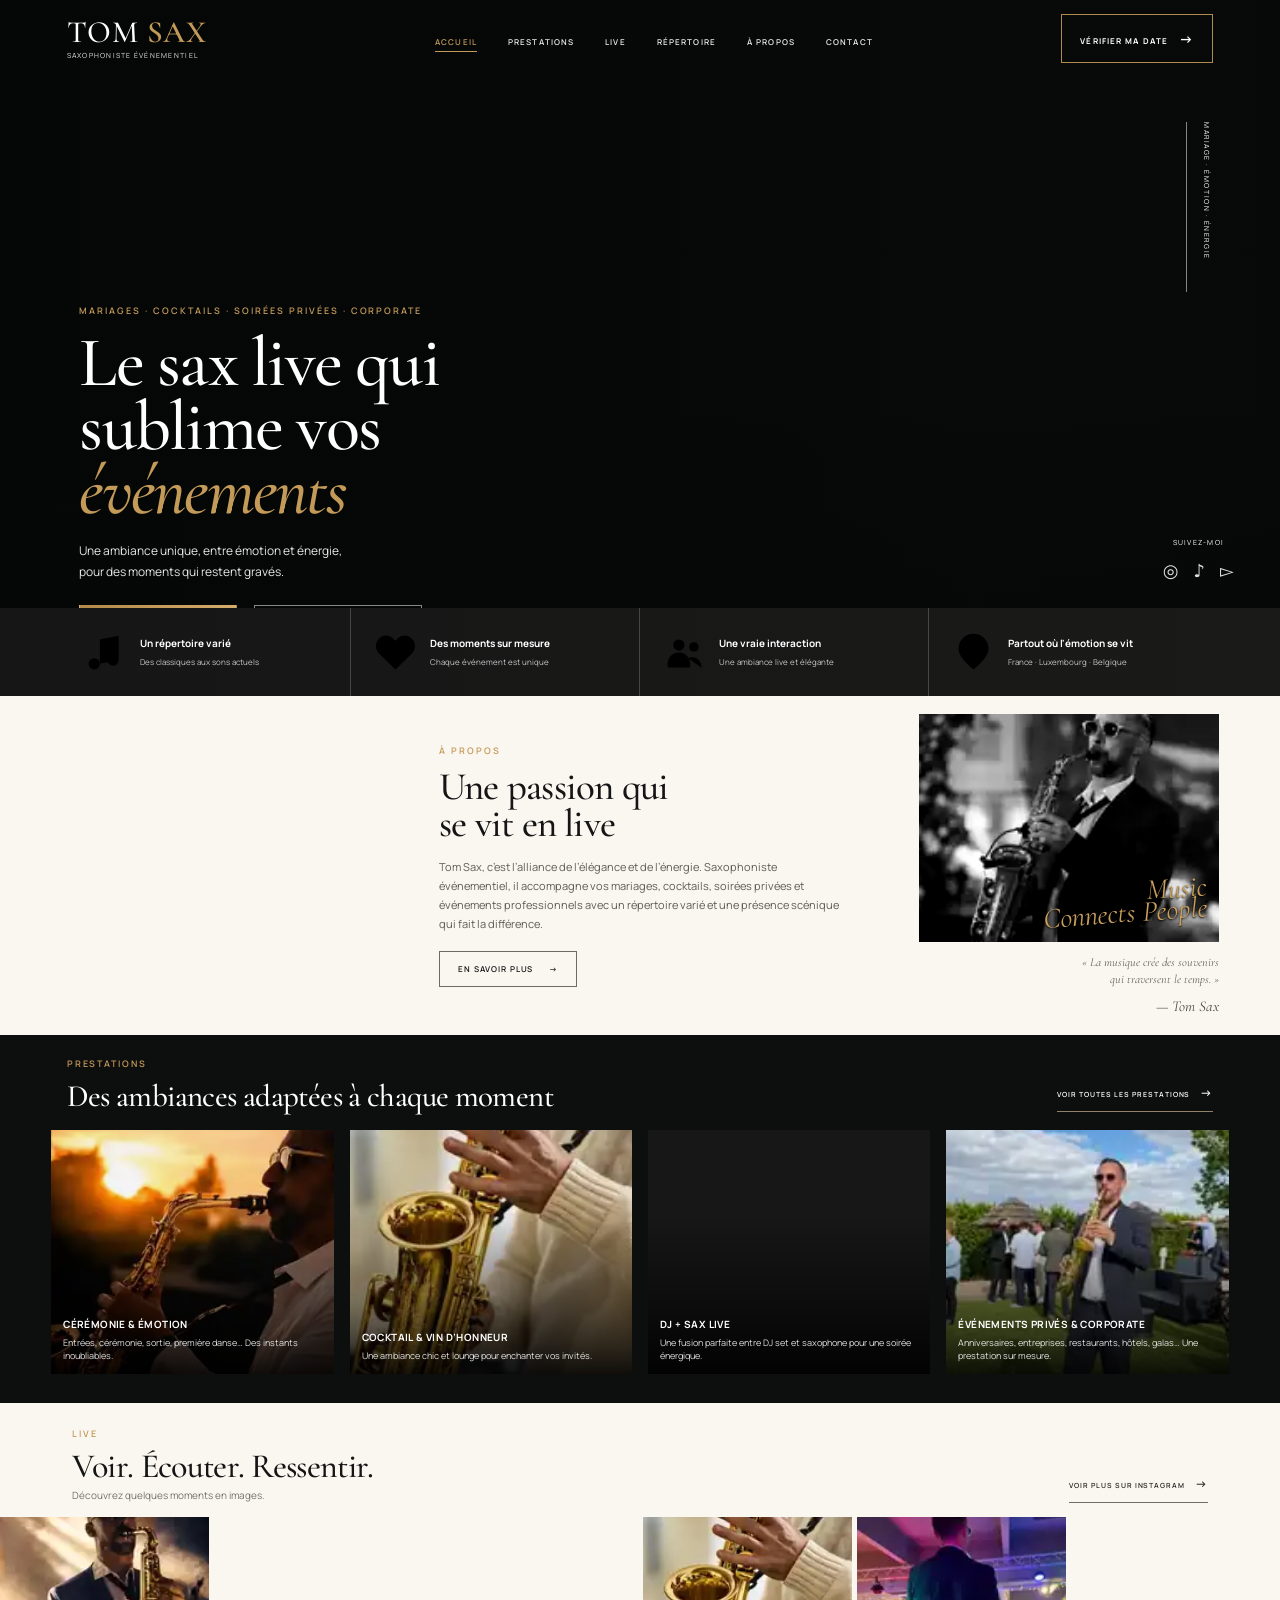
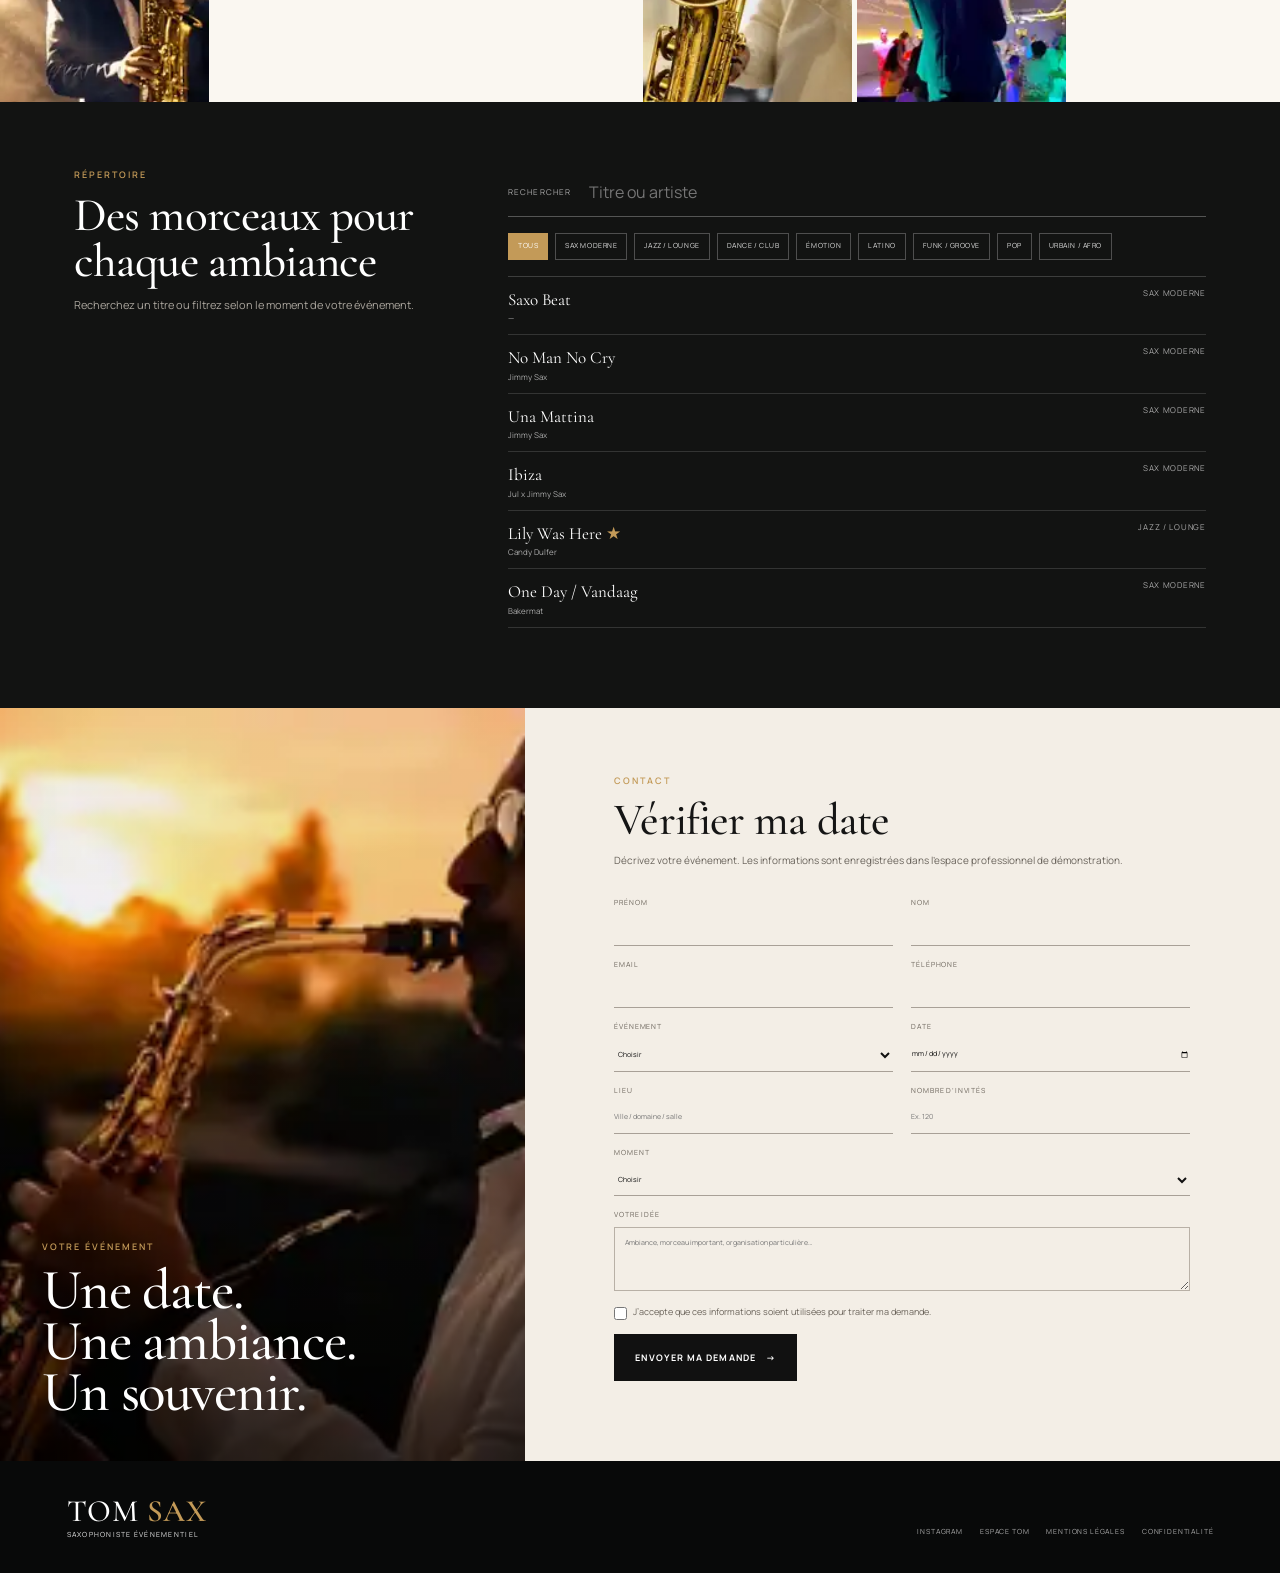
==== index.html @ 5a9dcd18 "Refine mockup iconography" ====
<!doctype html>
<html lang="fr">
<head>
  <meta charset="utf-8">
  <meta name="viewport" content="width=device-width, initial-scale=1">
  <title>Tom Sax — Saxophoniste événementiel</title>
  <meta name="description" content="Saxophoniste pour mariages, cocktails, soirées privées et événements professionnels.">
  <meta name="theme-color" content="#0a0a09">
  <link rel="preconnect" href="https://fonts.googleapis.com">
  <link rel="preconnect" href="https://fonts.gstatic.com" crossorigin>
  <link href="https://fonts.googleapis.com/css2?family=Cormorant+Garamond:wght@500;600&family=Manrope:wght@400;500;600;700&display=swap" rel="stylesheet">
  <link rel="stylesheet" href="css/reset.css">
  <link rel="stylesheet" href="css/variables.css">
  <link rel="stylesheet" href="css/style.css">
  <link rel="stylesheet" href="css/responsive.css">
</head>
<body>
  <header class="site-header" id="top">
    <a class="brand" href="#top" aria-label="Tom Sax">
      <span class="brand-line">TOM <b>SAX</b></span>
      <small>SAXOPHONISTE ÉVÉNEMENTIEL</small>
    </a>

    <nav class="desktop-nav" aria-label="Navigation principale">
      <a class="active" href="#top">Accueil</a>
      <a href="#prestations">Prestations</a>
      <a href="#live">Live</a>
      <a href="#repertoire">Répertoire</a>
      <a href="#apropos">À propos</a>
      <a href="#contact">Contact</a>
    </nav>

    <a class="header-cta" href="#contact">Vérifier ma date <span>→</span></a>

    <button class="menu-btn" type="button" aria-expanded="false" aria-controls="mobile-nav">Menu</button>
    <nav class="mobile-nav" id="mobile-nav" aria-label="Navigation mobile">
      <a href="#top">Accueil</a>
      <a href="#prestations">Prestations</a>
      <a href="#live">Live</a>
      <a href="#repertoire">Répertoire</a>
      <a href="#apropos">À propos</a>
      <a href="#contact">Contact</a>
      <a href="admin/login.html">Espace Tom</a>
    </nav>
  </header>

  <main>
    <section class="hero" aria-labelledby="hero-title">
      <img class="hero-image" src="assets/images/04-gold-smoke-portrait.webp" alt="Tom Sax en performance sous une lumière dorée">
      <div class="hero-overlay"></div>

      <div class="hero-copy reveal">
        <p class="eyebrow">MARIAGES · COCKTAILS · SOIRÉES PRIVÉES · CORPORATE</p>
        <h1 id="hero-title">Le sax live qui<br>sublime vos<br><em>événements</em></h1>
        <p class="hero-lead">Une ambiance unique, entre émotion et énergie,<br>pour des moments qui restent gravés.</p>
        <div class="hero-actions">
          <a class="btn btn-gold" href="#contact">Vérifier ma date <span>→</span></a>
          <a class="btn btn-outline" href="#live"><span class="play">▷</span> Voir Tom en live</a>
        </div>
      </div>

      <aside class="hero-side">
        <div class="vertical-copy">MARIAGE · ÉMOTION · ÉNERGIE</div>
        <div class="follow">
          <span>SUIVEZ-MOI</span>
          <div class="socials">
            <a href="https://www.instagram.com/tomsaxoff/" target="_blank" rel="noreferrer" aria-label="Instagram">◎</a>
            <a href="https://www.tiktok.com/@tomsaxoff" target="_blank" rel="noreferrer" aria-label="TikTok">♪</a>
            <a href="https://www.youtube.com/" target="_blank" rel="noreferrer" aria-label="YouTube">▻</a>
          </div>
        </div>
      </aside>
    </section>

    <section class="benefits" aria-label="Points forts">
      <div class="benefit">
        <div class="benefit-icon"><svg viewBox="0 0 24 24" aria-hidden="true"><path d="M9 18V5l10-2v13"/><circle cx="6" cy="18" r="3"/><circle cx="16" cy="16" r="3"/></svg></div>
        <div><strong>Un répertoire varié</strong><span>Des classiques aux sons actuels</span></div>
      </div>
      <div class="benefit">
        <div class="benefit-icon"><svg viewBox="0 0 24 24" aria-hidden="true"><path d="M20.8 4.6a5.5 5.5 0 0 0-7.8 0L12 5.7l-1.1-1.1a5.5 5.5 0 0 0-7.8 7.8l1.1 1.1L12 21l7.8-7.5 1.1-1.1a5.5 5.5 0 0 0-.1-7.8z"/></svg></div>
        <div><strong>Des moments sur mesure</strong><span>Chaque événement est unique</span></div>
      </div>
      <div class="benefit">
        <div class="benefit-icon"><svg viewBox="0 0 24 24" aria-hidden="true"><circle cx="9" cy="8" r="3"/><circle cx="17" cy="9" r="2.5"/><path d="M3 20v-2a6 6 0 0 1 12 0v2M14 15a5 5 0 0 1 7 4v1"/></svg></div>
        <div><strong>Une vraie interaction</strong><span>Une ambiance live et élégante</span></div>
      </div>
      <div class="benefit">
        <div class="benefit-icon"><svg viewBox="0 0 24 24" aria-hidden="true"><path d="M20 10c0 5-8 11-8 11S4 15 4 10a8 8 0 1 1 16 0z"/><circle cx="12" cy="10" r="2.5"/></svg></div>
        <div><strong>Partout où l'émotion se vit</strong><span>France · Luxembourg · Belgique</span></div>
      </div>
    </section>

    <section class="about" id="apropos">
      <figure class="about-main reveal">
        <img src="assets/images/01-sunset-back.webp" alt="Tom Sax au coucher du soleil">
      </figure>

      <div class="about-copy reveal">
        <p class="section-label">À PROPOS</p>
        <h2>Une passion qui<br>se vit en live</h2>
        <p>Tom Sax, c’est l’alliance de l’élégance et de l’énergie. Saxophoniste événementiel, il accompagne vos mariages, cocktails, soirées privées et événements professionnels avec un répertoire varié et une présence scénique qui fait la différence.</p>
        <a class="simple-btn" href="#contact">En savoir plus <span>→</span></a>
      </div>

      <div class="about-quote reveal">
        <figure>
          <img src="assets/images/08-night-portrait.webp" alt="Tom Sax sur scène">
          <div class="quote-art">Music<br>Connects People</div>
        </figure>
        <blockquote>« La musique crée des souvenirs<br>qui traversent le temps. »</blockquote>
        <cite>— Tom Sax</cite>
      </div>
    </section>

    <section class="services" id="prestations">
      <div class="section-top reveal">
        <div>
          <p class="section-label gold">PRESTATIONS</p>
          <h2>Des ambiances adaptées à chaque moment</h2>
        </div>
        <a class="section-link" href="#contact">Voir toutes les prestations <span>→</span></a>
      </div>

      <div class="service-grid">
        <article class="service-card reveal">
          <img src="assets/images/11-sunset-profile.webp" alt="Tom Sax au coucher du soleil">
          <div class="service-shade"></div>
          <div class="service-copy">
            <h3>Cérémonie & émotion</h3>
            <p>Entrées, cérémonie, sortie, première danse… Des instants inoubliables.</p>
          </div>
        </article>

        <article class="service-card reveal">
          <img src="assets/images/06-sax-detail.webp" alt="Détail d'un saxophone">
          <div class="service-shade"></div>
          <div class="service-copy">
            <h3>Cocktail & vin d’honneur</h3>
            <p>Une ambiance chic et lounge pour enchanter vos invités.</p>
          </div>
        </article>

        <article class="service-card reveal">
          <img src="assets/images/03-green-live.webp" alt="Tom Sax en prestation live">
          <div class="service-shade"></div>
          <div class="service-copy">
            <h3>DJ + Sax live</h3>
            <p>Une fusion parfaite entre DJ set et saxophone pour une soirée énergique.</p>
          </div>
        </article>

        <article class="service-card reveal">
          <img src="assets/images/05-garden-cocktail.webp" alt="Tom Sax lors d'un cocktail en extérieur">
          <div class="service-shade"></div>
          <div class="service-copy">
            <h3>Événements privés & corporate</h3>
            <p>Anniversaires, entreprises, restaurants, hôtels, galas… Une prestation sur mesure.</p>
          </div>
        </article>
      </div>
    </section>

    <section class="live" id="live">
      <div class="section-top live-top reveal">
        <div>
          <p class="section-label">LIVE</p>
          <h2>Voir. Écouter. Ressentir.</h2>
          <p>Découvrez quelques moments en images.</p>
        </div>
        <a class="section-link dark-link" href="https://www.instagram.com/tomsaxoff/" target="_blank" rel="noreferrer">Voir plus sur Instagram <span>→</span></a>
      </div>

      <div class="live-strip">
        <figure class="reveal"><img src="assets/images/10-gold-smoke-portrait-2.webp" alt="Tom Sax en live"></figure>
        <figure class="reveal"><img src="assets/images/02-wedding-groom.webp" alt="Ambiance de mariage"></figure>
        <figure class="reveal"><img src="assets/images/09-wedding-dance.webp" alt="Invitées dansant pendant un mariage"></figure>
        <figure class="reveal"><img src="assets/images/06-sax-detail.webp" alt="Détail saxophone"></figure>
        <figure class="reveal"><img src="assets/images/07-dj-dancefloor.webp" alt="Tom Sax devant un dancefloor"></figure>
        <figure class="reveal"><img src="assets/images/04-gold-smoke-portrait.webp" alt="Tom Sax sous une lumière dorée"></figure>
      </div>
    </section>

    <section class="repertoire" id="repertoire">
      <div class="repertoire-heading reveal">
        <p class="section-label gold">RÉPERTOIRE</p>
        <h2>Des morceaux pour chaque ambiance</h2>
        <p>Recherchez un titre ou filtrez selon le moment de votre événement.</p>
      </div>

      <div class="music-ui reveal">
        <label class="music-search" for="music-search">
          <span>Rechercher</span>
          <input id="music-search" type="search" placeholder="Titre ou artiste">
        </label>
        <div id="music-filters" class="music-filters" role="group" aria-label="Filtrer le répertoire"></div>
        <div id="music-list" class="music-list" aria-live="polite"></div>
      </div>
    </section>

    <section class="contact" id="contact">
      <div class="contact-visual">
        <img src="assets/images/11-sunset-profile.webp" alt="Tom Sax au coucher du soleil">
        <div class="contact-overlay"></div>
        <div class="contact-title reveal">
          <p class="section-label gold">VOTRE ÉVÉNEMENT</p>
          <h2>Une date.<br>Une ambiance.<br>Un souvenir.</h2>
        </div>
      </div>

      <div class="contact-panel">
        <div class="contact-intro reveal">
          <p class="section-label">CONTACT</p>
          <h2>Vérifier ma date</h2>
          <p>Décrivez votre événement. Les informations sont enregistrées dans l’espace professionnel de démonstration.</p>
        </div>

        <form id="event-form" class="booking-form reveal" novalidate>
          <div class="form-row">
            <label>Prénom<input name="firstName" required autocomplete="given-name"></label>
            <label>Nom<input name="lastName" required autocomplete="family-name"></label>
          </div>
          <div class="form-row">
            <label>Email<input name="email" type="email" required autocomplete="email"></label>
            <label>Téléphone<input name="phone" type="tel" autocomplete="tel"></label>
          </div>
          <div class="form-row">
            <label>Événement
              <select name="eventType" required>
                <option value="">Choisir</option>
                <option>Mariage</option>
                <option>Anniversaire</option>
                <option>Corporate</option>
                <option>Restaurant / établissement</option>
                <option>Soirée privée</option>
                <option>Autre</option>
              </select>
            </label>
            <label>Date<input name="eventDate" type="date" required></label>
          </div>
          <div class="form-row">
            <label>Lieu<input name="location" required placeholder="Ville / domaine / salle"></label>
            <label>Nombre d’invités<input name="guestCount" type="number" min="1" placeholder="Ex. 120"></label>
          </div>
          <label>Moment
            <select name="moment" required>
              <option value="">Choisir</option>
              <option>Cérémonie</option>
              <option>Cocktail</option>
              <option>Repas</option>
              <option>Ouverture de bal</option>
              <option>Soirée / DJ + Sax</option>
              <option>Plusieurs moments</option>
            </select>
          </label>
          <label>Votre idée<textarea name="message" rows="4" placeholder="Ambiance, morceau important, organisation particulière…"></textarea></label>
          <label class="consent"><input type="checkbox" name="consent" required><span>J’accepte que ces informations soient utilisées pour traiter ma demande.</span></label>
          <button class="btn btn-dark" type="submit">Envoyer ma demande <span>→</span></button>
          <p id="form-status" class="form-status" role="status" aria-live="polite"></p>
        </form>
      </div>
    </section>
  </main>

  <footer class="footer">
    <a class="brand footer-brand" href="#top">
      <span class="brand-line">TOM <b>SAX</b></span>
      <small>SAXOPHONISTE ÉVÉNEMENTIEL</small>
    </a>
    <div class="footer-links">
      <a href="https://www.instagram.com/tomsaxoff/" target="_blank" rel="noreferrer">Instagram</a>
      <a href="admin/login.html">Espace Tom</a>
      <a href="legal/mentions-legales.html">Mentions légales</a>
      <a href="legal/confidentialite.html">Confidentialité</a>
    </div>
  </footer>

  <script src="js/data.js"></script>
  <script src="js/animations.js"></script>
  <script src="js/music.js"></script>
  <script src="js/form.js"></script>
  <script src="js/app.js"></script>
</body>
</html>
---- css/variables.css ----
:root {
  --ink:#0a0a0a; --ink-2:#111316; --paper:#f3efe7; --paper-2:#e7e0d4; --white:#fff;
  --gold:#c3a36a; --gold-2:#9d7d49; --muted:#9a9a9a; --line:rgba(255,255,255,.13); --line-dark:rgba(10,10,10,.16);
  --success:#2f8f6b; --warning:#c48a28; --danger:#ad4f4f;
  --serif:'Cormorant Garamond', Georgia, serif; --sans:'Manrope', system-ui, sans-serif;
  --container:1200px; --pad:clamp(1.1rem,4vw,3rem);
}
@media (prefers-reduced-motion: reduce){*,*::before,*::after{animation-duration:.01ms!important;animation-iteration-count:1!important;transition-duration:.01ms!important;scroll-behavior:auto!important}}
---- css/style.css ----
html{scroll-behavior:smooth}
body{font-family:'Manrope',system-ui,-apple-system,BlinkMacSystemFont,'Segoe UI',sans-serif;background:#f3eee6;color:#151515;overflow-x:hidden}
:root{
  --black:#0a0b0b;
  --black-2:#111211;
  --cream:#f3eee6;
  --cream-2:#faf7f1;
  --gold:#c39a58;
  --gold-deep:#a77b3d;
  --line-light:rgba(255,255,255,.18);
  --line-dark:rgba(15,15,15,.17);
  --muted:#68645e;
  --serif:'Cormorant Garamond',Georgia,serif;
}
img{display:block;width:100%;height:100%;object-fit:cover}
a{color:inherit}
button,input,select,textarea{font:inherit}
.site-header{
  position:absolute;z-index:50;top:0;left:0;right:0;
  height:76px;padding:0 5.2vw;
  display:grid;grid-template-columns:180px 1fr auto;align-items:center;gap:24px;
  color:#fff
}
.brand{display:inline-flex;flex-direction:column;width:max-content;line-height:1}
.brand-line{font-family:var(--serif);font-size:31px;font-weight:500;letter-spacing:.025em}
.brand-line b{color:var(--gold);font-weight:600}
.brand small{font-size:7px;letter-spacing:.18em;margin-top:4px;color:rgba(255,255,255,.9)}
.desktop-nav{display:flex;align-items:center;justify-content:center;gap:31px;height:100%}
.desktop-nav a{
  position:relative;font-size:8px;font-weight:600;letter-spacing:.14em;text-transform:uppercase;
  color:rgba(255,255,255,.92);padding:31px 0 23px
}
.desktop-nav a.active{color:var(--gold)}
.desktop-nav a.active::after{content:"";position:absolute;left:0;right:0;bottom:19px;height:1px;background:var(--gold)}
.header-cta{
  border:1px solid rgba(195,154,88,.9);padding:13px 18px;
  font-size:8px;font-weight:700;letter-spacing:.14em;text-transform:uppercase;white-space:nowrap
}
.header-cta span{font-size:14px;margin-left:8px}
.menu-btn,.mobile-nav{display:none}

.hero{
  position:relative;height:clamp(500px,47.5vw,720px);min-height:500px;
  background:#080909;color:#fff;overflow:hidden
}
.hero-image{position:absolute;inset:0;object-position:70% 34%}
.hero-overlay{
  position:absolute;inset:0;
  background:
    linear-gradient(90deg,rgba(5,7,7,.96) 0%,rgba(5,7,7,.87) 26%,rgba(5,7,7,.54) 47%,rgba(5,7,7,.08) 76%,rgba(5,7,7,.2) 100%),
    linear-gradient(0deg,rgba(2,3,3,.22),transparent 42%)
}
.hero-copy{
  position:absolute;z-index:2;left:6.2vw;top:50%;transform:translateY(-39%);
  width:min(47vw,620px)
}
.eyebrow,.section-label{
  font-size:9px;font-weight:600;letter-spacing:.22em;text-transform:uppercase
}
.eyebrow{color:var(--gold);margin-bottom:13px}
.hero h1{
  font-family:var(--serif);font-weight:500;line-height:.91;letter-spacing:-.025em;
  font-size:clamp(50px,5.5vw,84px)
}
.hero h1 em{font-weight:500;color:var(--gold)}
.hero-lead{font-size:12px;line-height:1.75;color:rgba(255,255,255,.9);margin-top:17px}
.hero-actions{display:flex;gap:17px;margin-top:23px}
.btn{
  min-height:47px;display:inline-flex;align-items:center;justify-content:center;gap:10px;
  padding:0 20px;border:1px solid transparent;
  font-size:9px;font-weight:700;letter-spacing:.12em;text-transform:uppercase
}
.btn-gold{background:linear-gradient(90deg,#b48949,#d3ad6d);color:#fff}
.btn-outline{border-color:rgba(255,255,255,.52);color:#fff;background:rgba(0,0,0,.08)}
.play{
  width:21px;height:21px;border:1px solid rgba(255,255,255,.65);border-radius:50%;
  display:inline-flex;align-items:center;justify-content:center;font-size:10px;padding-left:2px
}
.hero-side{
  position:absolute;z-index:2;right:3.6vw;top:122px;bottom:24px;
  display:flex;flex-direction:column;justify-content:space-between;align-items:center;color:#fff
}
.vertical-copy{
  writing-mode:vertical-rl;font-size:7px;letter-spacing:.22em;text-transform:uppercase;
  border-left:1px solid rgba(255,255,255,.5);padding-left:14px;min-height:170px
}
.follow{display:grid;gap:9px;text-align:center}
.follow>span{font-size:7px;letter-spacing:.18em;text-transform:uppercase}
.socials{display:flex;gap:15px;font-size:18px}
.socials a{opacity:.88}

.benefits{
  min-height:88px;background:linear-gradient(90deg,#151615,#1a1a19);color:#fff;
  display:grid;grid-template-columns:repeat(4,1fr);padding:0 4.8vw
}
.benefit{
  display:grid;grid-template-columns:45px 1fr;align-items:center;gap:12px;
  padding:0 22px;border-right:1px solid rgba(255,255,255,.2)
}
.benefit:last-child{border-right:0}
.benefit-icon{
  color:#e7c690;font-family:var(--serif);font-size:37px;line-height:1;text-align:center
}
.benefit strong{display:block;font-size:10px;margin-bottom:5px}
.benefit span{display:block;font-size:8px;color:rgba(255,255,255,.75);line-height:1.45}

.about{
  background:var(--cream-2);padding:18px 4.8vw;
  display:grid;grid-template-columns:29% 43% 28%;gap:0;align-items:center;
  min-height:334px
}
.about-main{height:296px;overflow:hidden}
.about-main img{object-position:68% center}
.about-copy{padding:0 44px 0 42px}
.section-label{color:var(--gold);margin-bottom:10px}
.about-copy h2,.section-top h2,.repertoire-heading h2,.contact-title h2,.contact-intro h2{
  font-family:var(--serif);font-weight:500;letter-spacing:-.02em
}
.about-copy h2{font-size:39px;line-height:.96;margin-bottom:16px}
.about-copy p:not(.section-label){font-size:11px;line-height:1.7;color:#5e5a54;max-width:440px}
.simple-btn{
  display:inline-flex;align-items:center;gap:16px;border:1px solid #6f6a63;
  margin-top:18px;padding:11px 18px;font-size:8px;font-weight:600;letter-spacing:.12em;text-transform:uppercase
}
.about-quote{padding-left:24px;text-align:right}
.about-quote figure{height:228px;position:relative;overflow:hidden}
.about-quote figure img{filter:grayscale(1) contrast(1.08);object-position:center 23%}
.quote-art{
  position:absolute;right:12px;bottom:18px;color:#c99e5c;text-align:right;
  font-family:var(--serif);font-style:italic;font-size:29px;line-height:.74;
  transform:rotate(-4deg);text-shadow:0 1px 2px #000
}
.about-quote blockquote{font-family:var(--serif);font-style:italic;color:#66605a;font-size:12px;line-height:1.45;margin-top:12px}
.about-quote cite{display:block;font-family:var(--serif);font-style:italic;font-size:15px;margin-top:6px;color:#4f4942}

.services{background:#0d0e0e;color:#fff;padding:22px 4vw 29px}
.section-top{display:flex;align-items:flex-end;justify-content:space-between;gap:24px;margin:0 1.2vw 18px}
.section-label.gold{color:var(--gold)}
.section-top h2{font-size:31px;line-height:1;margin-top:4px}
.section-link{
  border-bottom:1px solid #918169;padding-bottom:9px;
  font-size:7px;font-weight:600;letter-spacing:.14em;text-transform:uppercase;white-space:nowrap
}
.section-link span{font-size:12px;margin-left:8px}
.service-grid{display:grid;grid-template-columns:repeat(4,1fr);gap:16px}
.service-card{height:244px;position:relative;overflow:hidden;background:#181818}
.service-card img{object-position:center 35%;transition:transform .55s ease}
.service-card:hover img{transform:scale(1.025)}
.service-shade{position:absolute;inset:0;background:linear-gradient(0deg,rgba(0,0,0,.9) 0%,rgba(0,0,0,.48) 30%,rgba(0,0,0,.03) 67%)}
.service-copy{position:absolute;z-index:2;left:12px;right:12px;bottom:12px}
.service-copy h3{
  font-size:10px;line-height:1.2;font-weight:700;letter-spacing:.04em;text-transform:uppercase;margin-bottom:6px
}
.service-copy p{font-size:9px;line-height:1.45;color:rgba(255,255,255,.87)}

.live{background:var(--cream-2);padding:24px 0 0}
.live-top{margin:0 5.6vw 14px}
.live-top h2{font-size:34px;margin-bottom:4px}
.live-top p:not(.section-label){font-size:10px;color:#77716a}
.dark-link{color:#292724;border-color:#746e67}
.live-strip{
  display:grid;grid-template-columns:repeat(6,1fr);gap:5px;height:185px;overflow:hidden
}
.live-strip figure{height:185px;overflow:hidden}
.live-strip img{object-position:center 35%;transition:transform .45s ease}
.live-strip figure:hover img{transform:scale(1.03)}

.repertoire{
  background:#121312;color:#fff;padding:66px 5.8vw 72px;
  display:grid;grid-template-columns:.7fr 1.3fr;gap:58px
}
.repertoire-heading h2{font-size:47px;line-height:.98;margin:5px 0 12px}
.repertoire-heading>p:not(.section-label){font-size:11px;color:#aaa59d;line-height:1.7;max-width:360px}
.music-ui{align-self:start}
.music-search{display:grid;grid-template-columns:auto 1fr;align-items:center;gap:18px;border-bottom:1px solid rgba(255,255,255,.28)}
.music-search span{font-size:8px;letter-spacing:.14em;text-transform:uppercase;color:#aaa}
.music-search input{border:0;outline:0;background:transparent;color:#fff;padding:12px 0}
.music-filters{display:flex;gap:7px;flex-wrap:wrap;padding:16px 0}
.filter-btn{
  border:1px solid rgba(255,255,255,.25);color:#ddd;background:transparent;
  padding:7px 9px;font-size:7px;text-transform:uppercase;letter-spacing:.08em
}
.filter-btn.active{background:var(--gold);border-color:var(--gold);color:#fff}
.music-list{max-height:360px;overflow:auto;border-top:1px solid rgba(255,255,255,.18)}
.music-row{display:grid;grid-template-columns:1fr auto;gap:16px;padding:10px 0;border-bottom:1px solid rgba(255,255,255,.14)}
.music-title{font-family:var(--serif);font-size:17px}
.music-title span{color:var(--gold)}
.music-artist,.music-category{font-size:8px;color:#aaa}
.music-category{text-transform:uppercase;letter-spacing:.09em;text-align:right}

.contact{display:grid;grid-template-columns:.82fr 1.18fr;background:#f3eee6;min-height:650px}
.contact-visual{position:relative;min-height:650px;overflow:hidden;background:#111}
.contact-visual img{object-position:center}
.contact-overlay{position:absolute;inset:0;background:linear-gradient(0deg,rgba(0,0,0,.7),rgba(0,0,0,.05) 60%)}
.contact-title{position:absolute;left:42px;right:30px;bottom:43px;color:#fff}
.contact-title h2{font-size:57px;line-height:.9}
.contact-panel{padding:66px 7vw}
.contact-intro h2{font-size:45px;line-height:1;margin-bottom:10px}
.contact-intro>p:not(.section-label){font-size:10px;line-height:1.65;color:#69635b;max-width:520px}
.booking-form{display:grid;gap:14px;margin-top:29px}
.form-row{display:grid;grid-template-columns:1fr 1fr;gap:18px}
.booking-form label{display:grid;gap:6px;font-size:7px;letter-spacing:.12em;text-transform:uppercase;color:#6b645b}
.booking-form input,.booking-form select,.booking-form textarea{
  width:100%;background:transparent;border:0;border-bottom:1px solid #a8a097;outline:none;
  padding:10px 0;color:#111;text-transform:none;letter-spacing:0
}
.booking-form textarea{border:1px solid #b8b0a6;padding:10px;resize:vertical}
.consent{grid-template-columns:auto 1fr!important;text-transform:none!important;letter-spacing:0!important;font-size:9px!important}
.consent input{width:auto;margin-top:2px}
.btn-dark{background:#111;color:#fff;width:max-content}
.form-status{font-size:9px;color:#7b5d35}

.footer{
  background:#080909;color:#fff;padding:35px 5.2vw;
  display:flex;justify-content:space-between;align-items:flex-end;gap:24px
}
.footer-links{display:flex;gap:17px;flex-wrap:wrap;font-size:7px;letter-spacing:.12em;text-transform:uppercase;color:#aaa}
.reveal{opacity:0;transform:translateY(14px);transition:opacity .6s ease,transform .6s ease}
.reveal.visible{opacity:1;transform:none}
@media(prefers-reduced-motion:reduce){.reveal{opacity:1;transform:none}}
---- css/responsive.css ----
@media(max-width:1180px){
  .site-header{grid-template-columns:165px 1fr auto;padding:0 4.5vw}
  .desktop-nav{gap:22px}
  .desktop-nav a{font-size:7px}
  .hero-copy{left:6vw;width:48vw}
  .benefit{padding:0 16px}
  .about-copy{padding:0 32px}
  .about-quote{padding-left:18px}
  .service-grid{gap:12px}
  .service-card{height:235px}
}
@media(max-width:940px){
  .desktop-nav{gap:15px}
  .desktop-nav a{font-size:6.5px}
  .header-cta{padding:12px 13px}
  .benefits{grid-template-columns:repeat(2,1fr)}
  .benefit{min-height:80px;border-bottom:1px solid rgba(255,255,255,.14)}
  .benefit:nth-child(2){border-right:0}
  .about{grid-template-columns:32% 43% 25%}
  .about-copy{padding:0 24px}
  .about-quote figure{height:210px}
  .service-copy p{font-size:8px}
}
@media(max-width:820px){
  .site-header{
    position:absolute;height:70px;padding:0 18px;grid-template-columns:1fr auto
  }
  .desktop-nav,.header-cta{display:none}
  .menu-btn{
    display:block;color:#fff;border:1px solid rgba(255,255,255,.45);padding:9px 12px;
    font-size:7px;letter-spacing:.13em;text-transform:uppercase
  }
  .mobile-nav{
    position:fixed;display:flex;flex-direction:column;z-index:90;
    top:70px;left:0;right:0;bottom:0;padding:22px 18px 35px;
    background:#0b0c0c;color:#fff;transform:translateX(100%);transition:transform .28s ease
  }
  .mobile-nav.open{transform:none}
  .mobile-nav a{
    font-family:var(--serif);font-size:31px;line-height:1;padding:14px 0;border-bottom:1px solid rgba(255,255,255,.12)
  }
  .hero{height:660px;min-height:660px}
  .hero-image{object-position:68% center}
  .hero-overlay{
    background:linear-gradient(0deg,rgba(5,6,6,.92) 0%,rgba(5,6,6,.64) 40%,rgba(5,6,6,.08) 78%),
    linear-gradient(90deg,rgba(5,6,6,.5),rgba(5,6,6,.05))
  }
  .hero-copy{left:22px;right:22px;top:auto;bottom:46px;transform:none;width:auto}
  .hero h1{font-size:58px}
  .hero-side{display:none}
  .benefits{grid-template-columns:1fr 1fr;padding:0 12px}
  .about{
    grid-template-columns:1fr 1fr;padding:28px 22px;gap:22px
  }
  .about-main{height:420px}
  .about-copy{padding:0}
  .about-quote{grid-column:2;padding-left:0}
  .about-quote figure{height:260px}
  .services{padding:34px 22px}
  .section-top{margin:0 0 18px}
  .service-grid{grid-template-columns:1fr 1fr}
  .service-card{height:360px}
  .live{padding-top:30px}
  .live-top{margin:0 22px 18px}
  .live-strip{grid-template-columns:repeat(3,1fr);height:auto;gap:6px}
  .live-strip figure{height:260px}
  .repertoire{grid-template-columns:1fr;padding:58px 22px;gap:34px}
  .contact{grid-template-columns:1fr}
  .contact-visual{min-height:520px}
  .contact-panel{padding:52px 22px}
}
@media(max-width:560px){
  .brand-line{font-size:25px}
  .brand small{font-size:6px}
  .hero{height:690px;min-height:690px}
  .hero h1{font-size:50px}
  .hero-lead{font-size:11px}
  .hero-actions{display:grid;grid-template-columns:1fr 1fr;gap:9px}
  .btn{padding:0 11px;font-size:7.5px}
  .benefits{grid-template-columns:1fr;padding:0}
  .benefit{border-right:0;min-height:72px;padding:0 20px}
  .benefit:nth-child(2){border-right:0}
  .about{grid-template-columns:1fr;padding:18px 16px 34px}
  .about-main{height:410px}
  .about-copy{padding:8px 0}
  .about-copy h2{font-size:38px}
  .about-quote{grid-column:1;padding:0}
  .about-quote figure{height:320px}
  .services{padding:30px 16px}
  .section-top{align-items:flex-start;flex-direction:column}
  .section-top h2{font-size:29px}
  .service-grid{grid-template-columns:1fr}
  .service-card{height:430px}
  .service-copy h3{font-size:11px}
  .service-copy p{font-size:9px}
  .live-top{margin:0 16px 18px}
  .live-top h2{font-size:32px}
  .live-strip{grid-template-columns:1fr 1fr}
  .live-strip figure{height:250px}
  .repertoire-heading h2{font-size:42px}
  .music-filters{flex-wrap:nowrap;overflow-x:auto;padding-bottom:13px}
  .filter-btn{white-space:nowrap}
  .music-row{grid-template-columns:1fr}
  .music-category{text-align:left}
  .contact-visual{min-height:470px}
  .contact-title{left:20px;bottom:25px}
  .contact-title h2{font-size:48px}
  .contact-intro h2{font-size:39px}
  .form-row{grid-template-columns:1fr}
  .btn-dark{width:100%}
  .footer{flex-direction:column;align-items:flex-start}
  .footer-links{flex-direction:column}
}
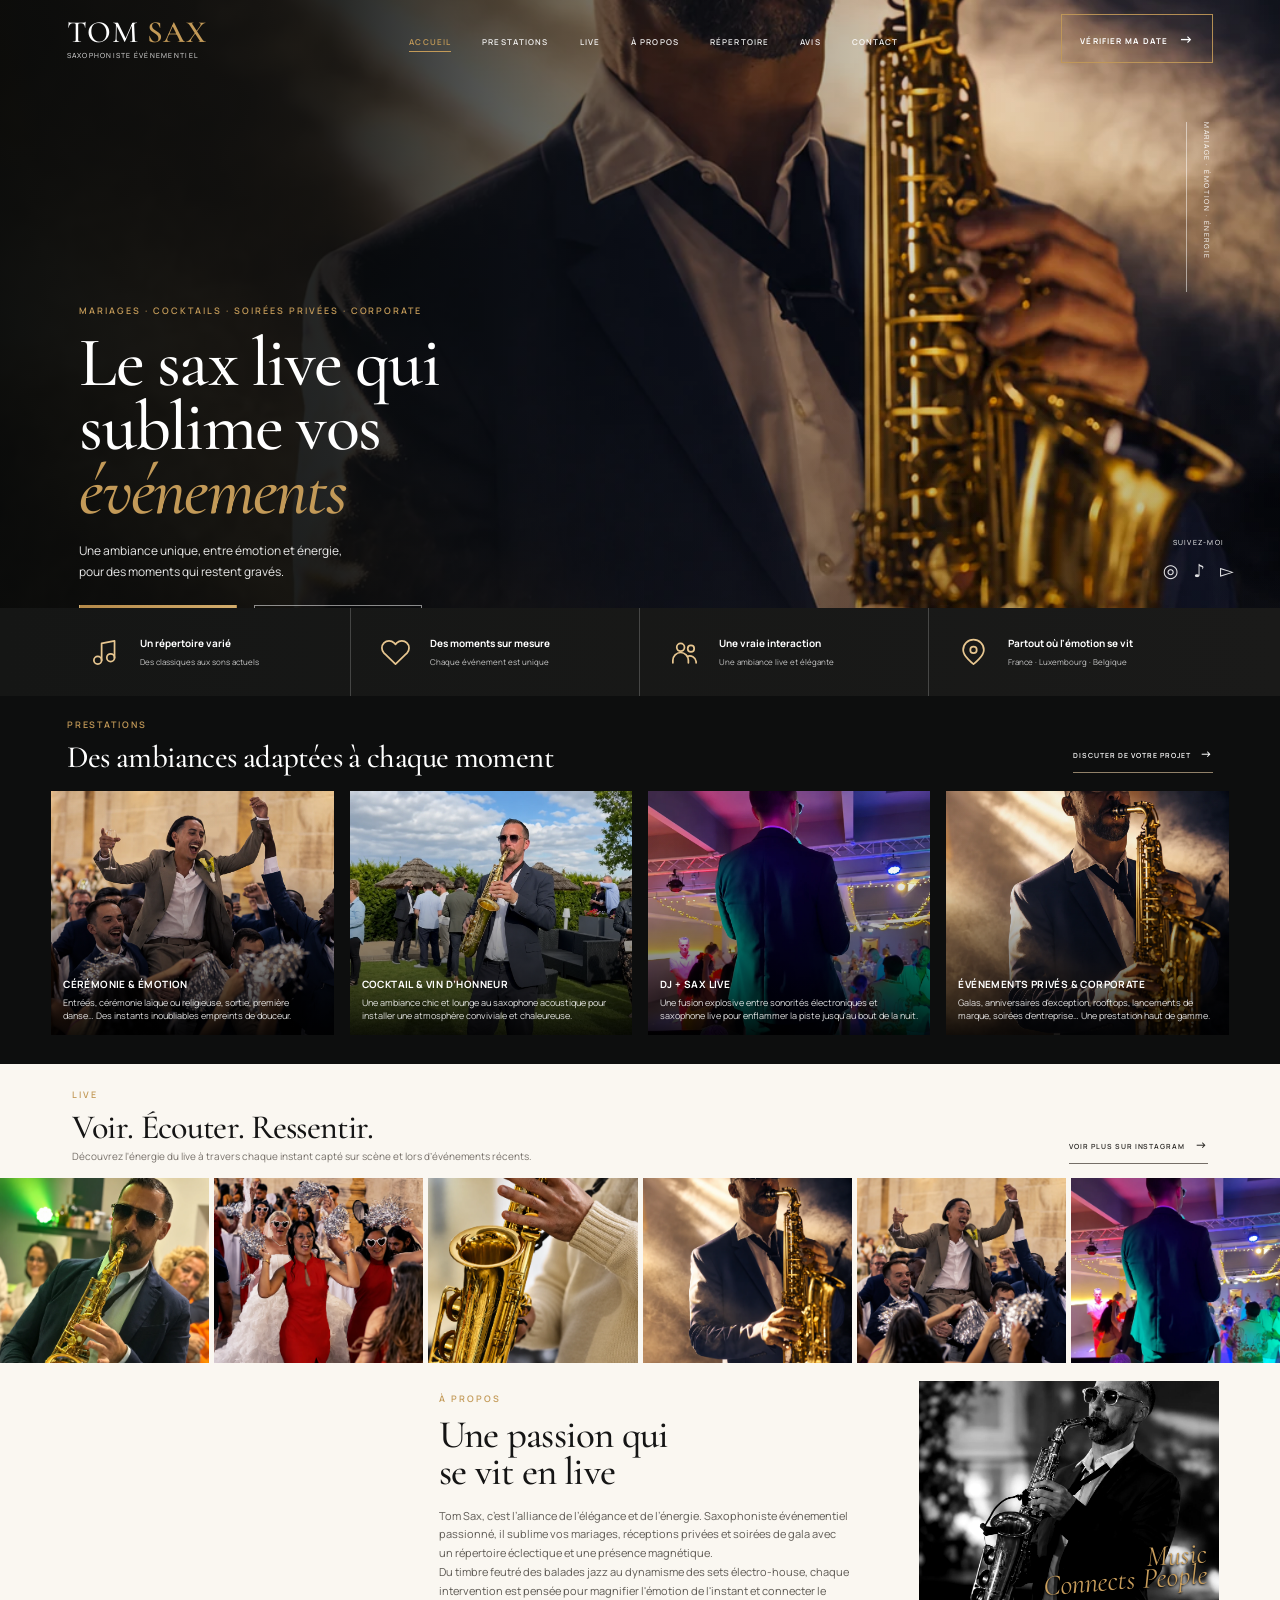
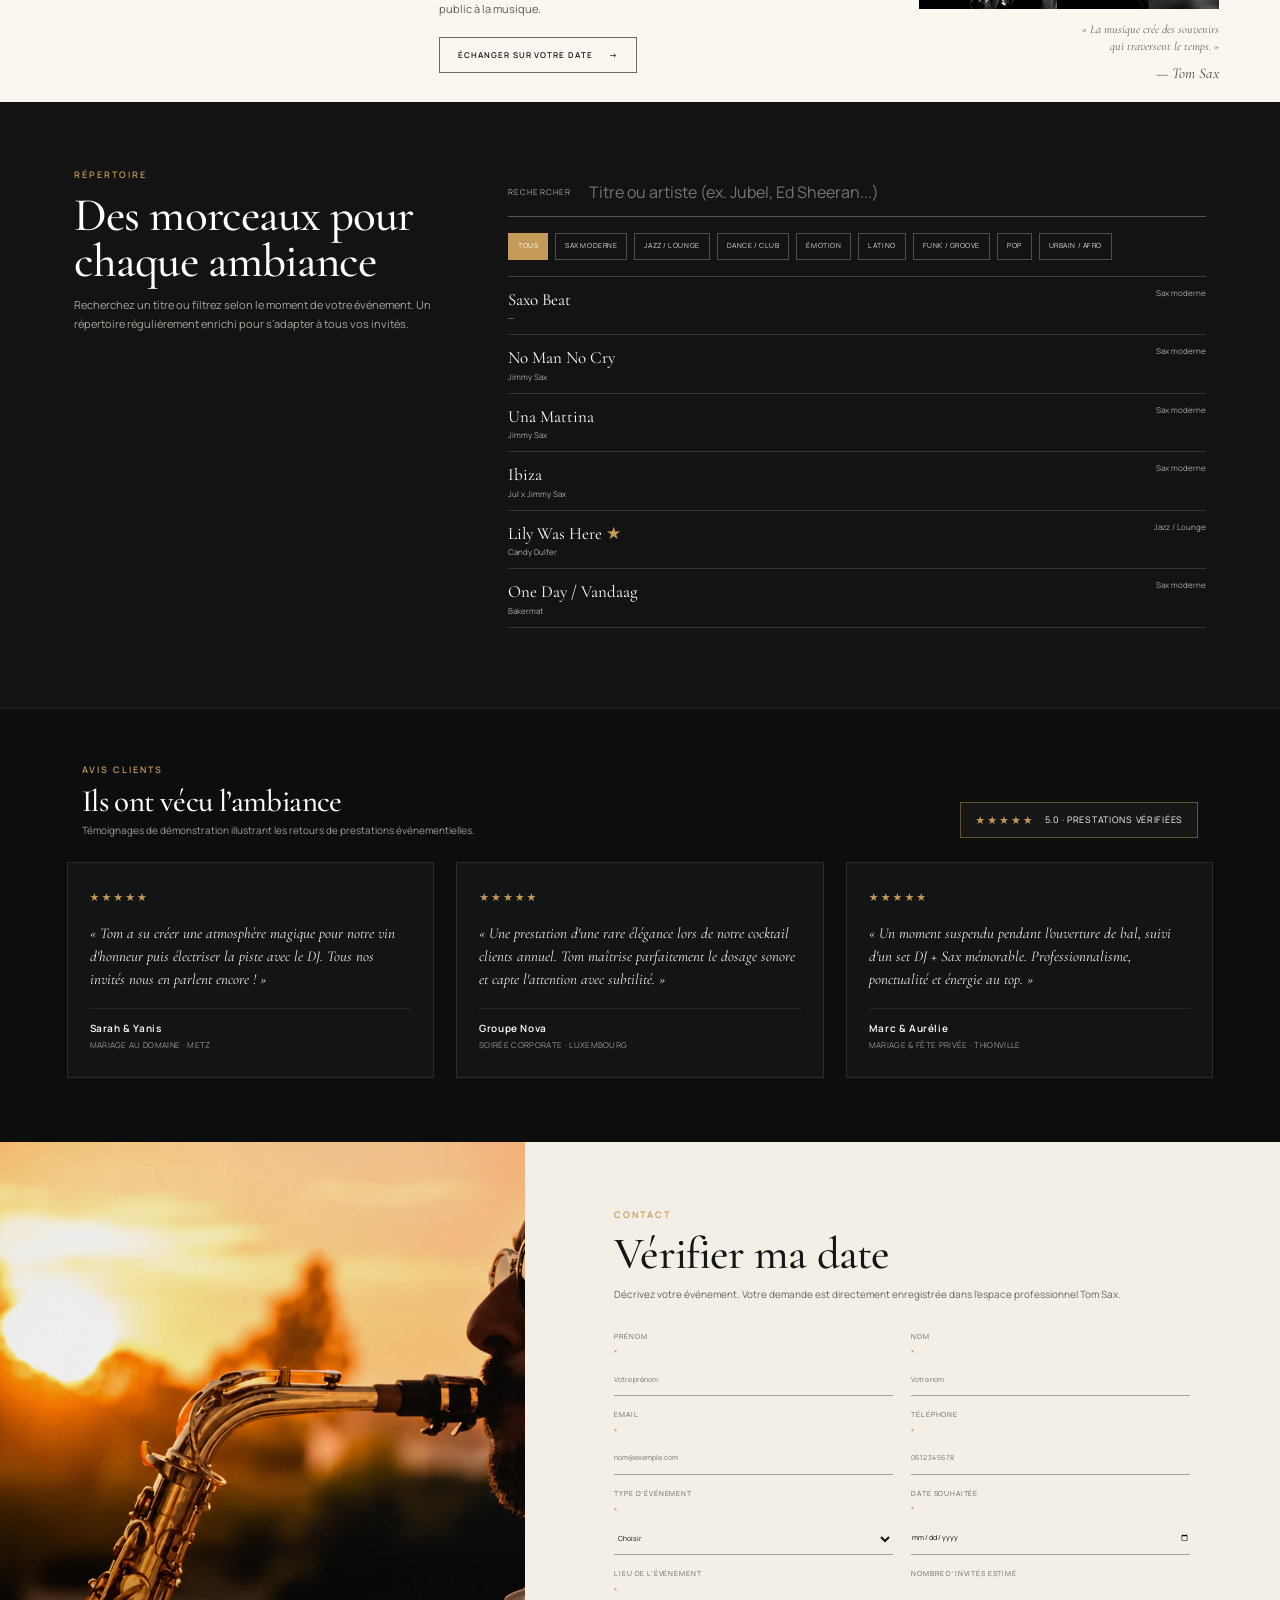
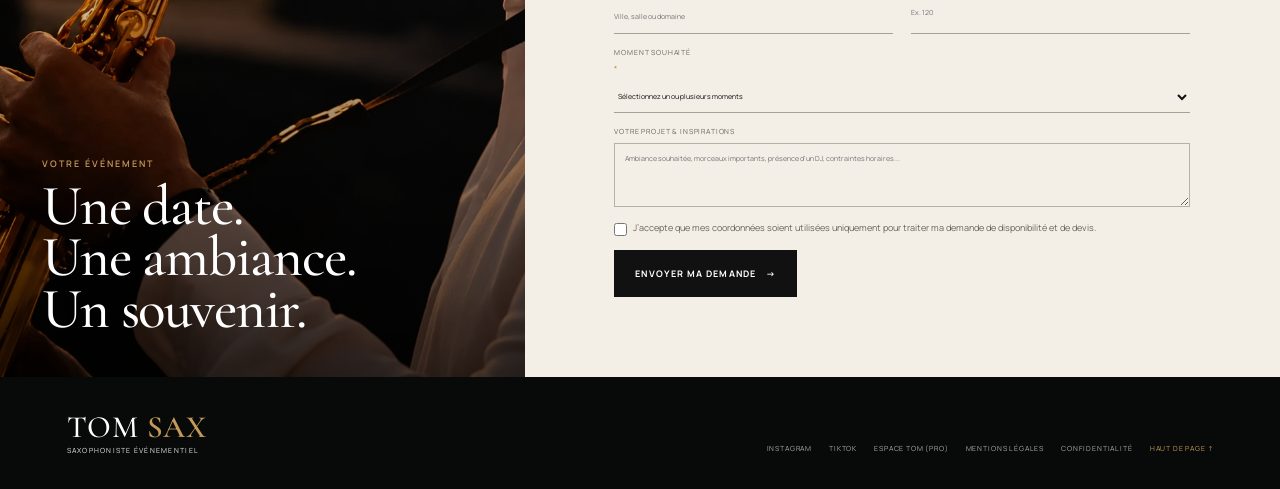
==== commit 511e5c8c: "feat: integration des 11 visuels WebP optimises et reconstruction du MVP Tom Sax" ====
--- a/index.html
+++ b/index.html
@@ -3,20 +3,39 @@
 <head>
   <meta charset="utf-8">
   <meta name="viewport" content="width=device-width, initial-scale=1">
-  <title>Tom Sax — Saxophoniste événementiel</title>
-  <meta name="description" content="Saxophoniste pour mariages, cocktails, soirées privées et événements professionnels.">
+  <title>Tom Sax — Saxophoniste Événementiel | Mariages, Cocktails & Soirées Privées</title>
+  <meta name="description" content="Saxophoniste live d’exception pour vos mariages, cocktails, soirées privées et événements corporate. Prestations sur mesure en France, au Luxembourg et en Belgique.">
   <meta name="theme-color" content="#0a0a09">
+  <meta property="og:title" content="Tom Sax — Saxophoniste Événementiel">
+  <meta property="og:description" content="Le sax live qui sublime vos événements : émotion, présence scénique et énergie festive.">
+  <meta property="og:image" content="assets/images/webp/04-gold-smoke-portrait.webp">
+  <meta property="og:type" content="website">
+
   <link rel="preconnect" href="https://fonts.googleapis.com">
   <link rel="preconnect" href="https://fonts.gstatic.com" crossorigin>
-  <link href="https://fonts.googleapis.com/css2?family=Cormorant+Garamond:wght@500;600&family=Manrope:wght@400;500;600;700&display=swap" rel="stylesheet">
+  <link href="https://fonts.googleapis.com/css2?family=Cormorant+Garamond:ital,wght@0,500;0,600;1,400;1,600&family=Manrope:wght@400;500;600;700&display=swap" rel="stylesheet">
   <link rel="stylesheet" href="css/reset.css">
   <link rel="stylesheet" href="css/variables.css">
   <link rel="stylesheet" href="css/style.css">
   <link rel="stylesheet" href="css/responsive.css">
+
+  <script type="application/ld+json">
+  {
+    "@context": "https://schema.org",
+    "@type": "MusicGroup",
+    "name": "Tom Sax",
+    "genre": ["Deep House", "Electro Sax", "Pop", "Jazz Lounge", "Variété"],
+    "description": "Saxophoniste événementiel pour mariages, cocktails et soirées d'entreprise en France, Luxembourg et Belgique.",
+    "sameAs": [
+      "https://www.instagram.com/tomsaxoff/",
+      "https://www.tiktok.com/@tomsaxoff"
+    ]
+  }
+  </script>
 </head>
 <body>
   <header class="site-header" id="top">
-    <a class="brand" href="#top" aria-label="Tom Sax">
+    <a class="brand" href="#top" aria-label="Tom Sax - Accueil">
       <span class="brand-line">TOM <b>SAX</b></span>
       <small>SAXOPHONISTE ÉVÉNEMENTIEL</small>
     </a>
@@ -25,8 +44,9 @@
       <a class="active" href="#top">Accueil</a>
       <a href="#prestations">Prestations</a>
       <a href="#live">Live</a>
+      <a href="#apropos">À propos</a>
       <a href="#repertoire">Répertoire</a>
-      <a href="#apropos">À propos</a>
+      <a href="#avis">Avis</a>
       <a href="#contact">Contact</a>
     </nav>
 
@@ -37,8 +57,9 @@
       <a href="#top">Accueil</a>
       <a href="#prestations">Prestations</a>
       <a href="#live">Live</a>
+      <a href="#apropos">À propos</a>
       <a href="#repertoire">Répertoire</a>
-      <a href="#apropos">À propos</a>
+      <a href="#avis">Avis</a>
       <a href="#contact">Contact</a>
       <a href="admin/login.html">Espace Tom</a>
     </nav>
@@ -46,7 +67,7 @@
 
   <main>
     <section class="hero" aria-labelledby="hero-title">
-      <img class="hero-image" src="assets/images/04-gold-smoke-portrait.webp" alt="Tom Sax en performance sous une lumière dorée">
+      <img class="hero-image" src="assets/images/webp/04-gold-smoke-portrait.webp" alt="Tom Sax au saxophone sous une lumière dorée scénique" width="1600" height="1066" fetchpriority="high">
       <div class="hero-overlay"></div>
 
       <div class="hero-copy reveal">
@@ -64,9 +85,9 @@
         <div class="follow">
           <span>SUIVEZ-MOI</span>
           <div class="socials">
-            <a href="https://www.instagram.com/tomsaxoff/" target="_blank" rel="noreferrer" aria-label="Instagram">◎</a>
-            <a href="https://www.tiktok.com/@tomsaxoff" target="_blank" rel="noreferrer" aria-label="TikTok">♪</a>
-            <a href="https://www.youtube.com/" target="_blank" rel="noreferrer" aria-label="YouTube">▻</a>
+            <a href="https://www.instagram.com/tomsaxoff/" target="_blank" rel="noreferrer" aria-label="Instagram de Tom Sax">◎</a>
+            <a href="https://www.tiktok.com/@tomsaxoff" target="_blank" rel="noreferrer" aria-label="TikTok de Tom Sax">♪</a>
+            <a href="https://www.youtube.com/" target="_blank" rel="noreferrer" aria-label="YouTube de Tom Sax">▻</a>
           </div>
         </div>
       </aside>
@@ -91,21 +112,90 @@
       </div>
     </section>
 
-    <section class="about" id="apropos">
+    <section class="services" id="prestations" aria-labelledby="prestations-title">
+      <div class="section-top reveal">
+        <div>
+          <p class="section-label gold">PRESTATIONS</p>
+          <h2 id="prestations-title">Des ambiances adaptées à chaque moment</h2>
+        </div>
+        <a class="section-link" href="#contact">Discuter de votre projet <span>→</span></a>
+      </div>
+
+      <div class="service-grid">
+        <article class="service-card reveal">
+          <img src="assets/images/webp/02-wedding-groom.webp" alt="Ambiance raffinée de mariage avec marié et invités" loading="lazy" decoding="async">
+          <div class="service-shade"></div>
+          <div class="service-copy">
+            <h3>Cérémonie & émotion</h3>
+            <p>Entrées, cérémonie laïque ou religieuse, sortie, première danse… Des instants inoubliables empreints de douceur.</p>
+          </div>
+        </article>
+
+        <article class="service-card reveal">
+          <img src="assets/images/webp/05-garden-cocktail.webp" alt="Tom Sax en prestation au cocktail dans un jardin ensoleillé" loading="lazy" decoding="async">
+          <div class="service-shade"></div>
+          <div class="service-copy">
+            <h3>Cocktail & vin d’honneur</h3>
+            <p>Une ambiance chic et lounge au saxophone acoustique pour installer une atmosphère conviviale et chaleureuse.</p>
+          </div>
+        </article>
+
+        <article class="service-card reveal">
+          <img src="assets/images/webp/07-dj-dancefloor.webp" alt="Tom Sax sur scène aux côtés du DJ face à la foule" loading="lazy" decoding="async">
+          <div class="service-shade"></div>
+          <div class="service-copy">
+            <h3>DJ + Sax live</h3>
+            <p>Une fusion explosive entre sonorités électroniques et saxophone live pour enflammer la piste jusqu'au bout de la nuit.</p>
+          </div>
+        </article>
+
+        <article class="service-card reveal">
+          <img src="assets/images/webp/10-gold-smoke-portrait-2.webp" alt="Tom Sax en performance live sous les lumières scéniques" loading="lazy" decoding="async">
+          <div class="service-shade"></div>
+          <div class="service-copy">
+            <h3>Événements privés & corporate</h3>
+            <p>Galas, anniversaires d'exception, rooftops, lancements de marque, soirées d'entreprise… Une prestation haut de gamme.</p>
+          </div>
+        </article>
+      </div>
+    </section>
+
+    <section class="live" id="live" aria-labelledby="live-title">
+      <div class="section-top live-top reveal">
+        <div>
+          <p class="section-label">LIVE</p>
+          <h2 id="live-title">Voir. Écouter. Ressentir.</h2>
+          <p>Découvrez l'énergie du live à travers chaque instant capté sur scène et lors d’événements récents.</p>
+        </div>
+        <a class="section-link dark-link" href="https://www.instagram.com/tomsaxoff/" target="_blank" rel="noreferrer">Voir plus sur Instagram <span>→</span></a>
+      </div>
+
+      <div class="live-strip">
+        <figure class="reveal"><img src="assets/images/webp/03-green-live.webp" alt="Tom Sax en performance live lumière émeraude" loading="lazy" decoding="async"></figure>
+        <figure class="reveal"><img src="assets/images/webp/09-wedding-dance.webp" alt="Danse et ambiance festive lors d'une soirée avec Tom Sax" loading="lazy" decoding="async"></figure>
+        <figure class="reveal"><img src="assets/images/webp/06-sax-detail.webp" alt="Détail et orfèvrerie des clés du saxophone" loading="lazy" decoding="async"></figure>
+        <figure class="reveal"><img src="assets/images/webp/10-gold-smoke-portrait-2.webp" alt="Performance scénique et volutes dorées" loading="lazy" decoding="async"></figure>
+        <figure class="reveal"><img src="assets/images/webp/02-wedding-groom.webp" alt="Célébration et élégance lors d'un mariage" loading="lazy" decoding="async"></figure>
+        <figure class="reveal"><img src="assets/images/webp/07-dj-dancefloor.webp" alt="Tom Sax sur le dancefloor en fusion avec le DJ" loading="lazy" decoding="async"></figure>
+      </div>
+    </section>
+
+    <section class="about" id="apropos" aria-labelledby="about-title">
       <figure class="about-main reveal">
-        <img src="assets/images/01-sunset-back.webp" alt="Tom Sax au coucher du soleil">
+        <img src="assets/images/webp/01-sunset-back.webp" alt="Tom Sax contemplant le coucher de soleil avec son saxophone" loading="lazy" decoding="async">
       </figure>
 
       <div class="about-copy reveal">
         <p class="section-label">À PROPOS</p>
-        <h2>Une passion qui<br>se vit en live</h2>
-        <p>Tom Sax, c’est l’alliance de l’élégance et de l’énergie. Saxophoniste événementiel, il accompagne vos mariages, cocktails, soirées privées et événements professionnels avec un répertoire varié et une présence scénique qui fait la différence.</p>
-        <a class="simple-btn" href="#contact">En savoir plus <span>→</span></a>
+        <h2 id="about-title">Une passion qui<br>se vit en live</h2>
+        <p>Tom Sax, c’est l’alliance de l’élégance et de l’énergie. Saxophoniste événementiel passionné, il sublime vos mariages, réceptions privées et soirées de gala avec un répertoire éclectique et une présence magnétique.</p>
+        <p>Du timbre feutré des balades jazz au dynamisme des sets électro-house, chaque intervention est pensée pour magnifier l'émotion de l'instant et connecter le public à la musique.</p>
+        <a class="simple-btn" href="#contact">Échanger sur votre date <span>→</span></a>
       </div>
 
       <div class="about-quote reveal">
         <figure>
-          <img src="assets/images/08-night-portrait.webp" alt="Tom Sax sur scène">
+          <img src="assets/images/webp/08-night-portrait.webp" alt="Tom Sax en portrait nocturne intense sur scène" loading="lazy" decoding="async">
           <div class="quote-art">Music<br>Connects People</div>
         </figure>
         <blockquote>« La musique crée des souvenirs<br>qui traversent le temps. »</blockquote>
@@ -113,94 +203,69 @@
       </div>
     </section>
 
-    <section class="services" id="prestations">
-      <div class="section-top reveal">
-        <div>
-          <p class="section-label gold">PRESTATIONS</p>
-          <h2>Des ambiances adaptées à chaque moment</h2>
-        </div>
-        <a class="section-link" href="#contact">Voir toutes les prestations <span>→</span></a>
-      </div>
-
-      <div class="service-grid">
-        <article class="service-card reveal">
-          <img src="assets/images/11-sunset-profile.webp" alt="Tom Sax au coucher du soleil">
-          <div class="service-shade"></div>
-          <div class="service-copy">
-            <h3>Cérémonie & émotion</h3>
-            <p>Entrées, cérémonie, sortie, première danse… Des instants inoubliables.</p>
-          </div>
-        </article>
-
-        <article class="service-card reveal">
-          <img src="assets/images/06-sax-detail.webp" alt="Détail d'un saxophone">
-          <div class="service-shade"></div>
-          <div class="service-copy">
-            <h3>Cocktail & vin d’honneur</h3>
-            <p>Une ambiance chic et lounge pour enchanter vos invités.</p>
-          </div>
-        </article>
-
-        <article class="service-card reveal">
-          <img src="assets/images/03-green-live.webp" alt="Tom Sax en prestation live">
-          <div class="service-shade"></div>
-          <div class="service-copy">
-            <h3>DJ + Sax live</h3>
-            <p>Une fusion parfaite entre DJ set et saxophone pour une soirée énergique.</p>
-          </div>
-        </article>
-
-        <article class="service-card reveal">
-          <img src="assets/images/05-garden-cocktail.webp" alt="Tom Sax lors d'un cocktail en extérieur">
-          <div class="service-shade"></div>
-          <div class="service-copy">
-            <h3>Événements privés & corporate</h3>
-            <p>Anniversaires, entreprises, restaurants, hôtels, galas… Une prestation sur mesure.</p>
-          </div>
-        </article>
-      </div>
-    </section>
-
-    <section class="live" id="live">
-      <div class="section-top live-top reveal">
-        <div>
-          <p class="section-label">LIVE</p>
-          <h2>Voir. Écouter. Ressentir.</h2>
-          <p>Découvrez quelques moments en images.</p>
-        </div>
-        <a class="section-link dark-link" href="https://www.instagram.com/tomsaxoff/" target="_blank" rel="noreferrer">Voir plus sur Instagram <span>→</span></a>
-      </div>
-
-      <div class="live-strip">
-        <figure class="reveal"><img src="assets/images/10-gold-smoke-portrait-2.webp" alt="Tom Sax en live"></figure>
-        <figure class="reveal"><img src="assets/images/02-wedding-groom.webp" alt="Ambiance de mariage"></figure>
-        <figure class="reveal"><img src="assets/images/09-wedding-dance.webp" alt="Invitées dansant pendant un mariage"></figure>
-        <figure class="reveal"><img src="assets/images/06-sax-detail.webp" alt="Détail saxophone"></figure>
-        <figure class="reveal"><img src="assets/images/07-dj-dancefloor.webp" alt="Tom Sax devant un dancefloor"></figure>
-        <figure class="reveal"><img src="assets/images/04-gold-smoke-portrait.webp" alt="Tom Sax sous une lumière dorée"></figure>
-      </div>
-    </section>
-
-    <section class="repertoire" id="repertoire">
+    <section class="repertoire" id="repertoire" aria-labelledby="repertoire-title">
       <div class="repertoire-heading reveal">
         <p class="section-label gold">RÉPERTOIRE</p>
-        <h2>Des morceaux pour chaque ambiance</h2>
-        <p>Recherchez un titre ou filtrez selon le moment de votre événement.</p>
+        <h2 id="repertoire-title">Des morceaux pour chaque ambiance</h2>
+        <p>Recherchez un titre ou filtrez selon le moment de votre événement. Un répertoire régulièrement enrichi pour s’adapter à tous vos invités.</p>
       </div>
 
       <div class="music-ui reveal">
         <label class="music-search" for="music-search">
           <span>Rechercher</span>
-          <input id="music-search" type="search" placeholder="Titre ou artiste">
+          <input id="music-search" type="search" placeholder="Titre ou artiste (ex. Jubel, Ed Sheeran...)">
         </label>
-        <div id="music-filters" class="music-filters" role="group" aria-label="Filtrer le répertoire"></div>
+        <div id="music-filters" class="music-filters" role="group" aria-label="Filtrer le répertoire par style"></div>
         <div id="music-list" class="music-list" aria-live="polite"></div>
       </div>
     </section>
 
-    <section class="contact" id="contact">
+    <section class="testimonials" id="avis" aria-labelledby="avis-title">
+      <div class="section-top reveal">
+        <div>
+          <p class="section-label gold">AVIS CLIENTS</p>
+          <h2 id="avis-title">Ils ont vécu l’ambiance</h2>
+          <p class="demo-notice">Témoignages de démonstration illustrant les retours de prestations événementielles.</p>
+        </div>
+        <div class="rating-badge" aria-label="Note moyenne 5 sur 5">
+          <span class="stars-gold">★★★★★</span>
+          <span class="rating-text">5.0 · Prestations vérifiées</span>
+        </div>
+      </div>
+
+      <div class="testimonials-grid">
+        <article class="testimonial-card reveal">
+          <div class="stars-gold" aria-hidden="true">★★★★★</div>
+          <blockquote>« Tom a su créer une atmosphère magique pour notre vin d'honneur puis électriser la piste avec le DJ. Tous nos invités nous en parlent encore ! »</blockquote>
+          <footer class="testimonial-author">
+            <strong>Sarah &amp; Yanis</strong>
+            <span>Mariage au domaine · Metz</span>
+          </footer>
+        </article>
+
+        <article class="testimonial-card reveal">
+          <div class="stars-gold" aria-hidden="true">★★★★★</div>
+          <blockquote>« Une prestation d'une rare élégance lors de notre cocktail clients annuel. Tom maîtrise parfaitement le dosage sonore et capte l'attention avec subtilité. »</blockquote>
+          <footer class="testimonial-author">
+            <strong>Groupe Nova</strong>
+            <span>Soirée corporate · Luxembourg</span>
+          </footer>
+        </article>
+
+        <article class="testimonial-card reveal">
+          <div class="stars-gold" aria-hidden="true">★★★★★</div>
+          <blockquote>« Un moment suspendu pendant l'ouverture de bal, suivi d'un set DJ + Sax mémorable. Professionnalisme, ponctualité et énergie au top. »</blockquote>
+          <footer class="testimonial-author">
+            <strong>Marc &amp; Aurélie</strong>
+            <span>Mariage &amp; fête privée · Thionville</span>
+          </footer>
+        </article>
+      </div>
+    </section>
+
+    <section class="contact" id="contact" aria-labelledby="contact-title">
       <div class="contact-visual">
-        <img src="assets/images/11-sunset-profile.webp" alt="Tom Sax au coucher du soleil">
+        <img src="assets/images/webp/11-sunset-profile.webp" alt="Tom Sax silhouette profil au saxophone face au soleil couchant" loading="lazy" decoding="async">
         <div class="contact-overlay"></div>
         <div class="contact-title reveal">
           <p class="section-label gold">VOTRE ÉVÉNEMENT</p>
@@ -211,50 +276,55 @@
       <div class="contact-panel">
         <div class="contact-intro reveal">
           <p class="section-label">CONTACT</p>
-          <h2>Vérifier ma date</h2>
-          <p>Décrivez votre événement. Les informations sont enregistrées dans l’espace professionnel de démonstration.</p>
+          <h2 id="contact-title">Vérifier ma date</h2>
+          <p>Décrivez votre événement. Votre demande est directement enregistrée dans l’espace professionnel Tom Sax.</p>
         </div>
 
         <form id="event-form" class="booking-form reveal" novalidate>
           <div class="form-row">
-            <label>Prénom<input name="firstName" required autocomplete="given-name"></label>
-            <label>Nom<input name="lastName" required autocomplete="family-name"></label>
+            <label>Prénom <span class="req">*</span><input name="firstName" required autocomplete="given-name" placeholder="Votre prénom"></label>
+            <label>Nom <span class="req">*</span><input name="lastName" required autocomplete="family-name" placeholder="Votre nom"></label>
           </div>
           <div class="form-row">
-            <label>Email<input name="email" type="email" required autocomplete="email"></label>
-            <label>Téléphone<input name="phone" type="tel" autocomplete="tel"></label>
+            <label>Email <span class="req">*</span><input name="email" type="email" required autocomplete="email" placeholder="nom@exemple.com"></label>
+            <label>Téléphone <span class="req">*</span><input name="phone" type="tel" required autocomplete="tel" placeholder="06 12 34 56 78"></label>
           </div>
           <div class="form-row">
-            <label>Événement
+            <label>Type d’événement <span class="req">*</span>
               <select name="eventType" required>
                 <option value="">Choisir</option>
-                <option>Mariage</option>
-                <option>Anniversaire</option>
-                <option>Corporate</option>
-                <option>Restaurant / établissement</option>
-                <option>Soirée privée</option>
-                <option>Autre</option>
+                <option value="Mariage">Mariage</option>
+                <option value="Cocktail / Vin d'honneur">Cocktail / Vin d'honneur</option>
+                <option value="Soirée privée">Soirée privée</option>
+                <option value="Corporate / Entreprise">Corporate / Entreprise</option>
+                <option value="Anniversaire">Anniversaire</option>
+                <option value="Établissement / Rooftop">Établissement / Rooftop</option>
+                <option value="Autre">Autre</option>
               </select>
             </label>
-            <label>Date<input name="eventDate" type="date" required></label>
+            <label>Date souhaitée <span class="req">*</span><input name="eventDate" type="date" required></label>
           </div>
           <div class="form-row">
-            <label>Lieu<input name="location" required placeholder="Ville / domaine / salle"></label>
-            <label>Nombre d’invités<input name="guestCount" type="number" min="1" placeholder="Ex. 120"></label>
-          </div>
-          <label>Moment
+            <label>Lieu de l’événement <span class="req">*</span><input name="location" required placeholder="Ville, salle ou domaine"></label>
+            <label>Nombre d’invités estimé<input name="guestCount" type="number" min="1" placeholder="Ex. 120"></label>
+          </div>
+          <label>Moment souhaité <span class="req">*</span>
             <select name="moment" required>
-              <option value="">Choisir</option>
-              <option>Cérémonie</option>
-              <option>Cocktail</option>
-              <option>Repas</option>
-              <option>Ouverture de bal</option>
-              <option>Soirée / DJ + Sax</option>
-              <option>Plusieurs moments</option>
+              <option value="">Sélectionnez un ou plusieurs moments</option>
+              <option value="Cérémonie uniquement">Cérémonie uniquement</option>
+              <option value="Cocktail & Vin d'honneur">Cocktail & Vin d'honneur</option>
+              <option value="Cocktail + Soirée dansante">Cocktail + Soirée dansante</option>
+              <option value="Soirée dansante / DJ + Sax live">Soirée dansante / DJ + Sax live</option>
+              <option value="Journée complète / Sur-mesure">Journée complète / Sur-mesure</option>
             </select>
           </label>
-          <label>Votre idée<textarea name="message" rows="4" placeholder="Ambiance, morceau important, organisation particulière…"></textarea></label>
-          <label class="consent"><input type="checkbox" name="consent" required><span>J’accepte que ces informations soient utilisées pour traiter ma demande.</span></label>
+          <label>Votre projet & inspirations
+            <textarea name="message" rows="4" placeholder="Ambiance souhaitée, morceaux importants, présence d'un DJ, contraintes horaires..."></textarea>
+          </label>
+          <label class="consent">
+            <input type="checkbox" name="consent" required>
+            <span>J’accepte que mes coordonnées soient utilisées uniquement pour traiter ma demande de disponibilité et de devis.</span>
+          </label>
           <button class="btn btn-dark" type="submit">Envoyer ma demande <span>→</span></button>
           <p id="form-status" class="form-status" role="status" aria-live="polite"></p>
         </form>
@@ -263,15 +333,17 @@
   </main>
 
   <footer class="footer">
-    <a class="brand footer-brand" href="#top">
+    <a class="brand footer-brand" href="#top" aria-label="Tom Sax">
       <span class="brand-line">TOM <b>SAX</b></span>
       <small>SAXOPHONISTE ÉVÉNEMENTIEL</small>
     </a>
     <div class="footer-links">
       <a href="https://www.instagram.com/tomsaxoff/" target="_blank" rel="noreferrer">Instagram</a>
-      <a href="admin/login.html">Espace Tom</a>
+      <a href="https://www.tiktok.com/@tomsaxoff" target="_blank" rel="noreferrer">TikTok</a>
+      <a href="admin/login.html">Espace Tom (Pro)</a>
       <a href="legal/mentions-legales.html">Mentions légales</a>
       <a href="legal/confidentialite.html">Confidentialité</a>
+      <a href="#top" class="back-to-top">Haut de page ↑</a>
     </div>
   </footer>
 
--- a/css/style.css
+++ b/css/style.css
@@ -98,9 +98,8 @@
   padding:0 22px;border-right:1px solid rgba(255,255,255,.2)
 }
 .benefit:last-child{border-right:0}
-.benefit-icon{
-  color:#e7c690;font-family:var(--serif);font-size:37px;line-height:1;text-align:center
-}
+.benefit-icon{color:#e7c690;text-align:center;display:grid;place-items:center}
+.benefit-icon svg{width:31px;height:31px;fill:none;stroke:currentColor;stroke-width:1.35;stroke-linecap:round;stroke-linejoin:round}
 .benefit strong{display:block;font-size:10px;margin-bottom:5px}
 .benefit span{display:block;font-size:8px;color:rgba(255,255,255,.75);line-height:1.45}
 
@@ -186,7 +185,90 @@
 .music-title{font-family:var(--serif);font-size:17px}
 .music-title span{color:var(--gold)}
 .music-artist,.music-category{font-size:8px;color:#aaa}
-.music-category{text-transform:uppercase;letter-spacing:.09em;text-align:right}
+.testimonials{
+  background:#0c0d0d;
+  color:#fff;
+  padding:54px 5.2vw 64px;
+  border-top:1px solid rgba(255,255,255,.08);
+}
+.demo-notice{
+  font-size:10px;
+  color:rgba(255,255,255,.6);
+  margin-top:6px;
+}
+.rating-badge{
+  display:inline-flex;
+  align-items:center;
+  gap:10px;
+  padding:9px 14px;
+  background:rgba(255,255,255,.04);
+  border:1px solid rgba(195,154,88,.45);
+  font-size:9px;
+  letter-spacing:.08em;
+  text-transform:uppercase;
+  color:#fff;
+  white-space:nowrap;
+}
+.stars-gold{
+  color:var(--gold);
+  letter-spacing:2px;
+  font-size:11px;
+}
+.testimonials-grid{
+  display:grid;
+  grid-template-columns:repeat(3,1fr);
+  gap:22px;
+  margin-top:24px;
+}
+.testimonial-card{
+  background:#131414;
+  border:1px solid rgba(255,255,255,.1);
+  padding:26px 22px;
+  display:flex;
+  flex-direction:column;
+  justify-content:space-between;
+  gap:16px;
+  transition:border-color .3s ease, transform .3s ease;
+}
+.testimonial-card:hover{
+  border-color:rgba(195,154,88,.55);
+  transform:translateY(-2px);
+}
+.testimonial-card blockquote{
+  font-family:var(--serif);
+  font-size:15px;
+  line-height:1.55;
+  color:rgba(255,255,255,.92);
+  font-style:italic;
+  margin:0;
+}
+.testimonial-author{
+  display:flex;
+  flex-direction:column;
+  gap:3px;
+  border-top:1px solid rgba(255,255,255,.08);
+  padding-top:12px;
+}
+.testimonial-author strong{
+  font-size:10px;
+  font-weight:600;
+  letter-spacing:.06em;
+  color:#fff;
+}
+.testimonial-author span{
+  font-size:8px;
+  color:rgba(255,255,255,.55);
+  letter-spacing:.04em;
+  text-transform:uppercase;
+}
+.req{
+  color:var(--gold);
+  font-weight:bold;
+}
+.back-to-top{
+  color:var(--gold);
+  text-decoration:none;
+}
 
 .contact{display:grid;grid-template-columns:.82fr 1.18fr;background:#f3eee6;min-height:650px}
 .contact-visual{position:relative;min-height:650px;overflow:hidden;background:#111}
--- a/css/responsive.css
+++ b/css/responsive.css
@@ -18,8 +18,8 @@
   .benefit:nth-child(2){border-right:0}
   .about{grid-template-columns:32% 43% 25%}
   .about-copy{padding:0 24px}
-  .about-quote figure{height:210px}
   .service-copy p{font-size:8px}
+  .testimonials-grid{grid-template-columns:1fr;gap:18px}
 }
 @media(max-width:820px){
   .site-header{
@@ -65,6 +65,7 @@
   .live-strip{grid-template-columns:repeat(3,1fr);height:auto;gap:6px}
   .live-strip figure{height:260px}
   .repertoire{grid-template-columns:1fr;padding:58px 22px;gap:34px}
+  .testimonials{padding:48px 22px 56px}
   .contact{grid-template-columns:1fr}
   .contact-visual{min-height:520px}
   .contact-panel{padding:52px 22px}
@@ -102,6 +103,9 @@
   .filter-btn{white-space:nowrap}
   .music-row{grid-template-columns:1fr}
   .music-category{text-align:left}
+  .testimonials{padding:40px 16px 48px}
+  .testimonial-card{padding:22px 18px}
+  .testimonial-card blockquote{font-size:14px}
   .contact-visual{min-height:470px}
   .contact-title{left:20px;bottom:25px}
   .contact-title h2{font-size:48px}
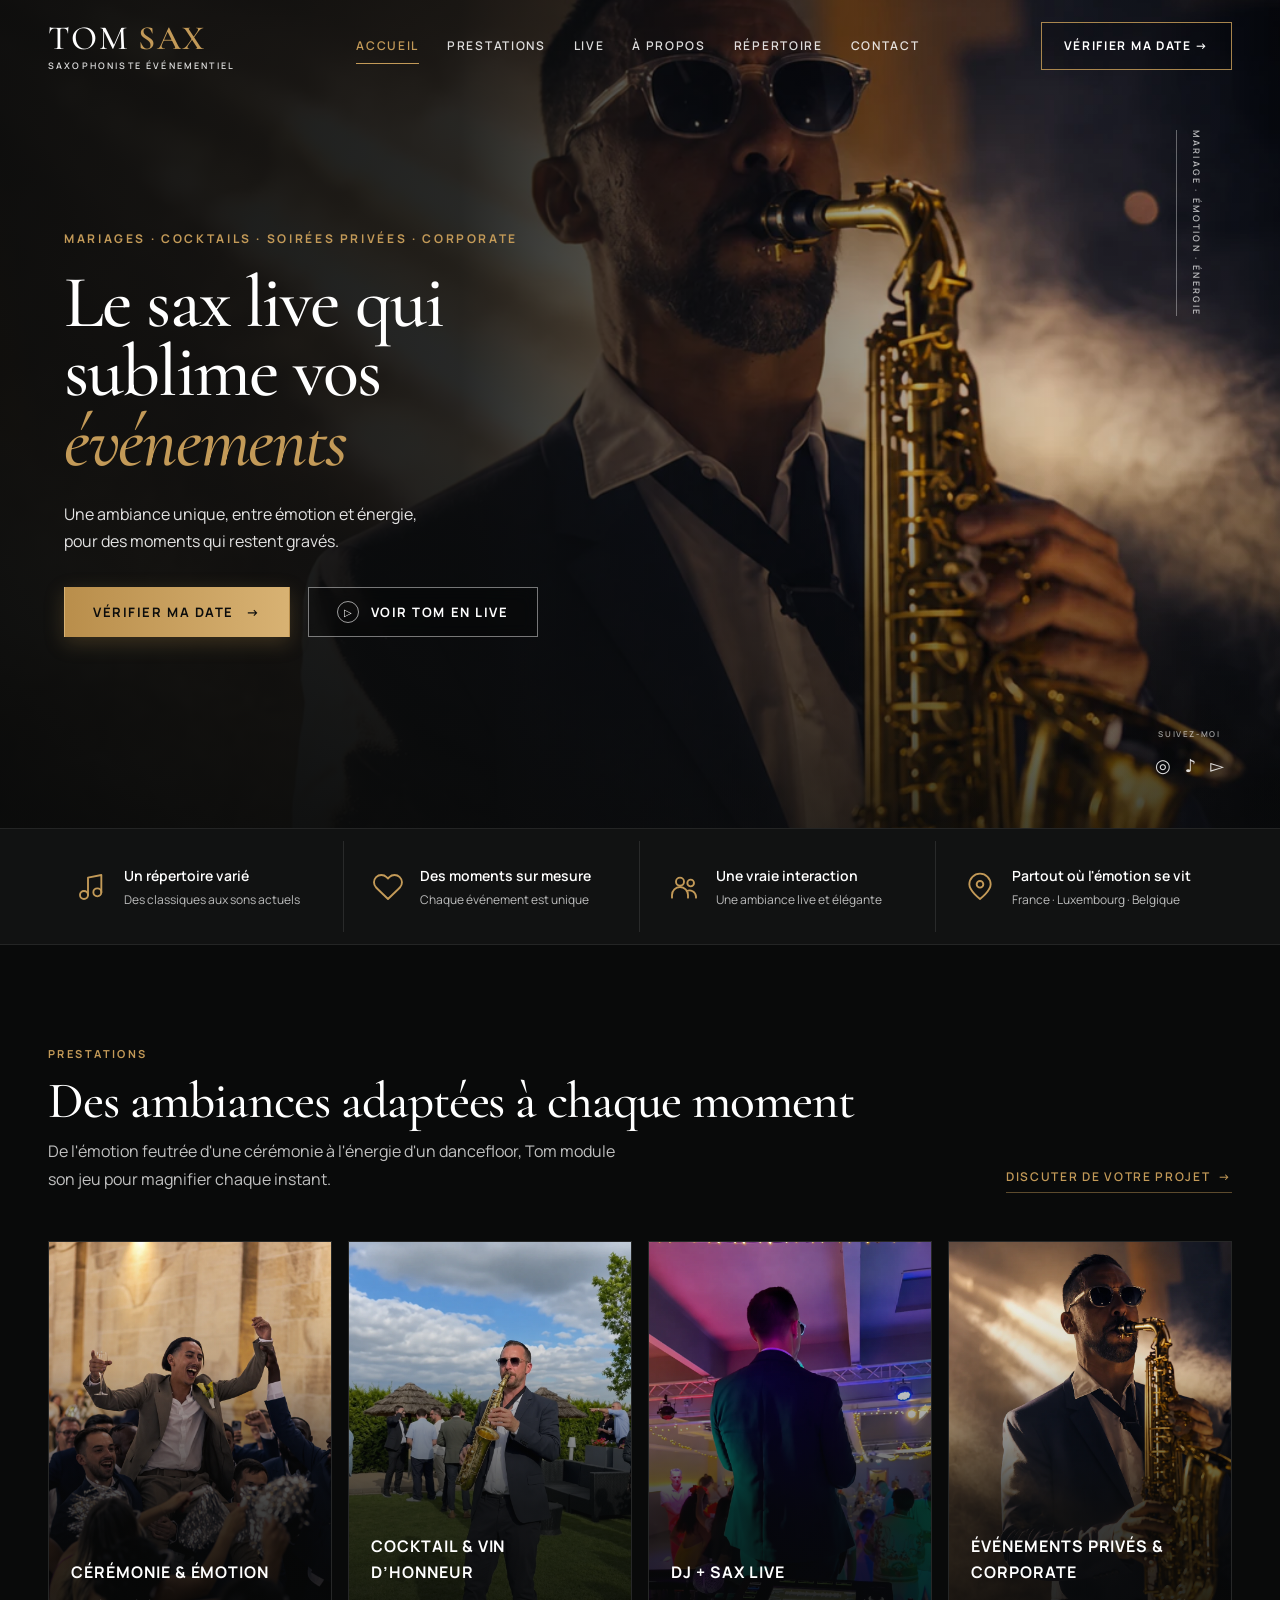
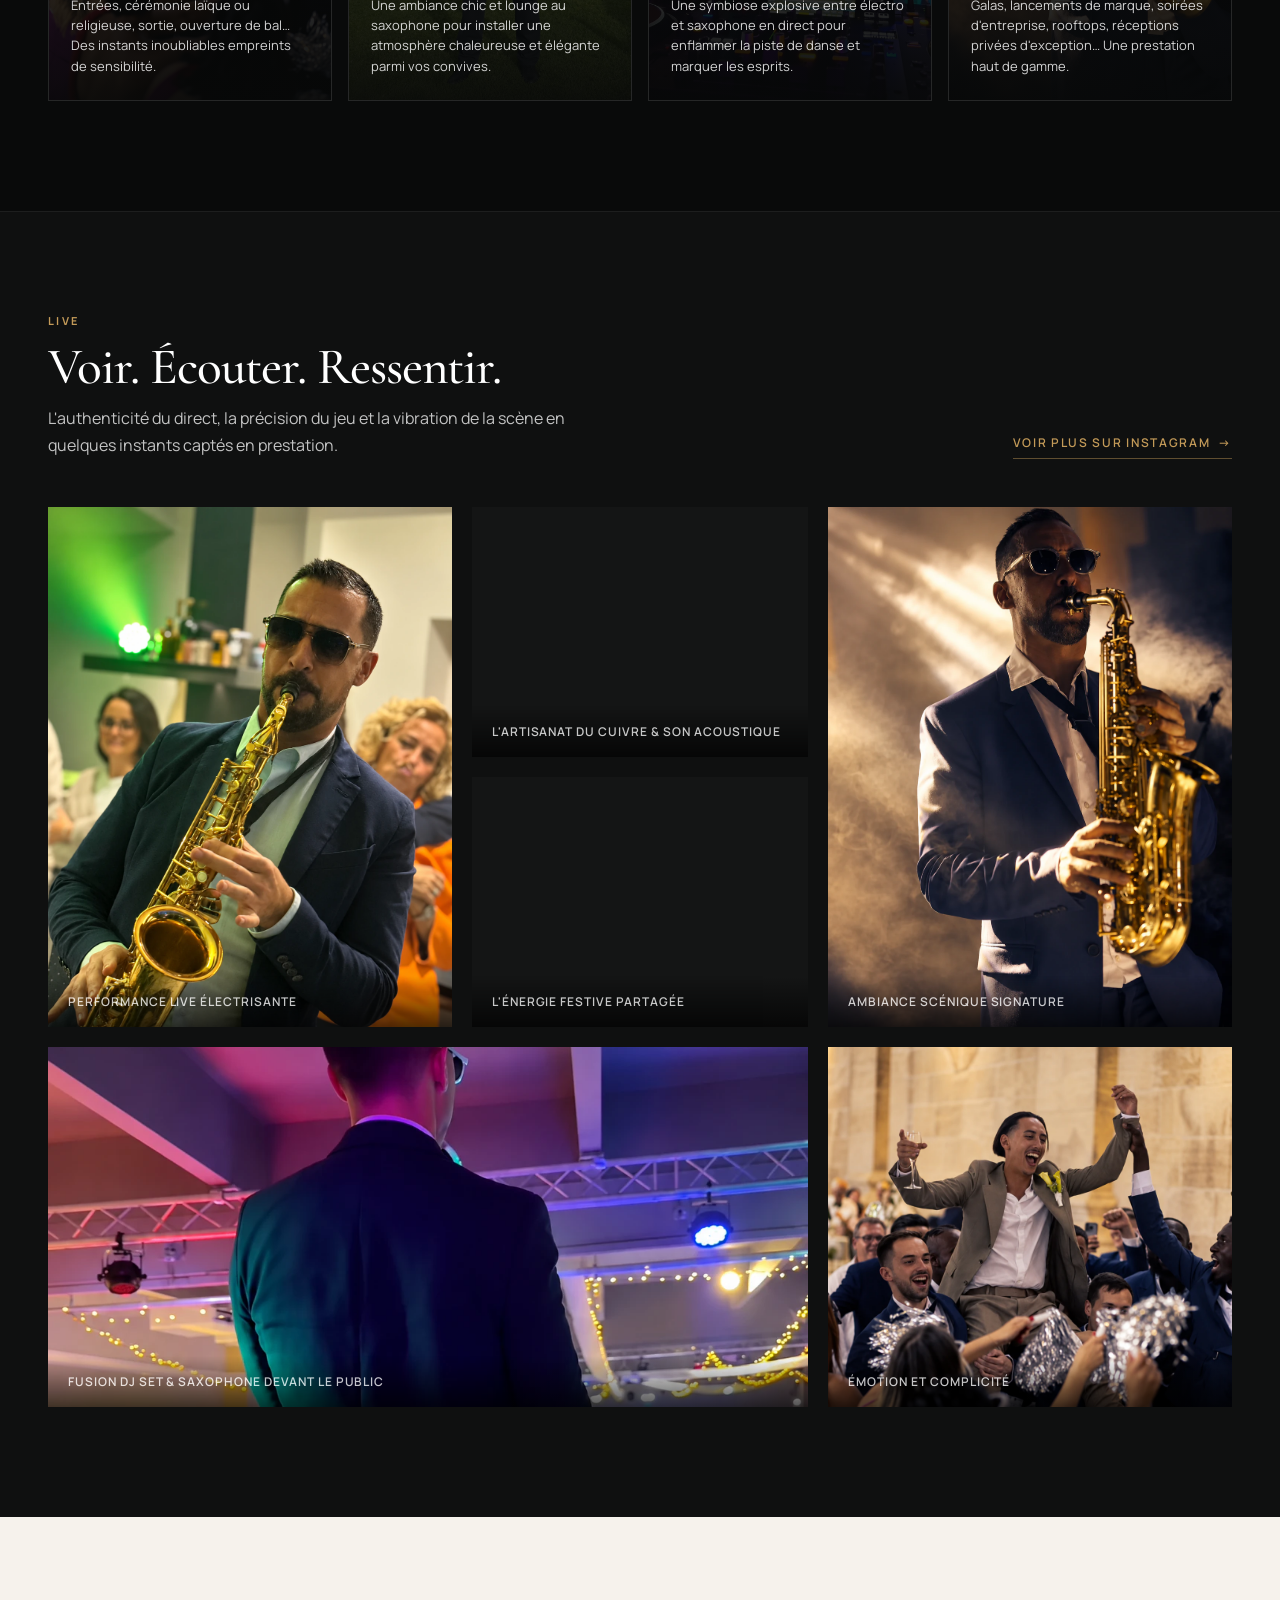
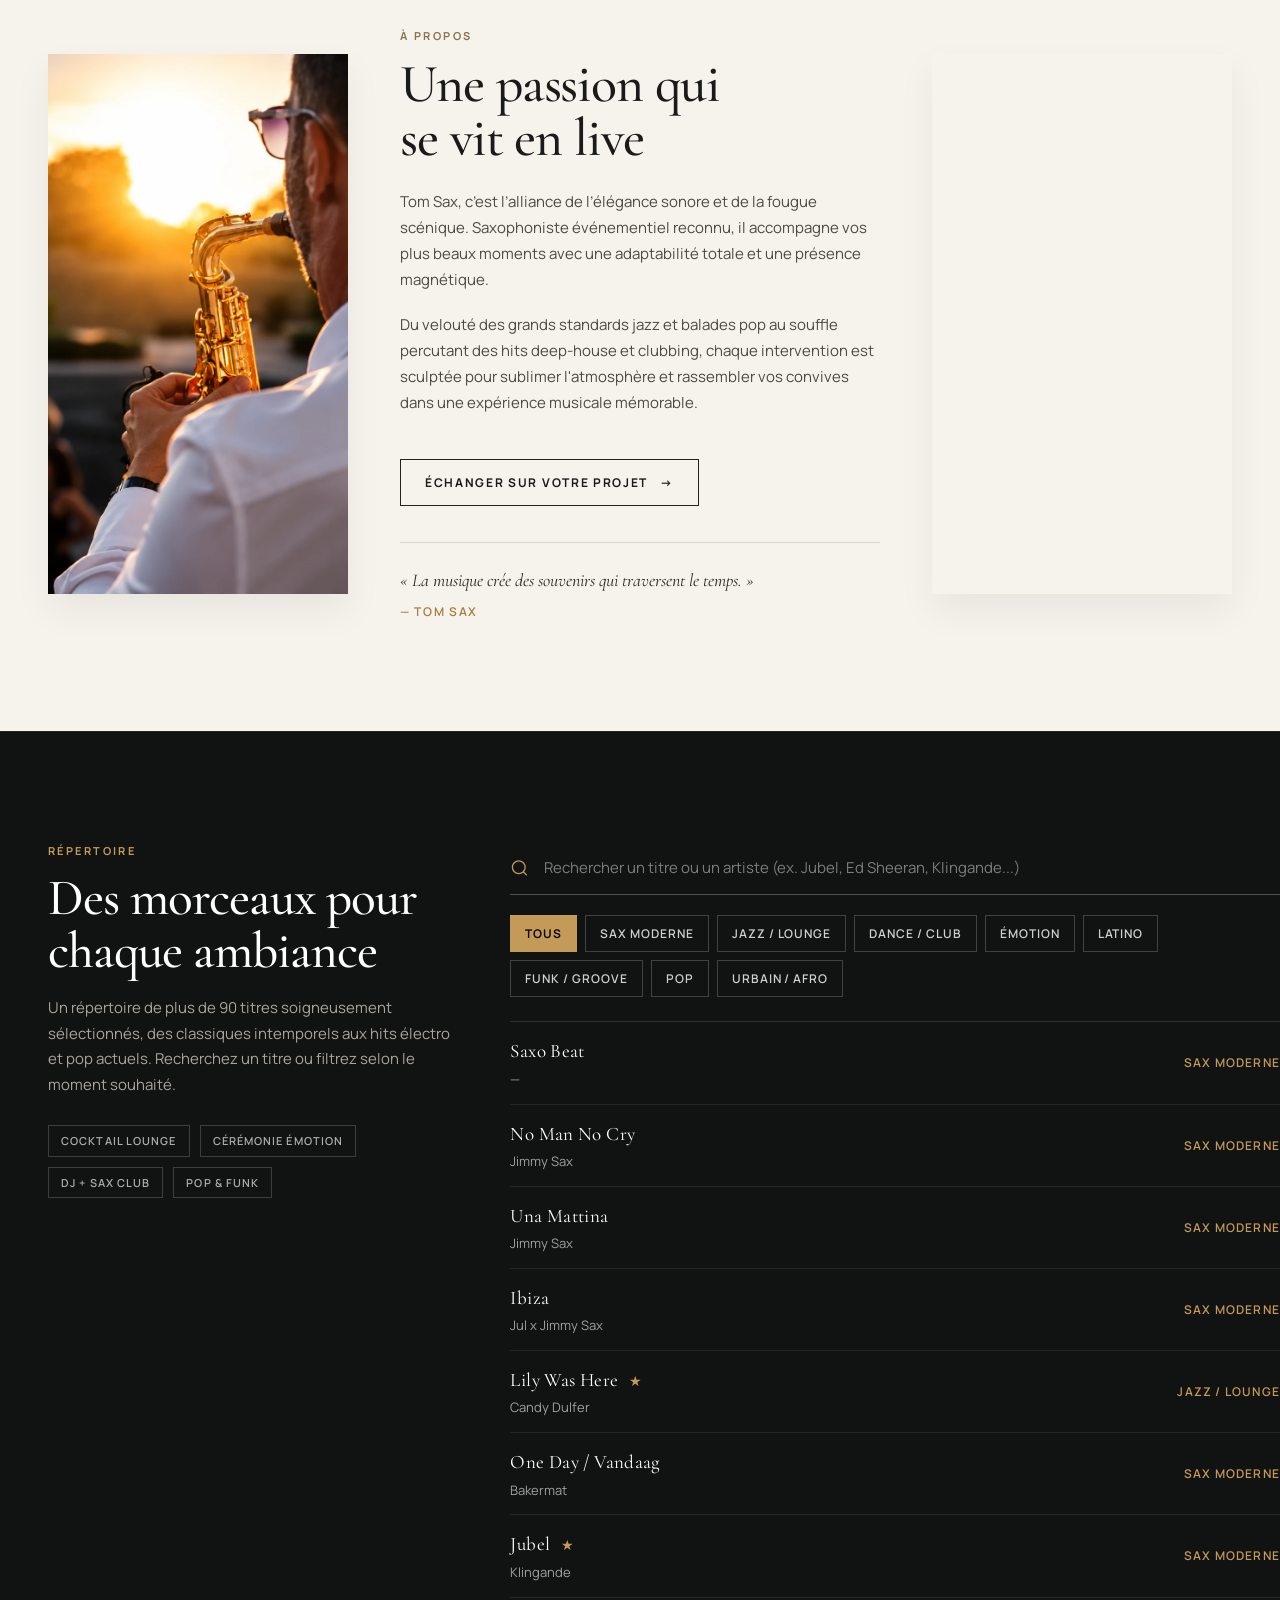
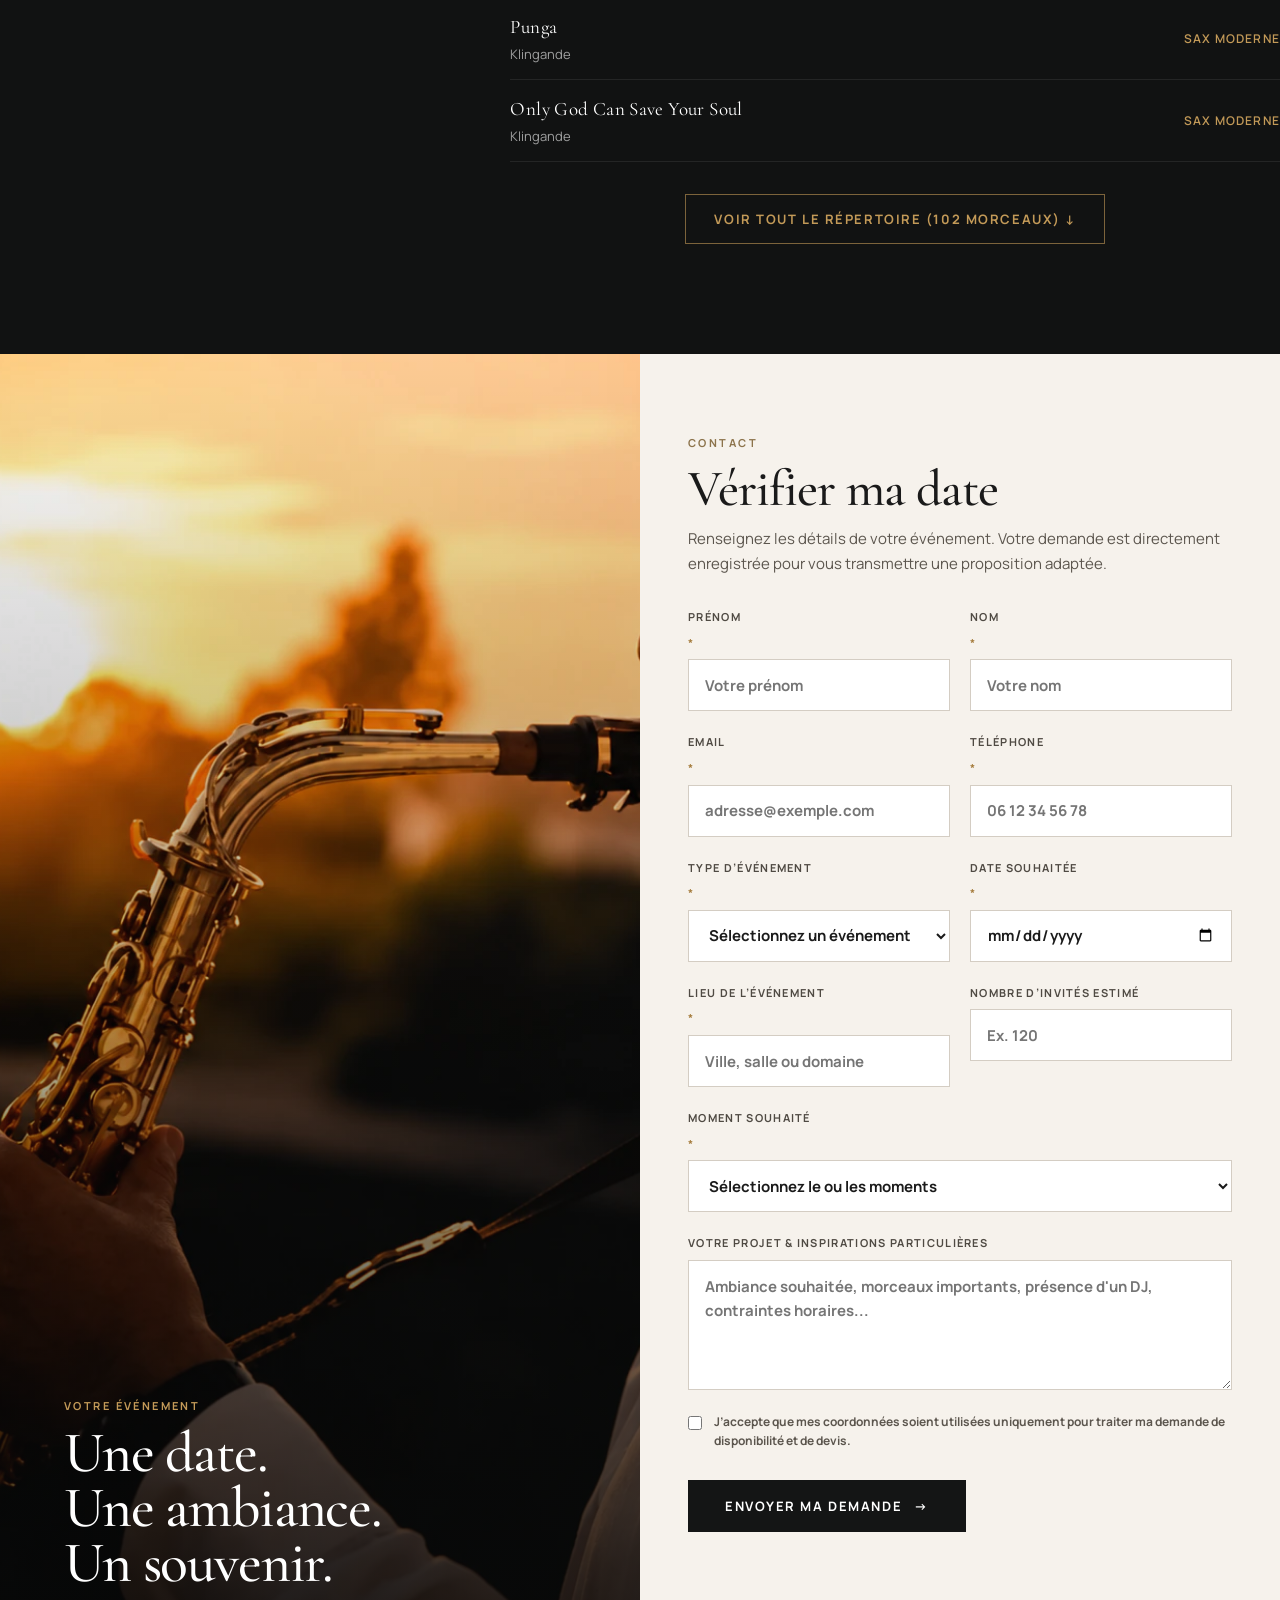
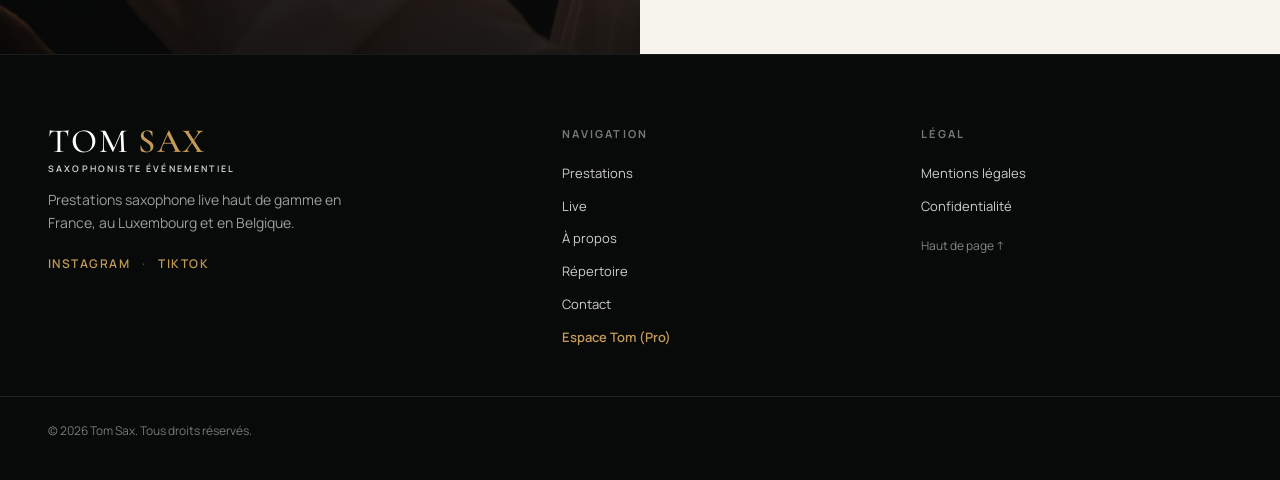
==== commit f481ebbb: "Refonte éditoriale et visuelle de prestige Tom Sax - Hero plein écran (88-94vh, min 720px) avec cadr" ====
--- a/index.html
+++ b/index.html
@@ -5,7 +5,7 @@
   <meta name="viewport" content="width=device-width, initial-scale=1">
   <title>Tom Sax — Saxophoniste Événementiel | Mariages, Cocktails & Soirées Privées</title>
   <meta name="description" content="Saxophoniste live d’exception pour vos mariages, cocktails, soirées privées et événements corporate. Prestations sur mesure en France, au Luxembourg et en Belgique.">
-  <meta name="theme-color" content="#0a0a09">
+  <meta name="theme-color" content="#090a0a">
   <meta property="og:title" content="Tom Sax — Saxophoniste Événementiel">
   <meta property="og:description" content="Le sax live qui sublime vos événements : émotion, présence scénique et énergie festive.">
   <meta property="og:image" content="assets/images/webp/04-gold-smoke-portrait.webp">
@@ -34,316 +34,384 @@
   </script>
 </head>
 <body>
+  <!-- 1. Header -->
   <header class="site-header" id="top">
-    <a class="brand" href="#top" aria-label="Tom Sax - Accueil">
-      <span class="brand-line">TOM <b>SAX</b></span>
-      <small>SAXOPHONISTE ÉVÉNEMENTIEL</small>
-    </a>
-
-    <nav class="desktop-nav" aria-label="Navigation principale">
-      <a class="active" href="#top">Accueil</a>
-      <a href="#prestations">Prestations</a>
-      <a href="#live">Live</a>
-      <a href="#apropos">À propos</a>
-      <a href="#repertoire">Répertoire</a>
-      <a href="#avis">Avis</a>
-      <a href="#contact">Contact</a>
-    </nav>
-
-    <a class="header-cta" href="#contact">Vérifier ma date <span>→</span></a>
-
-    <button class="menu-btn" type="button" aria-expanded="false" aria-controls="mobile-nav">Menu</button>
+    <div class="header-container">
+      <a class="brand" href="#top" aria-label="Tom Sax - Accueil">
+        <span class="brand-line">TOM <b>SAX</b></span>
+        <small>SAXOPHONISTE ÉVÉNEMENTIEL</small>
+      </a>
+
+      <nav class="desktop-nav" aria-label="Navigation principale">
+        <a class="active" href="#top">Accueil</a>
+        <a href="#prestations">Prestations</a>
+        <a href="#live">Live</a>
+        <a href="#apropos">À propos</a>
+        <a href="#repertoire">Répertoire</a>
+        <a href="#contact">Contact</a>
+      </nav>
+
+      <a class="header-cta" href="#contact">Vérifier ma date <span>→</span></a>
+
+      <button class="menu-btn" type="button" aria-expanded="false" aria-controls="mobile-nav">Menu</button>
+    </div>
+
     <nav class="mobile-nav" id="mobile-nav" aria-label="Navigation mobile">
       <a href="#top">Accueil</a>
       <a href="#prestations">Prestations</a>
       <a href="#live">Live</a>
       <a href="#apropos">À propos</a>
       <a href="#repertoire">Répertoire</a>
-      <a href="#avis">Avis</a>
       <a href="#contact">Contact</a>
       <a href="admin/login.html">Espace Tom</a>
     </nav>
   </header>
 
   <main>
+    <!-- 2. Hero -->
     <section class="hero" aria-labelledby="hero-title">
       <img class="hero-image" src="assets/images/webp/04-gold-smoke-portrait.webp" alt="Tom Sax au saxophone sous une lumière dorée scénique" width="1600" height="1066" fetchpriority="high">
       <div class="hero-overlay"></div>
 
-      <div class="hero-copy reveal">
-        <p class="eyebrow">MARIAGES · COCKTAILS · SOIRÉES PRIVÉES · CORPORATE</p>
-        <h1 id="hero-title">Le sax live qui<br>sublime vos<br><em>événements</em></h1>
-        <p class="hero-lead">Une ambiance unique, entre émotion et énergie,<br>pour des moments qui restent gravés.</p>
-        <div class="hero-actions">
-          <a class="btn btn-gold" href="#contact">Vérifier ma date <span>→</span></a>
-          <a class="btn btn-outline" href="#live"><span class="play">▷</span> Voir Tom en live</a>
-        </div>
-      </div>
-
-      <aside class="hero-side">
-        <div class="vertical-copy">MARIAGE · ÉMOTION · ÉNERGIE</div>
-        <div class="follow">
-          <span>SUIVEZ-MOI</span>
-          <div class="socials">
-            <a href="https://www.instagram.com/tomsaxoff/" target="_blank" rel="noreferrer" aria-label="Instagram de Tom Sax">◎</a>
-            <a href="https://www.tiktok.com/@tomsaxoff" target="_blank" rel="noreferrer" aria-label="TikTok de Tom Sax">♪</a>
-            <a href="https://www.youtube.com/" target="_blank" rel="noreferrer" aria-label="YouTube de Tom Sax">▻</a>
-          </div>
-        </div>
-      </aside>
-    </section>
-
-    <section class="benefits" aria-label="Points forts">
-      <div class="benefit">
-        <div class="benefit-icon"><svg viewBox="0 0 24 24" aria-hidden="true"><path d="M9 18V5l10-2v13"/><circle cx="6" cy="18" r="3"/><circle cx="16" cy="16" r="3"/></svg></div>
-        <div><strong>Un répertoire varié</strong><span>Des classiques aux sons actuels</span></div>
-      </div>
-      <div class="benefit">
-        <div class="benefit-icon"><svg viewBox="0 0 24 24" aria-hidden="true"><path d="M20.8 4.6a5.5 5.5 0 0 0-7.8 0L12 5.7l-1.1-1.1a5.5 5.5 0 0 0-7.8 7.8l1.1 1.1L12 21l7.8-7.5 1.1-1.1a5.5 5.5 0 0 0-.1-7.8z"/></svg></div>
-        <div><strong>Des moments sur mesure</strong><span>Chaque événement est unique</span></div>
-      </div>
-      <div class="benefit">
-        <div class="benefit-icon"><svg viewBox="0 0 24 24" aria-hidden="true"><circle cx="9" cy="8" r="3"/><circle cx="17" cy="9" r="2.5"/><path d="M3 20v-2a6 6 0 0 1 12 0v2M14 15a5 5 0 0 1 7 4v1"/></svg></div>
-        <div><strong>Une vraie interaction</strong><span>Une ambiance live et élégante</span></div>
-      </div>
-      <div class="benefit">
-        <div class="benefit-icon"><svg viewBox="0 0 24 24" aria-hidden="true"><path d="M20 10c0 5-8 11-8 11S4 15 4 10a8 8 0 1 1 16 0z"/><circle cx="12" cy="10" r="2.5"/></svg></div>
-        <div><strong>Partout où l'émotion se vit</strong><span>France · Luxembourg · Belgique</span></div>
-      </div>
-    </section>
-
+      <div class="hero-inner">
+        <div class="hero-copy reveal">
+          <p class="eyebrow">MARIAGES · COCKTAILS · SOIRÉES PRIVÉES · CORPORATE</p>
+          <h1 id="hero-title">Le sax live qui<br>sublime vos<br><em>événements</em></h1>
+          <p class="hero-lead">Une ambiance unique, entre émotion et énergie,<br>pour des moments qui restent gravés.</p>
+          <div class="hero-actions">
+            <a class="btn btn-gold" href="#contact">Vérifier ma date <span>→</span></a>
+            <a class="btn btn-outline" href="#live"><span class="play">▷</span> Voir Tom en live</a>
+          </div>
+        </div>
+
+        <aside class="hero-side">
+          <div class="vertical-copy">MARIAGE · ÉMOTION · ÉNERGIE</div>
+          <div class="follow">
+            <span>SUIVEZ-MOI</span>
+            <div class="socials">
+              <a href="https://www.instagram.com/tomsaxoff/" target="_blank" rel="noreferrer" aria-label="Instagram de Tom Sax">◎</a>
+              <a href="https://www.tiktok.com/@tomsaxoff" target="_blank" rel="noreferrer" aria-label="TikTok de Tom Sax">♪</a>
+              <a href="https://www.youtube.com/" target="_blank" rel="noreferrer" aria-label="YouTube de Tom Sax">▻</a>
+            </div>
+          </div>
+        </aside>
+      </div>
+    </section>
+
+    <!-- 3. Bandeau Avantages -->
+    <section class="benefits-wrap" aria-label="Points forts">
+      <div class="benefits container">
+        <div class="benefit">
+          <div class="benefit-icon"><svg viewBox="0 0 24 24" aria-hidden="true"><path d="M9 18V5l10-2v13"/><circle cx="6" cy="18" r="3"/><circle cx="16" cy="16" r="3"/></svg></div>
+          <div class="benefit-text"><strong>Un répertoire varié</strong><span>Des classiques aux sons actuels</span></div>
+        </div>
+        <div class="benefit">
+          <div class="benefit-icon"><svg viewBox="0 0 24 24" aria-hidden="true"><path d="M20.8 4.6a5.5 5.5 0 0 0-7.8 0L12 5.7l-1.1-1.1a5.5 5.5 0 0 0-7.8 7.8l1.1 1.1L12 21l7.8-7.5 1.1-1.1a5.5 5.5 0 0 0-.1-7.8z"/></svg></div>
+          <div class="benefit-text"><strong>Des moments sur mesure</strong><span>Chaque événement est unique</span></div>
+        </div>
+        <div class="benefit">
+          <div class="benefit-icon"><svg viewBox="0 0 24 24" aria-hidden="true"><circle cx="9" cy="8" r="3"/><circle cx="17" cy="9" r="2.5"/><path d="M3 20v-2a6 6 0 0 1 12 0v2M14 15a5 5 0 0 1 7 4v1"/></svg></div>
+          <div class="benefit-text"><strong>Une vraie interaction</strong><span>Une ambiance live et élégante</span></div>
+        </div>
+        <div class="benefit">
+          <div class="benefit-icon"><svg viewBox="0 0 24 24" aria-hidden="true"><path d="M20 10c0 5-8 11-8 11S4 15 4 10a8 8 0 1 1 16 0z"/><circle cx="12" cy="10" r="2.5"/></svg></div>
+          <div class="benefit-text"><strong>Partout où l'émotion se vit</strong><span>France · Luxembourg · Belgique</span></div>
+        </div>
+      </div>
+    </section>
+
+    <!-- 4. Prestations -->
     <section class="services" id="prestations" aria-labelledby="prestations-title">
-      <div class="section-top reveal">
-        <div>
-          <p class="section-label gold">PRESTATIONS</p>
-          <h2 id="prestations-title">Des ambiances adaptées à chaque moment</h2>
-        </div>
-        <a class="section-link" href="#contact">Discuter de votre projet <span>→</span></a>
-      </div>
-
-      <div class="service-grid">
-        <article class="service-card reveal">
-          <img src="assets/images/webp/02-wedding-groom.webp" alt="Ambiance raffinée de mariage avec marié et invités" loading="lazy" decoding="async">
-          <div class="service-shade"></div>
-          <div class="service-copy">
-            <h3>Cérémonie & émotion</h3>
-            <p>Entrées, cérémonie laïque ou religieuse, sortie, première danse… Des instants inoubliables empreints de douceur.</p>
-          </div>
-        </article>
-
-        <article class="service-card reveal">
-          <img src="assets/images/webp/05-garden-cocktail.webp" alt="Tom Sax en prestation au cocktail dans un jardin ensoleillé" loading="lazy" decoding="async">
-          <div class="service-shade"></div>
-          <div class="service-copy">
-            <h3>Cocktail & vin d’honneur</h3>
-            <p>Une ambiance chic et lounge au saxophone acoustique pour installer une atmosphère conviviale et chaleureuse.</p>
-          </div>
-        </article>
-
-        <article class="service-card reveal">
-          <img src="assets/images/webp/07-dj-dancefloor.webp" alt="Tom Sax sur scène aux côtés du DJ face à la foule" loading="lazy" decoding="async">
-          <div class="service-shade"></div>
-          <div class="service-copy">
-            <h3>DJ + Sax live</h3>
-            <p>Une fusion explosive entre sonorités électroniques et saxophone live pour enflammer la piste jusqu'au bout de la nuit.</p>
-          </div>
-        </article>
-
-        <article class="service-card reveal">
-          <img src="assets/images/webp/10-gold-smoke-portrait-2.webp" alt="Tom Sax en performance live sous les lumières scéniques" loading="lazy" decoding="async">
-          <div class="service-shade"></div>
-          <div class="service-copy">
-            <h3>Événements privés & corporate</h3>
-            <p>Galas, anniversaires d'exception, rooftops, lancements de marque, soirées d'entreprise… Une prestation haut de gamme.</p>
-          </div>
-        </article>
-      </div>
-    </section>
-
+      <div class="container">
+        <div class="section-top reveal">
+          <div>
+            <p class="section-label gold">PRESTATIONS</p>
+            <h2 id="prestations-title">Des ambiances adaptées à chaque moment</h2>
+            <p class="section-desc">De l'émotion feutrée d'une cérémonie à l'énergie d'un dancefloor, Tom module son jeu pour magnifier chaque instant.</p>
+          </div>
+          <a class="section-link" href="#contact">Discuter de votre projet <span>→</span></a>
+        </div>
+
+        <div class="service-grid">
+          <article class="service-card reveal">
+            <img src="assets/images/webp/02-wedding-groom.webp" alt="Ambiance raffinée de mariage avec marié et invités" decoding="async">
+            <div class="service-shade"></div>
+            <div class="service-copy">
+              <h3>Cérémonie & émotion</h3>
+              <p>Entrées, cérémonie laïque ou religieuse, sortie, ouverture de bal… Des instants inoubliables empreints de sensibilité.</p>
+            </div>
+          </article>
+
+          <article class="service-card reveal">
+            <img src="assets/images/webp/05-garden-cocktail.webp" alt="Tom Sax en prestation au cocktail dans un jardin ensoleillé" decoding="async">
+            <div class="service-shade"></div>
+            <div class="service-copy">
+              <h3>Cocktail & vin d’honneur</h3>
+              <p>Une ambiance chic et lounge au saxophone pour installer une atmosphère chaleureuse et élégante parmi vos convives.</p>
+            </div>
+          </article>
+
+          <article class="service-card reveal">
+            <img src="assets/images/webp/07-dj-dancefloor.webp" alt="Tom Sax sur scène aux côtés du DJ face à la foule" decoding="async">
+            <div class="service-shade"></div>
+            <div class="service-copy">
+              <h3>DJ + Sax live</h3>
+              <p>Une symbiose explosive entre électro et saxophone en direct pour enflammer la piste de danse et marquer les esprits.</p>
+            </div>
+          </article>
+
+          <article class="service-card reveal">
+            <img src="assets/images/webp/10-gold-smoke-portrait-2.webp" alt="Tom Sax en performance live sous les lumières scéniques" decoding="async">
+            <div class="service-shade"></div>
+            <div class="service-copy">
+              <h3>Événements privés & corporate</h3>
+              <p>Galas, lancements de marque, soirées d'entreprise, rooftops, réceptions privées d'exception… Une prestation haut de gamme.</p>
+            </div>
+          </article>
+        </div>
+      </div>
+    </section>
+
+    <!-- 5. Live / Galerie -->
     <section class="live" id="live" aria-labelledby="live-title">
-      <div class="section-top live-top reveal">
-        <div>
-          <p class="section-label">LIVE</p>
-          <h2 id="live-title">Voir. Écouter. Ressentir.</h2>
-          <p>Découvrez l'énergie du live à travers chaque instant capté sur scène et lors d’événements récents.</p>
-        </div>
-        <a class="section-link dark-link" href="https://www.instagram.com/tomsaxoff/" target="_blank" rel="noreferrer">Voir plus sur Instagram <span>→</span></a>
-      </div>
-
-      <div class="live-strip">
-        <figure class="reveal"><img src="assets/images/webp/03-green-live.webp" alt="Tom Sax en performance live lumière émeraude" loading="lazy" decoding="async"></figure>
-        <figure class="reveal"><img src="assets/images/webp/09-wedding-dance.webp" alt="Danse et ambiance festive lors d'une soirée avec Tom Sax" loading="lazy" decoding="async"></figure>
-        <figure class="reveal"><img src="assets/images/webp/06-sax-detail.webp" alt="Détail et orfèvrerie des clés du saxophone" loading="lazy" decoding="async"></figure>
-        <figure class="reveal"><img src="assets/images/webp/10-gold-smoke-portrait-2.webp" alt="Performance scénique et volutes dorées" loading="lazy" decoding="async"></figure>
-        <figure class="reveal"><img src="assets/images/webp/02-wedding-groom.webp" alt="Célébration et élégance lors d'un mariage" loading="lazy" decoding="async"></figure>
-        <figure class="reveal"><img src="assets/images/webp/07-dj-dancefloor.webp" alt="Tom Sax sur le dancefloor en fusion avec le DJ" loading="lazy" decoding="async"></figure>
-      </div>
-    </section>
-
+      <div class="container">
+        <div class="section-top reveal">
+          <div>
+            <p class="section-label gold">LIVE</p>
+            <h2 id="live-title">Voir. Écouter. Ressentir.</h2>
+            <p class="section-desc">L'authenticité du direct, la précision du jeu et la vibration de la scène en quelques instants captés en prestation.</p>
+          </div>
+          <a class="section-link" href="https://www.instagram.com/tomsaxoff/" target="_blank" rel="noreferrer">Voir plus sur Instagram <span>→</span></a>
+        </div>
+
+        <div class="live-gallery">
+          <!-- Col 1: tall card -->
+          <figure class="gallery-item gallery-tall reveal">
+            <img src="assets/images/webp/03-green-live.webp" alt="Tom Sax en performance live sous éclairage scénique émeraude" decoding="async">
+            <div class="gallery-caption">Performance live électrisante</div>
+          </figure>
+
+          <!-- Col 2: two stacked cards -->
+          <div class="gallery-stack">
+            <figure class="gallery-item gallery-medium reveal">
+              <img src="assets/images/webp/06-sax-detail.webp" alt="Détail et orfèvrerie des clés du saxophone" decoding="async">
+              <div class="gallery-caption">L'artisanat du cuivre & son acoustique</div>
+            </figure>
+            <figure class="gallery-item gallery-medium reveal">
+              <img src="assets/images/webp/09-wedding-dance.webp" alt="Danse et ambiance festive lors d'une soirée événementielle" decoding="async">
+              <div class="gallery-caption">L'énergie festive partagée</div>
+            </figure>
+          </div>
+
+          <!-- Col 3: tall card -->
+          <figure class="gallery-item gallery-tall reveal">
+            <img src="assets/images/webp/10-gold-smoke-portrait-2.webp" alt="Tom Sax sur scène au milieu des volutes dorées" decoding="async">
+            <div class="gallery-caption">Ambiance scénique signature</div>
+          </figure>
+
+          <!-- Row 2: wide card + standard card -->
+          <figure class="gallery-item gallery-wide reveal">
+            <img src="assets/images/webp/07-dj-dancefloor.webp" alt="Tom Sax sur le dancefloor aux côtés de la régie DJ" decoding="async">
+            <div class="gallery-caption">Fusion DJ set & saxophone devant le public</div>
+          </figure>
+
+          <figure class="gallery-item gallery-standard reveal">
+            <img src="assets/images/webp/02-wedding-groom.webp" alt="Célébration et élégance lors d'un mariage" decoding="async">
+            <div class="gallery-caption">Émotion et complicité</div>
+          </figure>
+        </div>
+      </div>
+    </section>
+
+    <!-- 6. À Propos -->
     <section class="about" id="apropos" aria-labelledby="about-title">
-      <figure class="about-main reveal">
-        <img src="assets/images/webp/01-sunset-back.webp" alt="Tom Sax contemplant le coucher de soleil avec son saxophone" loading="lazy" decoding="async">
-      </figure>
-
-      <div class="about-copy reveal">
-        <p class="section-label">À PROPOS</p>
-        <h2 id="about-title">Une passion qui<br>se vit en live</h2>
-        <p>Tom Sax, c’est l’alliance de l’élégance et de l’énergie. Saxophoniste événementiel passionné, il sublime vos mariages, réceptions privées et soirées de gala avec un répertoire éclectique et une présence magnétique.</p>
-        <p>Du timbre feutré des balades jazz au dynamisme des sets électro-house, chaque intervention est pensée pour magnifier l'émotion de l'instant et connecter le public à la musique.</p>
-        <a class="simple-btn" href="#contact">Échanger sur votre date <span>→</span></a>
-      </div>
-
-      <div class="about-quote reveal">
-        <figure>
-          <img src="assets/images/webp/08-night-portrait.webp" alt="Tom Sax en portrait nocturne intense sur scène" loading="lazy" decoding="async">
-          <div class="quote-art">Music<br>Connects People</div>
+      <div class="container about-grid">
+        <figure class="about-photo reveal">
+          <img src="assets/images/webp/01-sunset-back.webp" alt="Tom Sax contemplant le coucher de soleil avec son saxophone" decoding="async">
         </figure>
-        <blockquote>« La musique crée des souvenirs<br>qui traversent le temps. »</blockquote>
-        <cite>— Tom Sax</cite>
-      </div>
-    </section>
-
+
+        <div class="about-center reveal">
+          <p class="section-label">À PROPOS</p>
+          <h2 id="about-title">Une passion qui<br>se vit en live</h2>
+          <div class="about-text">
+            <p>Tom Sax, c’est l’alliance de l’élégance sonore et de la fougue scénique. Saxophoniste événementiel reconnu, il accompagne vos plus beaux moments avec une adaptabilité totale et une présence magnétique.</p>
+            <p>Du velouté des grands standards jazz et balades pop au souffle percutant des hits deep-house et clubbing, chaque intervention est sculptée pour sublimer l'atmosphère et rassembler vos convives dans une expérience musicale mémorable.</p>
+          </div>
+          <a class="simple-btn" href="#contact">Échanger sur votre projet <span>→</span></a>
+
+          <blockquote class="about-quote-box">
+            <p>« La musique crée des souvenirs qui traversent le temps. »</p>
+            <cite>— Tom Sax</cite>
+          </blockquote>
+        </div>
+
+        <figure class="about-photo reveal">
+          <img src="assets/images/webp/08-night-portrait.webp" alt="Tom Sax en portrait nocturne intense sur scène" decoding="async">
+        </figure>
+      </div>
+    </section>
+
+    <!-- 7. Répertoire -->
     <section class="repertoire" id="repertoire" aria-labelledby="repertoire-title">
-      <div class="repertoire-heading reveal">
-        <p class="section-label gold">RÉPERTOIRE</p>
-        <h2 id="repertoire-title">Des morceaux pour chaque ambiance</h2>
-        <p>Recherchez un titre ou filtrez selon le moment de votre événement. Un répertoire régulièrement enrichi pour s’adapter à tous vos invités.</p>
-      </div>
-
-      <div class="music-ui reveal">
-        <label class="music-search" for="music-search">
-          <span>Rechercher</span>
-          <input id="music-search" type="search" placeholder="Titre ou artiste (ex. Jubel, Ed Sheeran...)">
-        </label>
-        <div id="music-filters" class="music-filters" role="group" aria-label="Filtrer le répertoire par style"></div>
-        <div id="music-list" class="music-list" aria-live="polite"></div>
-      </div>
-    </section>
-
-    <section class="testimonials" id="avis" aria-labelledby="avis-title">
-      <div class="section-top reveal">
-        <div>
-          <p class="section-label gold">AVIS CLIENTS</p>
-          <h2 id="avis-title">Ils ont vécu l’ambiance</h2>
-          <p class="demo-notice">Témoignages de démonstration illustrant les retours de prestations événementielles.</p>
-        </div>
-        <div class="rating-badge" aria-label="Note moyenne 5 sur 5">
-          <span class="stars-gold">★★★★★</span>
-          <span class="rating-text">5.0 · Prestations vérifiées</span>
-        </div>
-      </div>
-
-      <div class="testimonials-grid">
-        <article class="testimonial-card reveal">
-          <div class="stars-gold" aria-hidden="true">★★★★★</div>
-          <blockquote>« Tom a su créer une atmosphère magique pour notre vin d'honneur puis électriser la piste avec le DJ. Tous nos invités nous en parlent encore ! »</blockquote>
-          <footer class="testimonial-author">
-            <strong>Sarah &amp; Yanis</strong>
-            <span>Mariage au domaine · Metz</span>
-          </footer>
-        </article>
-
-        <article class="testimonial-card reveal">
-          <div class="stars-gold" aria-hidden="true">★★★★★</div>
-          <blockquote>« Une prestation d'une rare élégance lors de notre cocktail clients annuel. Tom maîtrise parfaitement le dosage sonore et capte l'attention avec subtilité. »</blockquote>
-          <footer class="testimonial-author">
-            <strong>Groupe Nova</strong>
-            <span>Soirée corporate · Luxembourg</span>
-          </footer>
-        </article>
-
-        <article class="testimonial-card reveal">
-          <div class="stars-gold" aria-hidden="true">★★★★★</div>
-          <blockquote>« Un moment suspendu pendant l'ouverture de bal, suivi d'un set DJ + Sax mémorable. Professionnalisme, ponctualité et énergie au top. »</blockquote>
-          <footer class="testimonial-author">
-            <strong>Marc &amp; Aurélie</strong>
-            <span>Mariage &amp; fête privée · Thionville</span>
-          </footer>
-        </article>
-      </div>
-    </section>
-
+      <div class="container repertoire-layout">
+        <div class="repertoire-heading reveal">
+          <p class="section-label gold">RÉPERTOIRE</p>
+          <h2 id="repertoire-title">Des morceaux pour chaque ambiance</h2>
+          <p class="repertoire-desc">Un répertoire de plus de 90 titres soigneusement sélectionnés, des classiques intemporels aux hits électro et pop actuels. Recherchez un titre ou filtrez selon le moment souhaité.</p>
+          <div class="repertoire-tags">
+            <span>Cocktail lounge</span>
+            <span>Cérémonie émotion</span>
+            <span>DJ + Sax club</span>
+            <span>Pop & Funk</span>
+          </div>
+        </div>
+
+        <div class="music-ui reveal">
+          <div class="music-search-wrap">
+            <svg class="search-icon" viewBox="0 0 24 24" aria-hidden="true"><circle cx="11" cy="11" r="8"/><line x1="21" y1="21" x2="16.65" y2="16.65"/></svg>
+            <input id="music-search" type="search" placeholder="Rechercher un titre ou un artiste (ex. Jubel, Ed Sheeran, Klingande...)" aria-label="Rechercher dans le répertoire">
+          </div>
+          <div id="music-filters" class="music-filters" role="group" aria-label="Filtrer le répertoire par style"></div>
+          <div id="music-list" class="music-list" aria-live="polite"></div>
+          <div class="music-actions">
+            <button id="music-toggle" class="btn btn-outline-gold" type="button">Voir tout le répertoire ↓</button>
+          </div>
+        </div>
+      </div>
+    </section>
+
+    <!-- 8. Vérifier ma date / Contact (50/50 Split) -->
     <section class="contact" id="contact" aria-labelledby="contact-title">
       <div class="contact-visual">
-        <img src="assets/images/webp/11-sunset-profile.webp" alt="Tom Sax silhouette profil au saxophone face au soleil couchant" loading="lazy" decoding="async">
-        <div class="contact-overlay"></div>
-        <div class="contact-title reveal">
+        <img src="assets/images/webp/11-sunset-profile.webp" alt="Tom Sax silhouette profil au saxophone face au soleil couchant" decoding="async">
+        <div class="contact-visual-overlay"></div>
+        <div class="contact-visual-copy reveal">
           <p class="section-label gold">VOTRE ÉVÉNEMENT</p>
           <h2>Une date.<br>Une ambiance.<br>Un souvenir.</h2>
         </div>
       </div>
 
       <div class="contact-panel">
-        <div class="contact-intro reveal">
-          <p class="section-label">CONTACT</p>
-          <h2 id="contact-title">Vérifier ma date</h2>
-          <p>Décrivez votre événement. Votre demande est directement enregistrée dans l’espace professionnel Tom Sax.</p>
-        </div>
-
-        <form id="event-form" class="booking-form reveal" novalidate>
-          <div class="form-row">
-            <label>Prénom <span class="req">*</span><input name="firstName" required autocomplete="given-name" placeholder="Votre prénom"></label>
-            <label>Nom <span class="req">*</span><input name="lastName" required autocomplete="family-name" placeholder="Votre nom"></label>
-          </div>
-          <div class="form-row">
-            <label>Email <span class="req">*</span><input name="email" type="email" required autocomplete="email" placeholder="nom@exemple.com"></label>
-            <label>Téléphone <span class="req">*</span><input name="phone" type="tel" required autocomplete="tel" placeholder="06 12 34 56 78"></label>
-          </div>
-          <div class="form-row">
-            <label>Type d’événement <span class="req">*</span>
-              <select name="eventType" required>
-                <option value="">Choisir</option>
-                <option value="Mariage">Mariage</option>
-                <option value="Cocktail / Vin d'honneur">Cocktail / Vin d'honneur</option>
-                <option value="Soirée privée">Soirée privée</option>
-                <option value="Corporate / Entreprise">Corporate / Entreprise</option>
-                <option value="Anniversaire">Anniversaire</option>
-                <option value="Établissement / Rooftop">Établissement / Rooftop</option>
-                <option value="Autre">Autre</option>
+        <div class="contact-panel-inner reveal">
+          <div class="contact-intro">
+            <p class="section-label">CONTACT</p>
+            <h2 id="contact-title">Vérifier ma date</h2>
+            <p class="contact-desc">Renseignez les détails de votre événement. Votre demande est directement enregistrée pour vous transmettre une proposition adaptée.</p>
+          </div>
+
+          <form id="event-form" class="booking-form" novalidate>
+            <div class="form-row">
+              <label>Prénom <span class="req">*</span>
+                <input name="firstName" required autocomplete="given-name" placeholder="Votre prénom">
+              </label>
+              <label>Nom <span class="req">*</span>
+                <input name="lastName" required autocomplete="family-name" placeholder="Votre nom">
+              </label>
+            </div>
+
+            <div class="form-row">
+              <label>Email <span class="req">*</span>
+                <input name="email" type="email" required autocomplete="email" placeholder="adresse@exemple.com">
+              </label>
+              <label>Téléphone <span class="req">*</span>
+                <input name="phone" type="tel" required autocomplete="tel" placeholder="06 12 34 56 78">
+              </label>
+            </div>
+
+            <div class="form-row">
+              <label>Type d’événement <span class="req">*</span>
+                <select name="eventType" required>
+                  <option value="">Sélectionnez un événement</option>
+                  <option value="Mariage">Mariage</option>
+                  <option value="Cocktail / Vin d'honneur">Cocktail / Vin d'honneur</option>
+                  <option value="Soirée privée">Soirée privée</option>
+                  <option value="Corporate / Entreprise">Corporate / Entreprise</option>
+                  <option value="Anniversaire">Anniversaire</option>
+                  <option value="Établissement / Rooftop">Établissement / Rooftop</option>
+                  <option value="Autre">Autre</option>
+                </select>
+              </label>
+              <label>Date souhaitée <span class="req">*</span>
+                <input name="eventDate" type="date" required>
+              </label>
+            </div>
+
+            <div class="form-row">
+              <label>Lieu de l’événement <span class="req">*</span>
+                <input name="location" required placeholder="Ville, salle ou domaine">
+              </label>
+              <label>Nombre d’invités estimé
+                <input name="guestCount" type="number" min="1" placeholder="Ex. 120">
+              </label>
+            </div>
+
+            <label>Moment souhaité <span class="req">*</span>
+              <select name="moment" required>
+                <option value="">Sélectionnez le ou les moments</option>
+                <option value="Cérémonie uniquement">Cérémonie uniquement</option>
+                <option value="Cocktail & Vin d'honneur">Cocktail & Vin d'honneur</option>
+                <option value="Cocktail + Soirée dansante">Cocktail + Soirée dansante</option>
+                <option value="Soirée dansante / DJ + Sax live">Soirée dansante / DJ + Sax live</option>
+                <option value="Journée complète / Sur-mesure">Journée complète / Sur-mesure</option>
               </select>
             </label>
-            <label>Date souhaitée <span class="req">*</span><input name="eventDate" type="date" required></label>
-          </div>
-          <div class="form-row">
-            <label>Lieu de l’événement <span class="req">*</span><input name="location" required placeholder="Ville, salle ou domaine"></label>
-            <label>Nombre d’invités estimé<input name="guestCount" type="number" min="1" placeholder="Ex. 120"></label>
-          </div>
-          <label>Moment souhaité <span class="req">*</span>
-            <select name="moment" required>
-              <option value="">Sélectionnez un ou plusieurs moments</option>
-              <option value="Cérémonie uniquement">Cérémonie uniquement</option>
-              <option value="Cocktail & Vin d'honneur">Cocktail & Vin d'honneur</option>
-              <option value="Cocktail + Soirée dansante">Cocktail + Soirée dansante</option>
-              <option value="Soirée dansante / DJ + Sax live">Soirée dansante / DJ + Sax live</option>
-              <option value="Journée complète / Sur-mesure">Journée complète / Sur-mesure</option>
-            </select>
-          </label>
-          <label>Votre projet & inspirations
-            <textarea name="message" rows="4" placeholder="Ambiance souhaitée, morceaux importants, présence d'un DJ, contraintes horaires..."></textarea>
-          </label>
-          <label class="consent">
-            <input type="checkbox" name="consent" required>
-            <span>J’accepte que mes coordonnées soient utilisées uniquement pour traiter ma demande de disponibilité et de devis.</span>
-          </label>
-          <button class="btn btn-dark" type="submit">Envoyer ma demande <span>→</span></button>
-          <p id="form-status" class="form-status" role="status" aria-live="polite"></p>
-        </form>
+
+            <label>Votre projet & inspirations particulières
+              <textarea name="message" rows="4" placeholder="Ambiance souhaitée, morceaux importants, présence d'un DJ, contraintes horaires..."></textarea>
+            </label>
+
+            <label class="consent">
+              <input type="checkbox" name="consent" required>
+              <span>J’accepte que mes coordonnées soient utilisées uniquement pour traiter ma demande de disponibilité et de devis.</span>
+            </label>
+
+            <button class="btn btn-submit" type="submit">Envoyer ma demande <span>→</span></button>
+            <p id="form-status" class="form-status" role="status" aria-live="polite"></p>
+          </form>
+        </div>
       </div>
     </section>
   </main>
 
+  <!-- 9. Footer -->
   <footer class="footer">
-    <a class="brand footer-brand" href="#top" aria-label="Tom Sax">
-      <span class="brand-line">TOM <b>SAX</b></span>
-      <small>SAXOPHONISTE ÉVÉNEMENTIEL</small>
-    </a>
-    <div class="footer-links">
-      <a href="https://www.instagram.com/tomsaxoff/" target="_blank" rel="noreferrer">Instagram</a>
-      <a href="https://www.tiktok.com/@tomsaxoff" target="_blank" rel="noreferrer">TikTok</a>
-      <a href="admin/login.html">Espace Tom (Pro)</a>
-      <a href="legal/mentions-legales.html">Mentions légales</a>
-      <a href="legal/confidentialite.html">Confidentialité</a>
-      <a href="#top" class="back-to-top">Haut de page ↑</a>
+    <div class="container footer-content">
+      <div class="footer-brand-col">
+        <a class="brand" href="#top" aria-label="Tom Sax">
+          <span class="brand-line">TOM <b>SAX</b></span>
+          <small>SAXOPHONISTE ÉVÉNEMENTIEL</small>
+        </a>
+        <p class="footer-tagline">Prestations saxophone live haut de gamme en France, au Luxembourg et en Belgique.</p>
+        <div class="footer-socials">
+          <a href="https://www.instagram.com/tomsaxoff/" target="_blank" rel="noreferrer" aria-label="Instagram">Instagram</a>
+          <span class="sep">·</span>
+          <a href="https://www.tiktok.com/@tomsaxoff" target="_blank" rel="noreferrer" aria-label="TikTok">TikTok</a>
+        </div>
+      </div>
+
+      <div class="footer-nav-col">
+        <p class="footer-heading">Navigation</p>
+        <nav class="footer-nav" aria-label="Navigation secondaire">
+          <a href="#prestations">Prestations</a>
+          <a href="#live">Live</a>
+          <a href="#apropos">À propos</a>
+          <a href="#repertoire">Répertoire</a>
+          <a href="#contact">Contact</a>
+          <a href="admin/login.html" class="footer-pro">Espace Tom (Pro)</a>
+        </nav>
+      </div>
+
+      <div class="footer-legal-col">
+        <p class="footer-heading">Légal</p>
+        <div class="footer-nav">
+          <a href="legal/mentions-legales.html">Mentions légales</a>
+          <a href="legal/confidentialite.html">Confidentialité</a>
+          <a href="#top" class="back-to-top">Haut de page ↑</a>
+        </div>
+      </div>
+    </div>
+    <div class="container footer-bottom">
+      <small>© 2026 Tom Sax. Tous droits réservés.</small>
     </div>
   </footer>
 
--- a/css/variables.css
+++ b/css/variables.css
@@ -1,8 +1,26 @@
 :root {
-  --ink:#0a0a0a; --ink-2:#111316; --paper:#f3efe7; --paper-2:#e7e0d4; --white:#fff;
-  --gold:#c3a36a; --gold-2:#9d7d49; --muted:#9a9a9a; --line:rgba(255,255,255,.13); --line-dark:rgba(10,10,10,.16);
-  --success:#2f8f6b; --warning:#c48a28; --danger:#ad4f4f;
-  --serif:'Cormorant Garamond', Georgia, serif; --sans:'Manrope', system-ui, sans-serif;
-  --container:1200px; --pad:clamp(1.1rem,4vw,3rem);
+  --ink: #090a0a;
+  --ink-2: #101112;
+  --ink-3: #161718;
+  --paper: #f6f2ec;
+  --paper-2: #ede7dc;
+  --white: #ffffff;
+  --gold: #c39a58;
+  --gold-light: #d8b273;
+  --gold-deep: #a67d3e;
+  --muted: #757069;
+  --line: rgba(255, 255, 255, 0.12);
+  --line-dark: rgba(20, 20, 20, 0.12);
+  --serif: 'Cormorant Garamond', Georgia, serif;
+  --sans: 'Manrope', system-ui, -apple-system, BlinkMacSystemFont, 'Segoe UI', sans-serif;
+  --container: 1440px;
 }
-@media (prefers-reduced-motion: reduce){*,*::before,*::after{animation-duration:.01ms!important;animation-iteration-count:1!important;transition-duration:.01ms!important;scroll-behavior:auto!important}}+
+@media (prefers-reduced-motion: reduce) {
+  *, *::before, *::after {
+    animation-duration: 0.01ms !important;
+    animation-iteration-count: 1 !important;
+    transition-duration: 0.01ms !important;
+    scroll-behavior: auto !important;
+  }
+}
--- a/css/style.css
+++ b/css/style.css
@@ -1,302 +1,1175 @@
-html{scroll-behavior:smooth}
-body{font-family:'Manrope',system-ui,-apple-system,BlinkMacSystemFont,'Segoe UI',sans-serif;background:#f3eee6;color:#151515;overflow-x:hidden}
-:root{
-  --black:#0a0b0b;
-  --black-2:#111211;
-  --cream:#f3eee6;
-  --cream-2:#faf7f1;
-  --gold:#c39a58;
-  --gold-deep:#a77b3d;
-  --line-light:rgba(255,255,255,.18);
-  --line-dark:rgba(15,15,15,.17);
-  --muted:#68645e;
-  --serif:'Cormorant Garamond',Georgia,serif;
-}
-img{display:block;width:100%;height:100%;object-fit:cover}
-a{color:inherit}
-button,input,select,textarea{font:inherit}
-.site-header{
-  position:absolute;z-index:50;top:0;left:0;right:0;
-  height:76px;padding:0 5.2vw;
-  display:grid;grid-template-columns:180px 1fr auto;align-items:center;gap:24px;
-  color:#fff
-}
-.brand{display:inline-flex;flex-direction:column;width:max-content;line-height:1}
-.brand-line{font-family:var(--serif);font-size:31px;font-weight:500;letter-spacing:.025em}
-.brand-line b{color:var(--gold);font-weight:600}
-.brand small{font-size:7px;letter-spacing:.18em;margin-top:4px;color:rgba(255,255,255,.9)}
-.desktop-nav{display:flex;align-items:center;justify-content:center;gap:31px;height:100%}
-.desktop-nav a{
-  position:relative;font-size:8px;font-weight:600;letter-spacing:.14em;text-transform:uppercase;
-  color:rgba(255,255,255,.92);padding:31px 0 23px
-}
-.desktop-nav a.active{color:var(--gold)}
-.desktop-nav a.active::after{content:"";position:absolute;left:0;right:0;bottom:19px;height:1px;background:var(--gold)}
-.header-cta{
-  border:1px solid rgba(195,154,88,.9);padding:13px 18px;
-  font-size:8px;font-weight:700;letter-spacing:.14em;text-transform:uppercase;white-space:nowrap
-}
-.header-cta span{font-size:14px;margin-left:8px}
-.menu-btn,.mobile-nav{display:none}
-
-.hero{
-  position:relative;height:clamp(500px,47.5vw,720px);min-height:500px;
-  background:#080909;color:#fff;overflow:hidden
-}
-.hero-image{position:absolute;inset:0;object-position:70% 34%}
-.hero-overlay{
-  position:absolute;inset:0;
+/* ==========================================================================
+   TOM SAX — STYLES PRINCIPAUX (ARCHITECTURE ÉDITORIALE LUXE)
+   ========================================================================== */
+
+*, *::before, *::after {
+  box-sizing: border-box;
+  margin: 0;
+  padding: 0;
+}
+
+html {
+  scroll-behavior: smooth;
+  font-size: 16px;
+  -webkit-text-size-adjust: 100%;
+}
+
+body {
+  font-family: var(--sans);
+  background: var(--paper);
+  color: #1a1a1a;
+  font-size: 16px;
+  line-height: 1.6;
+  overflow-x: hidden;
+  text-rendering: optimizeLegibility;
+  -webkit-font-smoothing: antialiased;
+}
+
+img {
+  display: block;
+  width: 100%;
+  height: 100%;
+  object-fit: cover;
+}
+
+a {
+  color: inherit;
+  text-decoration: none;
+  transition: color 0.25s ease, opacity 0.25s ease;
+}
+
+button, input, select, textarea {
+  font: inherit;
+}
+
+.container {
+  width: 100%;
+  max-width: var(--container);
+  margin-inline: auto;
+  padding-inline: 64px;
+}
+
+/* Typographies globales */
+.section-label {
+  font-size: 11px;
+  font-weight: 700;
+  letter-spacing: 0.22em;
+  text-transform: uppercase;
+  color: #8c734b;
+  margin-bottom: 12px;
+}
+
+.section-label.gold {
+  color: var(--gold);
+}
+
+.section-desc {
+  font-size: 16px;
+  line-height: 1.7;
+  color: rgba(255, 255, 255, 0.75);
+  max-width: 580px;
+  margin-top: 10px;
+}
+
+.section-top {
+  display: flex;
+  align-items: flex-end;
+  justify-content: space-between;
+  gap: 32px;
+  margin-bottom: 48px;
+}
+
+.section-top h2 {
+  font-family: var(--serif);
+  font-size: clamp(40px, 4vw, 56px);
+  font-weight: 500;
+  line-height: 1.05;
+  letter-spacing: -0.02em;
+}
+
+.section-link {
+  display: inline-flex;
+  align-items: center;
+  gap: 8px;
+  font-size: 12px;
+  font-weight: 600;
+  letter-spacing: 0.14em;
+  text-transform: uppercase;
+  color: var(--gold);
+  border-bottom: 1px solid rgba(195, 154, 88, 0.45);
+  padding-bottom: 6px;
+  white-space: nowrap;
+}
+
+.section-link:hover {
+  color: #fff;
+  border-bottom-color: #fff;
+}
+
+/* Boutons universels */
+.btn {
+  display: inline-flex;
+  align-items: center;
+  justify-content: center;
+  gap: 12px;
+  min-height: 50px;
+  padding: 0 28px;
+  font-size: 13px;
+  font-weight: 700;
+  letter-spacing: 0.12em;
+  text-transform: uppercase;
+  border: 1px solid transparent;
+  cursor: pointer;
+  transition: all 0.28s ease;
+  white-space: nowrap;
+}
+
+.btn-gold {
+  background: linear-gradient(90deg, #b98e4b 0%, #d8b273 100%);
+  color: #0b0c0c;
+  box-shadow: 0 6px 20px rgba(185, 142, 75, 0.25);
+}
+
+.btn-gold:hover {
+  background: linear-gradient(90deg, #c79c57 0%, #e0be82 100%);
+  transform: translateY(-2px);
+  box-shadow: 0 8px 24px rgba(185, 142, 75, 0.35);
+}
+
+.btn-outline {
+  border-color: rgba(255, 255, 255, 0.45);
+  color: #fff;
+  background: rgba(0, 0, 0, 0.25);
+  backdrop-filter: blur(8px);
+}
+
+.btn-outline:hover {
+  border-color: #fff;
+  background: rgba(255, 255, 255, 0.12);
+  transform: translateY(-2px);
+}
+
+.btn-outline-gold {
+  border-color: rgba(195, 154, 88, 0.6);
+  color: var(--gold);
+  background: transparent;
+}
+
+.btn-outline-gold:hover {
+  border-color: var(--gold);
+  background: rgba(195, 154, 88, 0.1);
+  color: #fff;
+}
+
+.simple-btn {
+  display: inline-flex;
+  align-items: center;
+  gap: 12px;
+  font-size: 12px;
+  font-weight: 700;
+  letter-spacing: 0.14em;
+  text-transform: uppercase;
+  color: #1a1a1a;
+  border: 1px solid #222;
+  padding: 13px 24px;
+  margin-top: 24px;
+  transition: all 0.25s ease;
+}
+
+.simple-btn:hover {
+  background: #1a1a1a;
+  color: #fff;
+}
+
+/* ==========================================================================
+   1. HEADER & NAVIGATION
+   ========================================================================== */
+
+.site-header {
+  position: absolute;
+  top: 0;
+  left: 0;
+  right: 0;
+  z-index: 60;
+  height: 92px;
+  color: #fff;
+  display: flex;
+  align-items: center;
+}
+
+.header-container {
+  width: 100%;
+  max-width: var(--container);
+  margin-inline: auto;
+  padding-inline: 64px;
+  display: flex;
+  align-items: center;
+  justify-content: space-between;
+  gap: 32px;
+}
+
+.brand {
+  display: inline-flex;
+  flex-direction: column;
+  line-height: 1;
+}
+
+.brand-line {
+  font-family: var(--serif);
+  font-size: 34px;
+  font-weight: 500;
+  letter-spacing: 0.04em;
+}
+
+.brand-line b {
+  color: var(--gold);
+  font-weight: 600;
+}
+
+.brand small {
+  font-family: var(--sans);
+  font-size: 9px;
+  font-weight: 600;
+  letter-spacing: 0.24em;
+  text-transform: uppercase;
+  color: rgba(255, 255, 255, 0.85);
+  margin-top: 5px;
+}
+
+.desktop-nav {
+  display: flex;
+  align-items: center;
+  gap: 36px;
+}
+
+.desktop-nav a {
+  position: relative;
+  font-size: 12px;
+  font-weight: 600;
+  letter-spacing: 0.14em;
+  text-transform: uppercase;
+  color: rgba(255, 255, 255, 0.85);
+  padding: 8px 0;
+}
+
+.desktop-nav a:hover,
+.desktop-nav a.active {
+  color: var(--gold);
+}
+
+.desktop-nav a.active::after {
+  content: "";
+  position: absolute;
+  bottom: 0;
+  left: 0;
+  right: 0;
+  height: 1px;
+  background: var(--gold);
+}
+
+.header-cta {
+  border: 1px solid rgba(195, 154, 88, 0.85);
+  padding: 13px 22px;
+  font-size: 12px;
+  font-weight: 700;
+  letter-spacing: 0.14em;
+  text-transform: uppercase;
+  color: #fff;
+  background: rgba(0, 0, 0, 0.2);
+  white-space: nowrap;
+  transition: all 0.25s ease;
+}
+
+.header-cta:hover {
+  background: var(--gold);
+  color: #0b0c0c;
+}
+
+.menu-btn, .mobile-nav {
+  display: none;
+}
+
+/* ==========================================================================
+   2. HERO SECTION
+   ========================================================================== */
+
+.hero {
+  position: relative;
+  height: clamp(740px, 92vh, 920px);
+  min-height: 720px;
+  background: var(--ink);
+  color: #fff;
+  overflow: hidden;
+}
+
+.hero-image {
+  position: absolute;
+  inset: 0;
+  object-fit: cover;
+  object-position: 70% 12%;
+}
+
+.hero-overlay {
+  position: absolute;
+  inset: 0;
   background:
-    linear-gradient(90deg,rgba(5,7,7,.96) 0%,rgba(5,7,7,.87) 26%,rgba(5,7,7,.54) 47%,rgba(5,7,7,.08) 76%,rgba(5,7,7,.2) 100%),
-    linear-gradient(0deg,rgba(2,3,3,.22),transparent 42%)
-}
-.hero-copy{
-  position:absolute;z-index:2;left:6.2vw;top:50%;transform:translateY(-39%);
-  width:min(47vw,620px)
-}
-.eyebrow,.section-label{
-  font-size:9px;font-weight:600;letter-spacing:.22em;text-transform:uppercase
-}
-.eyebrow{color:var(--gold);margin-bottom:13px}
-.hero h1{
-  font-family:var(--serif);font-weight:500;line-height:.91;letter-spacing:-.025em;
-  font-size:clamp(50px,5.5vw,84px)
-}
-.hero h1 em{font-weight:500;color:var(--gold)}
-.hero-lead{font-size:12px;line-height:1.75;color:rgba(255,255,255,.9);margin-top:17px}
-.hero-actions{display:flex;gap:17px;margin-top:23px}
-.btn{
-  min-height:47px;display:inline-flex;align-items:center;justify-content:center;gap:10px;
-  padding:0 20px;border:1px solid transparent;
-  font-size:9px;font-weight:700;letter-spacing:.12em;text-transform:uppercase
-}
-.btn-gold{background:linear-gradient(90deg,#b48949,#d3ad6d);color:#fff}
-.btn-outline{border-color:rgba(255,255,255,.52);color:#fff;background:rgba(0,0,0,.08)}
-.play{
-  width:21px;height:21px;border:1px solid rgba(255,255,255,.65);border-radius:50%;
-  display:inline-flex;align-items:center;justify-content:center;font-size:10px;padding-left:2px
-}
-.hero-side{
-  position:absolute;z-index:2;right:3.6vw;top:122px;bottom:24px;
-  display:flex;flex-direction:column;justify-content:space-between;align-items:center;color:#fff
-}
-.vertical-copy{
-  writing-mode:vertical-rl;font-size:7px;letter-spacing:.22em;text-transform:uppercase;
-  border-left:1px solid rgba(255,255,255,.5);padding-left:14px;min-height:170px
-}
-.follow{display:grid;gap:9px;text-align:center}
-.follow>span{font-size:7px;letter-spacing:.18em;text-transform:uppercase}
-.socials{display:flex;gap:15px;font-size:18px}
-.socials a{opacity:.88}
-
-.benefits{
-  min-height:88px;background:linear-gradient(90deg,#151615,#1a1a19);color:#fff;
-  display:grid;grid-template-columns:repeat(4,1fr);padding:0 4.8vw
-}
-.benefit{
-  display:grid;grid-template-columns:45px 1fr;align-items:center;gap:12px;
-  padding:0 22px;border-right:1px solid rgba(255,255,255,.2)
-}
-.benefit:last-child{border-right:0}
-.benefit-icon{color:#e7c690;text-align:center;display:grid;place-items:center}
-.benefit-icon svg{width:31px;height:31px;fill:none;stroke:currentColor;stroke-width:1.35;stroke-linecap:round;stroke-linejoin:round}
-.benefit strong{display:block;font-size:10px;margin-bottom:5px}
-.benefit span{display:block;font-size:8px;color:rgba(255,255,255,.75);line-height:1.45}
-
-.about{
-  background:var(--cream-2);padding:18px 4.8vw;
-  display:grid;grid-template-columns:29% 43% 28%;gap:0;align-items:center;
-  min-height:334px
-}
-.about-main{height:296px;overflow:hidden}
-.about-main img{object-position:68% center}
-.about-copy{padding:0 44px 0 42px}
-.section-label{color:var(--gold);margin-bottom:10px}
-.about-copy h2,.section-top h2,.repertoire-heading h2,.contact-title h2,.contact-intro h2{
-  font-family:var(--serif);font-weight:500;letter-spacing:-.02em
-}
-.about-copy h2{font-size:39px;line-height:.96;margin-bottom:16px}
-.about-copy p:not(.section-label){font-size:11px;line-height:1.7;color:#5e5a54;max-width:440px}
-.simple-btn{
-  display:inline-flex;align-items:center;gap:16px;border:1px solid #6f6a63;
-  margin-top:18px;padding:11px 18px;font-size:8px;font-weight:600;letter-spacing:.12em;text-transform:uppercase
-}
-.about-quote{padding-left:24px;text-align:right}
-.about-quote figure{height:228px;position:relative;overflow:hidden}
-.about-quote figure img{filter:grayscale(1) contrast(1.08);object-position:center 23%}
-.quote-art{
-  position:absolute;right:12px;bottom:18px;color:#c99e5c;text-align:right;
-  font-family:var(--serif);font-style:italic;font-size:29px;line-height:.74;
-  transform:rotate(-4deg);text-shadow:0 1px 2px #000
-}
-.about-quote blockquote{font-family:var(--serif);font-style:italic;color:#66605a;font-size:12px;line-height:1.45;margin-top:12px}
-.about-quote cite{display:block;font-family:var(--serif);font-style:italic;font-size:15px;margin-top:6px;color:#4f4942}
-
-.services{background:#0d0e0e;color:#fff;padding:22px 4vw 29px}
-.section-top{display:flex;align-items:flex-end;justify-content:space-between;gap:24px;margin:0 1.2vw 18px}
-.section-label.gold{color:var(--gold)}
-.section-top h2{font-size:31px;line-height:1;margin-top:4px}
-.section-link{
-  border-bottom:1px solid #918169;padding-bottom:9px;
-  font-size:7px;font-weight:600;letter-spacing:.14em;text-transform:uppercase;white-space:nowrap
-}
-.section-link span{font-size:12px;margin-left:8px}
-.service-grid{display:grid;grid-template-columns:repeat(4,1fr);gap:16px}
-.service-card{height:244px;position:relative;overflow:hidden;background:#181818}
-.service-card img{object-position:center 35%;transition:transform .55s ease}
-.service-card:hover img{transform:scale(1.025)}
-.service-shade{position:absolute;inset:0;background:linear-gradient(0deg,rgba(0,0,0,.9) 0%,rgba(0,0,0,.48) 30%,rgba(0,0,0,.03) 67%)}
-.service-copy{position:absolute;z-index:2;left:12px;right:12px;bottom:12px}
-.service-copy h3{
-  font-size:10px;line-height:1.2;font-weight:700;letter-spacing:.04em;text-transform:uppercase;margin-bottom:6px
-}
-.service-copy p{font-size:9px;line-height:1.45;color:rgba(255,255,255,.87)}
-
-.live{background:var(--cream-2);padding:24px 0 0}
-.live-top{margin:0 5.6vw 14px}
-.live-top h2{font-size:34px;margin-bottom:4px}
-.live-top p:not(.section-label){font-size:10px;color:#77716a}
-.dark-link{color:#292724;border-color:#746e67}
-.live-strip{
-  display:grid;grid-template-columns:repeat(6,1fr);gap:5px;height:185px;overflow:hidden
-}
-.live-strip figure{height:185px;overflow:hidden}
-.live-strip img{object-position:center 35%;transition:transform .45s ease}
-.live-strip figure:hover img{transform:scale(1.03)}
-
-.repertoire{
-  background:#121312;color:#fff;padding:66px 5.8vw 72px;
-  display:grid;grid-template-columns:.7fr 1.3fr;gap:58px
-}
-.repertoire-heading h2{font-size:47px;line-height:.98;margin:5px 0 12px}
-.repertoire-heading>p:not(.section-label){font-size:11px;color:#aaa59d;line-height:1.7;max-width:360px}
-.music-ui{align-self:start}
-.music-search{display:grid;grid-template-columns:auto 1fr;align-items:center;gap:18px;border-bottom:1px solid rgba(255,255,255,.28)}
-.music-search span{font-size:8px;letter-spacing:.14em;text-transform:uppercase;color:#aaa}
-.music-search input{border:0;outline:0;background:transparent;color:#fff;padding:12px 0}
-.music-filters{display:flex;gap:7px;flex-wrap:wrap;padding:16px 0}
-.filter-btn{
-  border:1px solid rgba(255,255,255,.25);color:#ddd;background:transparent;
-  padding:7px 9px;font-size:7px;text-transform:uppercase;letter-spacing:.08em
-}
-.filter-btn.active{background:var(--gold);border-color:var(--gold);color:#fff}
-.music-list{max-height:360px;overflow:auto;border-top:1px solid rgba(255,255,255,.18)}
-.music-row{display:grid;grid-template-columns:1fr auto;gap:16px;padding:10px 0;border-bottom:1px solid rgba(255,255,255,.14)}
-.music-title{font-family:var(--serif);font-size:17px}
-.music-title span{color:var(--gold)}
-.music-artist,.music-category{font-size:8px;color:#aaa}
-.testimonials{
-  background:#0c0d0d;
-  color:#fff;
-  padding:54px 5.2vw 64px;
-  border-top:1px solid rgba(255,255,255,.08);
-}
-.demo-notice{
-  font-size:10px;
-  color:rgba(255,255,255,.6);
-  margin-top:6px;
-}
-.rating-badge{
-  display:inline-flex;
-  align-items:center;
-  gap:10px;
-  padding:9px 14px;
-  background:rgba(255,255,255,.04);
-  border:1px solid rgba(195,154,88,.45);
-  font-size:9px;
-  letter-spacing:.08em;
-  text-transform:uppercase;
-  color:#fff;
-  white-space:nowrap;
-}
-.stars-gold{
-  color:var(--gold);
-  letter-spacing:2px;
-  font-size:11px;
-}
-.testimonials-grid{
-  display:grid;
-  grid-template-columns:repeat(3,1fr);
-  gap:22px;
-  margin-top:24px;
-}
-.testimonial-card{
-  background:#131414;
-  border:1px solid rgba(255,255,255,.1);
-  padding:26px 22px;
-  display:flex;
-  flex-direction:column;
-  justify-content:space-between;
-  gap:16px;
-  transition:border-color .3s ease, transform .3s ease;
-}
-.testimonial-card:hover{
-  border-color:rgba(195,154,88,.55);
-  transform:translateY(-2px);
-}
-.testimonial-card blockquote{
-  font-family:var(--serif);
-  font-size:15px;
-  line-height:1.55;
-  color:rgba(255,255,255,.92);
-  font-style:italic;
-  margin:0;
-}
-.testimonial-author{
-  display:flex;
-  flex-direction:column;
-  gap:3px;
-  border-top:1px solid rgba(255,255,255,.08);
-  padding-top:12px;
-}
-.testimonial-author strong{
-  font-size:10px;
-  font-weight:600;
-  letter-spacing:.06em;
-  color:#fff;
-}
-.testimonial-author span{
-  font-size:8px;
-  color:rgba(255,255,255,.55);
-  letter-spacing:.04em;
-  text-transform:uppercase;
-}
-.req{
-  color:var(--gold);
-  font-weight:bold;
-}
-.back-to-top{
-  color:var(--gold);
-  text-decoration:none;
-}
-
-.contact{display:grid;grid-template-columns:.82fr 1.18fr;background:#f3eee6;min-height:650px}
-.contact-visual{position:relative;min-height:650px;overflow:hidden;background:#111}
-.contact-visual img{object-position:center}
-.contact-overlay{position:absolute;inset:0;background:linear-gradient(0deg,rgba(0,0,0,.7),rgba(0,0,0,.05) 60%)}
-.contact-title{position:absolute;left:42px;right:30px;bottom:43px;color:#fff}
-.contact-title h2{font-size:57px;line-height:.9}
-.contact-panel{padding:66px 7vw}
-.contact-intro h2{font-size:45px;line-height:1;margin-bottom:10px}
-.contact-intro>p:not(.section-label){font-size:10px;line-height:1.65;color:#69635b;max-width:520px}
-.booking-form{display:grid;gap:14px;margin-top:29px}
-.form-row{display:grid;grid-template-columns:1fr 1fr;gap:18px}
-.booking-form label{display:grid;gap:6px;font-size:7px;letter-spacing:.12em;text-transform:uppercase;color:#6b645b}
-.booking-form input,.booking-form select,.booking-form textarea{
-  width:100%;background:transparent;border:0;border-bottom:1px solid #a8a097;outline:none;
-  padding:10px 0;color:#111;text-transform:none;letter-spacing:0
-}
-.booking-form textarea{border:1px solid #b8b0a6;padding:10px;resize:vertical}
-.consent{grid-template-columns:auto 1fr!important;text-transform:none!important;letter-spacing:0!important;font-size:9px!important}
-.consent input{width:auto;margin-top:2px}
-.btn-dark{background:#111;color:#fff;width:max-content}
-.form-status{font-size:9px;color:#7b5d35}
-
-.footer{
-  background:#080909;color:#fff;padding:35px 5.2vw;
-  display:flex;justify-content:space-between;align-items:flex-end;gap:24px
-}
-.footer-links{display:flex;gap:17px;flex-wrap:wrap;font-size:7px;letter-spacing:.12em;text-transform:uppercase;color:#aaa}
-.reveal{opacity:0;transform:translateY(14px);transition:opacity .6s ease,transform .6s ease}
-.reveal.visible{opacity:1;transform:none}
-@media(prefers-reduced-motion:reduce){.reveal{opacity:1;transform:none}}
+    linear-gradient(90deg,
+      rgba(9, 10, 10, 0.96) 0%,
+      rgba(9, 10, 10, 0.88) 36%,
+      rgba(9, 10, 10, 0.55) 58%,
+      rgba(9, 10, 10, 0.15) 82%,
+      rgba(9, 10, 10, 0.35) 100%
+    ),
+    linear-gradient(0deg, rgba(9, 10, 10, 0.7) 0%, transparent 45%);
+}
+
+.hero-inner {
+  position: relative;
+  z-index: 2;
+  height: 100%;
+  max-width: var(--container);
+  margin-inline: auto;
+  padding-inline: 64px;
+  display: flex;
+  align-items: center;
+  justify-content: space-between;
+}
+
+.hero-copy {
+  width: min(58%, 700px);
+  padding-top: 40px;
+}
+
+.eyebrow {
+  font-size: 12px;
+  font-weight: 700;
+  letter-spacing: 0.22em;
+  text-transform: uppercase;
+  color: var(--gold);
+  margin-bottom: 20px;
+  line-height: 1.4;
+  word-wrap: break-word;
+}
+
+.hero h1 {
+  font-family: var(--serif);
+  font-size: clamp(66px, 5.8vw, 86px);
+  font-weight: 500;
+  line-height: 0.94;
+  letter-spacing: -0.025em;
+}
+
+.hero h1 em {
+  font-style: italic;
+  font-weight: 500;
+  color: var(--gold);
+}
+
+.hero-lead {
+  font-size: 16px;
+  line-height: 1.7;
+  color: rgba(255, 255, 255, 0.88);
+  margin-top: 24px;
+  max-width: 520px;
+}
+
+.hero-actions {
+  display: flex;
+  gap: 18px;
+  margin-top: 32px;
+}
+
+.play {
+  display: inline-flex;
+  align-items: center;
+  justify-content: center;
+  width: 22px;
+  height: 22px;
+  border-radius: 50%;
+  border: 1px solid rgba(255, 255, 255, 0.6);
+  font-size: 10px;
+  padding-left: 2px;
+}
+
+.hero-side {
+  position: absolute;
+  right: 56px;
+  top: 130px;
+  bottom: 48px;
+  display: flex;
+  flex-direction: column;
+  justify-content: space-between;
+  align-items: center;
+  color: #fff;
+  z-index: 2;
+}
+
+.vertical-copy {
+  writing-mode: vertical-rl;
+  font-size: 9px;
+  font-weight: 600;
+  letter-spacing: 0.24em;
+  text-transform: uppercase;
+  border-left: 1px solid rgba(255, 255, 255, 0.35);
+  padding-left: 12px;
+  min-height: 160px;
+  color: rgba(255, 255, 255, 0.7);
+}
+
+.follow {
+  display: flex;
+  flex-direction: column;
+  align-items: center;
+  gap: 10px;
+}
+
+.follow > span {
+  font-size: 8px;
+  font-weight: 600;
+  letter-spacing: 0.2em;
+  text-transform: uppercase;
+  color: rgba(255, 255, 255, 0.6);
+}
+
+.socials {
+  display: flex;
+  gap: 14px;
+  font-size: 18px;
+}
+
+.socials a {
+  opacity: 0.85;
+}
+
+.socials a:hover {
+  opacity: 1;
+  color: var(--gold);
+}
+
+/* ==========================================================================
+   3. BANDEAU DES 4 AVANTAGES
+   ========================================================================== */
+
+.benefits-wrap {
+  background: #111212;
+  color: #fff;
+  border-top: 1px solid rgba(255, 255, 255, 0.08);
+  border-bottom: 1px solid rgba(255, 255, 255, 0.08);
+}
+
+.benefits {
+  min-height: 115px;
+  display: grid;
+  grid-template-columns: repeat(4, 1fr);
+  align-items: center;
+}
+
+.benefit {
+  display: flex;
+  align-items: center;
+  gap: 16px;
+  padding: 24px 28px;
+  border-right: 1px solid rgba(255, 255, 255, 0.1);
+}
+
+.benefit:last-child {
+  border-right: 0;
+}
+
+.benefit-icon {
+  color: var(--gold);
+  display: flex;
+  align-items: center;
+  justify-content: center;
+  flex-shrink: 0;
+}
+
+.benefit-icon svg {
+  width: 32px;
+  height: 32px;
+  fill: none;
+  stroke: currentColor;
+  stroke-width: 1.4;
+  stroke-linecap: round;
+  stroke-linejoin: round;
+}
+
+.benefit-text strong {
+  display: block;
+  font-size: 14px;
+  font-weight: 600;
+  color: #fff;
+  margin-bottom: 4px;
+}
+
+.benefit-text span {
+  display: block;
+  font-size: 12px;
+  color: rgba(255, 255, 255, 0.72);
+  line-height: 1.45;
+}
+
+/* ==========================================================================
+   4. PRESTATIONS
+   ========================================================================== */
+
+.services {
+  background: #090a0a;
+  color: #fff;
+  padding: 100px 0 110px;
+}
+
+.service-grid {
+  display: grid;
+  grid-template-columns: repeat(4, 1fr);
+  gap: 24px;
+}
+
+.service-card {
+  position: relative;
+  height: 460px;
+  overflow: hidden;
+  background: #141515;
+  border: 1px solid rgba(255, 255, 255, 0.08);
+}
+
+.service-card img {
+  object-position: center 32%;
+  transition: transform 0.55s ease;
+}
+
+.service-card:hover img {
+  transform: scale(1.02);
+}
+
+.service-shade {
+  position: absolute;
+  inset: 0;
+  background: linear-gradient(0deg,
+    rgba(7, 8, 8, 0.96) 0%,
+    rgba(7, 8, 8, 0.78) 42%,
+    rgba(7, 8, 8, 0.15) 72%,
+    transparent 100%
+  );
+}
+
+.service-copy {
+  position: absolute;
+  z-index: 2;
+  left: 22px;
+  right: 22px;
+  bottom: 24px;
+}
+
+.service-copy h3 {
+  font-size: 16px;
+  font-weight: 700;
+  letter-spacing: 0.06em;
+  text-transform: uppercase;
+  color: #fff;
+  margin-bottom: 10px;
+}
+
+.service-copy p {
+  font-size: 13px;
+  line-height: 1.55;
+  color: rgba(255, 255, 255, 0.82);
+}
+
+/* ==========================================================================
+   5. LIVE / GALERIE ÉDITORIALE
+   ========================================================================== */
+
+.live {
+  background: #0f1010;
+  color: #fff;
+  padding: 100px 0 110px;
+  border-top: 1px solid rgba(255, 255, 255, 0.06);
+}
+
+.live-gallery {
+  display: grid;
+  grid-template-columns: 1.2fr 1fr 1.2fr;
+  gap: 20px;
+}
+
+.gallery-item {
+  position: relative;
+  overflow: hidden;
+  background: #141515;
+}
+
+.gallery-item img {
+  display: block;
+  width: 100%;
+  height: 100%;
+  object-fit: cover;
+  object-position: center 25%;
+  transition: transform 0.5s ease;
+}
+
+.gallery-item:hover img {
+  transform: scale(1.02);
+}
+
+.gallery-caption {
+  position: absolute;
+  left: 0;
+  right: 0;
+  bottom: 0;
+  padding: 16px 20px;
+  font-size: 12px;
+  font-weight: 600;
+  letter-spacing: 0.08em;
+  text-transform: uppercase;
+  color: rgba(255, 255, 255, 0.9);
+  background: linear-gradient(0deg, rgba(0, 0, 0, 0.8) 0%, transparent 100%);
+  opacity: 0.85;
+}
+
+.gallery-tall {
+  height: 520px;
+}
+
+.gallery-stack {
+  display: flex;
+  flex-direction: column;
+  gap: 20px;
+  height: 520px;
+}
+
+.gallery-medium {
+  height: 250px;
+}
+
+.gallery-wide {
+  grid-column: 1 / 3;
+  height: 360px;
+}
+
+.gallery-standard {
+  grid-column: 3 / 4;
+  height: 360px;
+}
+
+/* ==========================================================================
+   6. À PROPOS (FOND IVOIRE)
+   ========================================================================== */
+
+.about {
+  background: var(--paper);
+  color: #1a1a1a;
+  padding: 110px 0;
+}
+
+.about-grid {
+  display: grid;
+  grid-template-columns: 340px 1fr 340px;
+  gap: 48px;
+  align-items: center;
+}
+
+.about-photo {
+  height: 540px;
+  overflow: hidden;
+  box-shadow: 0 16px 36px rgba(0, 0, 0, 0.06);
+}
+
+.about-photo img {
+  object-position: center 30%;
+}
+
+.about-center {
+  padding: 0 16px;
+}
+
+.about-center h2 {
+  font-family: var(--serif);
+  font-size: clamp(44px, 4.2vw, 58px);
+  font-weight: 500;
+  line-height: 1;
+  letter-spacing: -0.02em;
+  margin-bottom: 24px;
+}
+
+.about-text p {
+  font-size: 15px;
+  line-height: 1.75;
+  color: #4e4942;
+  margin-bottom: 18px;
+}
+
+.about-quote-box {
+  margin-top: 36px;
+  padding-top: 24px;
+  border-top: 1px solid rgba(0, 0, 0, 0.12);
+}
+
+.about-quote-box p {
+  font-family: var(--serif);
+  font-style: italic;
+  font-size: 18px;
+  line-height: 1.5;
+  color: #2c2926;
+}
+
+.about-quote-box cite {
+  display: block;
+  font-family: var(--sans);
+  font-style: normal;
+  font-size: 12px;
+  font-weight: 600;
+  letter-spacing: 0.14em;
+  text-transform: uppercase;
+  color: var(--gold-deep);
+  margin-top: 8px;
+}
+
+/* ==========================================================================
+   7. RÉPERTOIRE
+   ========================================================================== */
+
+.repertoire {
+  background: #111212;
+  color: #fff;
+  padding: 110px 0;
+  border-top: 1px solid rgba(255, 255, 255, 0.08);
+}
+
+.repertoire-layout {
+  display: grid;
+  grid-template-columns: 35% 65%;
+  gap: 64px;
+  align-items: start;
+}
+
+.repertoire-heading h2 {
+  font-family: var(--serif);
+  font-size: clamp(42px, 4vw, 56px);
+  font-weight: 500;
+  line-height: 1.05;
+  letter-spacing: -0.02em;
+  margin: 6px 0 16px;
+}
+
+.repertoire-desc {
+  font-size: 15px;
+  line-height: 1.7;
+  color: #aaa59d;
+  margin-bottom: 28px;
+}
+
+.repertoire-tags {
+  display: flex;
+  flex-wrap: wrap;
+  gap: 10px;
+}
+
+.repertoire-tags span {
+  font-size: 11px;
+  font-weight: 600;
+  letter-spacing: 0.1em;
+  text-transform: uppercase;
+  color: rgba(255, 255, 255, 0.65);
+  border: 1px solid rgba(255, 255, 255, 0.18);
+  padding: 6px 12px;
+}
+
+.music-ui {
+  display: flex;
+  flex-direction: column;
+}
+
+.music-search-wrap {
+  position: relative;
+  display: flex;
+  align-items: center;
+  border-bottom: 1.5px solid rgba(255, 255, 255, 0.25);
+  margin-bottom: 20px;
+}
+
+.search-icon {
+  width: 20px;
+  height: 20px;
+  stroke: var(--gold);
+  fill: none;
+  stroke-width: 1.6;
+  margin-right: 14px;
+}
+
+.music-search-wrap input {
+  width: 100%;
+  height: 52px;
+  background: transparent;
+  border: none;
+  outline: none;
+  color: #fff;
+  font-size: 15px;
+}
+
+.music-search-wrap input::placeholder {
+  color: rgba(255, 255, 255, 0.45);
+}
+
+.music-filters {
+  display: flex;
+  gap: 8px;
+  flex-wrap: wrap;
+  margin-bottom: 24px;
+}
+
+.filter-btn {
+  border: 1px solid rgba(255, 255, 255, 0.2);
+  color: rgba(255, 255, 255, 0.8);
+  background: transparent;
+  padding: 8px 14px;
+  font-size: 12px;
+  font-weight: 600;
+  text-transform: uppercase;
+  letter-spacing: 0.08em;
+  cursor: pointer;
+  transition: all 0.2s ease;
+}
+
+.filter-btn:hover {
+  border-color: rgba(255, 255, 255, 0.5);
+  color: #fff;
+}
+
+.filter-btn.active {
+  background: var(--gold);
+  border-color: var(--gold);
+  color: #0b0c0c;
+  font-weight: 700;
+}
+
+.music-list {
+  display: flex;
+  flex-direction: column;
+  border-top: 1px solid rgba(255, 255, 255, 0.12);
+}
+
+.music-row {
+  display: grid;
+  grid-template-columns: 1fr auto;
+  align-items: center;
+  gap: 20px;
+  padding: 14px 0;
+  border-bottom: 1px solid rgba(255, 255, 255, 0.08);
+  min-height: 52px;
+}
+
+.music-title {
+  font-family: var(--serif);
+  font-size: 19px;
+  color: #fff;
+  letter-spacing: 0.02em;
+}
+
+.music-title span {
+  color: var(--gold);
+  font-size: 14px;
+  margin-left: 6px;
+}
+
+.music-artist {
+  font-size: 13px;
+  color: rgba(255, 255, 255, 0.6);
+  margin-top: 2px;
+}
+
+.music-category {
+  font-size: 12px;
+  font-weight: 600;
+  letter-spacing: 0.1em;
+  text-transform: uppercase;
+  color: var(--gold);
+  text-align: right;
+}
+
+.music-actions {
+  display: flex;
+  justify-content: center;
+  margin-top: 32px;
+}
+
+/* ==========================================================================
+   8. CONTACT (50 / 50)
+   ========================================================================== */
+
+.contact {
+  display: grid;
+  grid-template-columns: 1fr 1fr;
+  background: var(--paper);
+  min-height: 720px;
+}
+
+.contact-visual {
+  position: relative;
+  min-height: 720px;
+  overflow: hidden;
+  background: #111;
+}
+
+.contact-visual img {
+  object-position: center 25%;
+}
+
+.contact-visual-overlay {
+  position: absolute;
+  inset: 0;
+  background: linear-gradient(0deg, rgba(8, 9, 9, 0.85) 0%, rgba(8, 9, 9, 0.3) 50%, transparent 100%);
+}
+
+.contact-visual-copy {
+  position: absolute;
+  left: 64px;
+  right: 64px;
+  bottom: 64px;
+  color: #fff;
+  z-index: 2;
+}
+
+.contact-visual-copy h2 {
+  font-family: var(--serif);
+  font-size: clamp(48px, 4.5vw, 64px);
+  font-weight: 500;
+  line-height: 0.95;
+  letter-spacing: -0.02em;
+}
+
+.contact-panel {
+  padding: 90px 72px;
+  display: flex;
+  align-items: center;
+}
+
+.contact-panel-inner {
+  width: 100%;
+  max-width: 580px;
+}
+
+.contact-intro h2 {
+  font-family: var(--serif);
+  font-size: clamp(44px, 4vw, 56px);
+  font-weight: 500;
+  line-height: 1;
+  letter-spacing: -0.02em;
+  margin-bottom: 12px;
+}
+
+.contact-desc {
+  font-size: 15px;
+  line-height: 1.65;
+  color: #5c564e;
+  margin-bottom: 32px;
+}
+
+.booking-form {
+  display: flex;
+  flex-direction: column;
+  gap: 22px;
+}
+
+.form-row {
+  display: grid;
+  grid-template-columns: 1fr 1fr;
+  gap: 20px;
+}
+
+.booking-form label {
+  display: flex;
+  flex-direction: column;
+  gap: 8px;
+  font-size: 11px;
+  font-weight: 700;
+  letter-spacing: 0.12em;
+  text-transform: uppercase;
+  color: #4f4a43;
+}
+
+.booking-form input,
+.booking-form select,
+.booking-form textarea {
+  width: 100%;
+  height: 52px;
+  background: #fff;
+  border: 1px solid #d4cdc3;
+  padding: 0 16px;
+  font-size: 15px;
+  color: #1a1a1a;
+  outline: none;
+  transition: border-color 0.2s ease, box-shadow 0.2s ease;
+}
+
+.booking-form input:focus,
+.booking-form select:focus,
+.booking-form textarea:focus {
+  border-color: var(--gold-deep);
+  box-shadow: 0 0 0 2px rgba(166, 125, 62, 0.18);
+}
+
+.booking-form textarea {
+  height: 130px;
+  padding: 14px 16px;
+  resize: vertical;
+}
+
+.req {
+  color: var(--gold-deep);
+}
+
+.consent {
+  flex-direction: row !important;
+  align-items: flex-start;
+  gap: 12px !important;
+  font-size: 12px !important;
+  text-transform: none !important;
+  letter-spacing: 0 !important;
+  color: #5c564e !important;
+  cursor: pointer;
+}
+
+.consent input {
+  width: 18px;
+  height: 18px;
+  margin-top: 2px;
+  cursor: pointer;
+  accent-color: var(--gold-deep);
+}
+
+.btn-submit {
+  background: #141515;
+  color: #fff;
+  height: 52px;
+  width: max-content;
+  padding: 0 36px;
+  margin-top: 8px;
+}
+
+.btn-submit:hover {
+  background: var(--gold-deep);
+  color: #fff;
+  transform: translateY(-2px);
+}
+
+.form-status {
+  font-size: 14px;
+  font-weight: 600;
+  color: #246c50;
+  min-height: 20px;
+}
+
+/* ==========================================================================
+   9. FOOTER
+   ========================================================================== */
+
+.footer {
+  background: #080909;
+  color: #fff;
+  padding: 70px 0 40px;
+  border-top: 1px solid rgba(255, 255, 255, 0.08);
+}
+
+.footer-content {
+  display: grid;
+  grid-template-columns: 1.5fr 1fr 1fr;
+  gap: 48px;
+  padding-bottom: 48px;
+  border-bottom: 1px solid rgba(255, 255, 255, 0.1);
+}
+
+.footer-brand-col .brand {
+  margin-bottom: 16px;
+}
+
+.footer-tagline {
+  font-size: 14px;
+  line-height: 1.6;
+  color: rgba(255, 255, 255, 0.6);
+  max-width: 320px;
+  margin-bottom: 20px;
+}
+
+.footer-socials {
+  display: flex;
+  align-items: center;
+  gap: 12px;
+  font-size: 12px;
+  font-weight: 600;
+  letter-spacing: 0.12em;
+  text-transform: uppercase;
+  color: var(--gold);
+}
+
+.footer-socials .sep {
+  color: rgba(255, 255, 255, 0.3);
+}
+
+.footer-heading {
+  font-size: 11px;
+  font-weight: 700;
+  letter-spacing: 0.2em;
+  text-transform: uppercase;
+  color: rgba(255, 255, 255, 0.45);
+  margin-bottom: 20px;
+}
+
+.footer-nav {
+  display: flex;
+  flex-direction: column;
+  gap: 12px;
+}
+
+.footer-nav a {
+  font-size: 13px;
+  color: rgba(255, 255, 255, 0.8);
+}
+
+.footer-nav a:hover {
+  color: var(--gold);
+}
+
+.footer-pro {
+  color: var(--gold) !important;
+  font-weight: 600;
+}
+
+.back-to-top {
+  margin-top: 8px;
+  color: rgba(255, 255, 255, 0.5) !important;
+  font-size: 12px !important;
+}
+
+.back-to-top:hover {
+  color: #fff !important;
+}
+
+.footer-bottom {
+  padding-top: 24px;
+  display: flex;
+  justify-content: space-between;
+  align-items: center;
+}
+
+.footer-bottom small {
+  font-size: 12px;
+  color: rgba(255, 255, 255, 0.45);
+}
+
+/* Animations de reveal sécurisées (visibles par défaut, sublimées au scroll) */
+.reveal {
+  opacity: 1;
+  transform: none;
+  transition: opacity 0.55s ease, transform 0.55s ease;
+}
+
+body.js-animate .reveal:not(.visible) {
+  opacity: 0;
+  transform: translateY(16px);
+}
+
+body.js-animate .reveal.visible {
+  opacity: 1;
+  transform: none;
+}
--- a/css/responsive.css
+++ b/css/responsive.css
@@ -1,117 +1,386 @@
-@media(max-width:1180px){
-  .site-header{grid-template-columns:165px 1fr auto;padding:0 4.5vw}
-  .desktop-nav{gap:22px}
-  .desktop-nav a{font-size:7px}
-  .hero-copy{left:6vw;width:48vw}
-  .benefit{padding:0 16px}
-  .about-copy{padding:0 32px}
-  .about-quote{padding-left:18px}
-  .service-grid{gap:12px}
-  .service-card{height:235px}
+/* ==========================================================================
+   TOM SAX — RESPONSIVE ADAPTATIONS (1280px, 1024px, 768px, 390px)
+   ========================================================================== */
+
+/* Laptop / Desktop intermédiaire (max-width: 1280px) */
+@media (max-width: 1280px) {
+  .container {
+    padding-inline: 48px;
+  }
+  .header-container {
+    padding-inline: 48px;
+  }
+  .desktop-nav {
+    gap: 28px;
+  }
+  .service-grid {
+    gap: 16px;
+  }
+  .about-grid {
+    grid-template-columns: 300px 1fr 300px;
+    gap: 36px;
+  }
+  .repertoire-layout {
+    gap: 48px;
+  }
+  .contact-panel {
+    padding: 80px 48px;
+  }
 }
-@media(max-width:940px){
-  .desktop-nav{gap:15px}
-  .desktop-nav a{font-size:6.5px}
-  .header-cta{padding:12px 13px}
-  .benefits{grid-template-columns:repeat(2,1fr)}
-  .benefit{min-height:80px;border-bottom:1px solid rgba(255,255,255,.14)}
-  .benefit:nth-child(2){border-right:0}
-  .about{grid-template-columns:32% 43% 25%}
-  .about-copy{padding:0 24px}
-  .service-copy p{font-size:8px}
-  .testimonials-grid{grid-template-columns:1fr;gap:18px}
+
+/* Tablette Paysage / Petit Laptop (max-width: 1024px) */
+@media (max-width: 1024px) {
+  .container {
+    padding-inline: 40px;
+  }
+  .header-container {
+    padding-inline: 40px;
+  }
+  .desktop-nav {
+    gap: 20px;
+  }
+  .desktop-nav a {
+    font-size: 11px;
+  }
+  .header-cta {
+    padding: 11px 18px;
+    font-size: 11px;
+  }
+  .benefits {
+    grid-template-columns: repeat(2, 1fr);
+  }
+  .benefit:nth-child(2) {
+    border-right: 0;
+  }
+  .benefit:nth-child(1), .benefit:nth-child(2) {
+    border-bottom: 1px solid rgba(255, 255, 255, 0.1);
+  }
+  .service-grid {
+    grid-template-columns: repeat(2, 1fr);
+    gap: 20px;
+  }
+  .service-card {
+    height: 420px;
+  }
+  .live-gallery {
+    grid-template-columns: 1fr 1fr;
+  }
+  .gallery-tall {
+    height: 420px;
+  }
+  .gallery-stack {
+    height: 420px;
+  }
+  .gallery-medium {
+    height: 200px;
+  }
+  .gallery-wide {
+    grid-column: 1 / -1;
+    height: 320px;
+  }
+  .gallery-standard {
+    grid-column: 1 / -1;
+    height: 320px;
+  }
+  .about-grid {
+    grid-template-columns: 1fr 1fr;
+    gap: 36px;
+  }
+  .about-photo:last-child {
+    display: none;
+  }
+  .repertoire-layout {
+    grid-template-columns: 1fr;
+    gap: 40px;
+  }
+  .contact {
+    grid-template-columns: 1fr;
+  }
+  .contact-visual {
+    min-height: 480px;
+  }
+  .contact-panel {
+    padding: 70px 40px;
+  }
 }
-@media(max-width:820px){
-  .site-header{
-    position:absolute;height:70px;padding:0 18px;grid-template-columns:1fr auto
-  }
-  .desktop-nav,.header-cta{display:none}
-  .menu-btn{
-    display:block;color:#fff;border:1px solid rgba(255,255,255,.45);padding:9px 12px;
-    font-size:7px;letter-spacing:.13em;text-transform:uppercase
-  }
-  .mobile-nav{
-    position:fixed;display:flex;flex-direction:column;z-index:90;
-    top:70px;left:0;right:0;bottom:0;padding:22px 18px 35px;
-    background:#0b0c0c;color:#fff;transform:translateX(100%);transition:transform .28s ease
-  }
-  .mobile-nav.open{transform:none}
-  .mobile-nav a{
-    font-family:var(--serif);font-size:31px;line-height:1;padding:14px 0;border-bottom:1px solid rgba(255,255,255,.12)
-  }
-  .hero{height:660px;min-height:660px}
-  .hero-image{object-position:68% center}
-  .hero-overlay{
-    background:linear-gradient(0deg,rgba(5,6,6,.92) 0%,rgba(5,6,6,.64) 40%,rgba(5,6,6,.08) 78%),
-    linear-gradient(90deg,rgba(5,6,6,.5),rgba(5,6,6,.05))
-  }
-  .hero-copy{left:22px;right:22px;top:auto;bottom:46px;transform:none;width:auto}
-  .hero h1{font-size:58px}
-  .hero-side{display:none}
-  .benefits{grid-template-columns:1fr 1fr;padding:0 12px}
-  .about{
-    grid-template-columns:1fr 1fr;padding:28px 22px;gap:22px
-  }
-  .about-main{height:420px}
-  .about-copy{padding:0}
-  .about-quote{grid-column:2;padding-left:0}
-  .about-quote figure{height:260px}
-  .services{padding:34px 22px}
-  .section-top{margin:0 0 18px}
-  .service-grid{grid-template-columns:1fr 1fr}
-  .service-card{height:360px}
-  .live{padding-top:30px}
-  .live-top{margin:0 22px 18px}
-  .live-strip{grid-template-columns:repeat(3,1fr);height:auto;gap:6px}
-  .live-strip figure{height:260px}
-  .repertoire{grid-template-columns:1fr;padding:58px 22px;gap:34px}
-  .testimonials{padding:48px 22px 56px}
-  .contact{grid-template-columns:1fr}
-  .contact-visual{min-height:520px}
-  .contact-panel{padding:52px 22px}
+
+/* Tablette Portrait (max-width: 768px) */
+@media (max-width: 768px) {
+  .container {
+    padding-inline: 28px;
+  }
+  .header-container {
+    padding-inline: 28px;
+    display: flex;
+    justify-content: space-between;
+    align-items: center;
+  }
+  .site-header {
+    height: 80px;
+  }
+  .desktop-nav, .header-cta {
+    display: none;
+  }
+  .menu-btn {
+    display: inline-flex;
+    align-items: center;
+    justify-content: center;
+    border: 1px solid rgba(255, 255, 255, 0.4);
+    background: rgba(0, 0, 0, 0.45);
+    color: #fff;
+    padding: 10px 16px;
+    font-size: 11px;
+    font-weight: 700;
+    letter-spacing: 0.14em;
+    text-transform: uppercase;
+    cursor: pointer;
+    flex-shrink: 0;
+    margin-left: auto;
+  }
+  .mobile-nav {
+    position: fixed;
+    top: 80px;
+    left: 0;
+    right: 0;
+    bottom: 0;
+    z-index: 100;
+    background: #0b0c0c;
+    color: #fff;
+    display: flex;
+    flex-direction: column;
+    padding: 32px 28px;
+    gap: 16px;
+    transform: translateX(100%);
+    transition: transform 0.3s cubic-bezier(0.16, 1, 0.3, 1), visibility 0.3s ease;
+    overflow-y: auto;
+    visibility: hidden;
+    pointer-events: none;
+  }
+  .mobile-nav.open {
+    transform: translateX(0);
+    visibility: visible;
+    pointer-events: auto;
+  }
+  .mobile-nav a {
+    font-family: var(--serif);
+    font-size: 32px;
+    line-height: 1.2;
+    padding-block: 10px;
+    border-bottom: 1px solid rgba(255, 255, 255, 0.08);
+  }
+  .mobile-nav a:last-child {
+    color: var(--gold);
+    border-bottom: none;
+    margin-top: 16px;
+    font-family: var(--sans);
+    font-size: 14px;
+    font-weight: 700;
+    letter-spacing: 0.12em;
+    text-transform: uppercase;
+  }
+  .hero {
+    height: 720px;
+    min-height: 680px;
+  }
+  .hero-image {
+    object-position: 70% 15%;
+  }
+  .hero-overlay {
+    background:
+      linear-gradient(0deg, rgba(9, 10, 10, 0.96) 0%, rgba(9, 10, 10, 0.72) 45%, rgba(9, 10, 10, 0.35) 80%, rgba(9, 10, 10, 0.5) 100%),
+      linear-gradient(90deg, rgba(9, 10, 10, 0.8) 0%, transparent 60%);
+  }
+  .hero-inner {
+    padding-inline: 28px;
+    align-items: flex-end;
+    padding-bottom: 54px;
+  }
+  .hero-copy {
+    width: 100%;
+  }
+  .hero h1 {
+    font-size: 56px;
+  }
+  .hero-side {
+    display: none;
+  }
+  .services, .live, .about, .repertoire {
+    padding: 80px 0;
+  }
+  .section-top {
+    flex-direction: column;
+    align-items: flex-start;
+    gap: 16px;
+    margin-bottom: 36px;
+  }
+  .about-grid {
+    grid-template-columns: 1fr;
+    gap: 32px;
+  }
+  .about-photo {
+    height: 440px;
+  }
+  .footer-content {
+    grid-template-columns: 1fr;
+    gap: 36px;
+  }
 }
-@media(max-width:560px){
-  .brand-line{font-size:25px}
-  .brand small{font-size:6px}
-  .hero{height:690px;min-height:690px}
-  .hero h1{font-size:50px}
-  .hero-lead{font-size:11px}
-  .hero-actions{display:grid;grid-template-columns:1fr 1fr;gap:9px}
-  .btn{padding:0 11px;font-size:7.5px}
-  .benefits{grid-template-columns:1fr;padding:0}
-  .benefit{border-right:0;min-height:72px;padding:0 20px}
-  .benefit:nth-child(2){border-right:0}
-  .about{grid-template-columns:1fr;padding:18px 16px 34px}
-  .about-main{height:410px}
-  .about-copy{padding:8px 0}
-  .about-copy h2{font-size:38px}
-  .about-quote{grid-column:1;padding:0}
-  .about-quote figure{height:320px}
-  .services{padding:30px 16px}
-  .section-top{align-items:flex-start;flex-direction:column}
-  .section-top h2{font-size:29px}
-  .service-grid{grid-template-columns:1fr}
-  .service-card{height:430px}
-  .service-copy h3{font-size:11px}
-  .service-copy p{font-size:9px}
-  .live-top{margin:0 16px 18px}
-  .live-top h2{font-size:32px}
-  .live-strip{grid-template-columns:1fr 1fr}
-  .live-strip figure{height:250px}
-  .repertoire-heading h2{font-size:42px}
-  .music-filters{flex-wrap:nowrap;overflow-x:auto;padding-bottom:13px}
-  .filter-btn{white-space:nowrap}
-  .music-row{grid-template-columns:1fr}
-  .music-category{text-align:left}
-  .testimonials{padding:40px 16px 48px}
-  .testimonial-card{padding:22px 18px}
-  .testimonial-card blockquote{font-size:14px}
-  .contact-visual{min-height:470px}
-  .contact-title{left:20px;bottom:25px}
-  .contact-title h2{font-size:48px}
-  .contact-intro h2{font-size:39px}
-  .form-row{grid-template-columns:1fr}
-  .btn-dark{width:100%}
-  .footer{flex-direction:column;align-items:flex-start}
-  .footer-links{flex-direction:column}
+
+/* Mobile (max-width: 560px / 390px) */
+@media (max-width: 560px) {
+  .container {
+    padding-inline: 20px;
+  }
+  .header-container {
+    padding-inline: 20px;
+    width: 100%;
+    display: flex;
+    justify-content: space-between;
+    align-items: center;
+  }
+  .menu-btn {
+    flex-shrink: 0;
+    display: inline-flex;
+    padding: 8px 14px;
+    font-size: 11px;
+    margin-left: auto;
+  }
+  .site-header {
+    height: 72px;
+    width: 100%;
+  }
+  .brand-line {
+    font-size: 26px;
+  }
+  .brand small {
+    font-size: 8px;
+  }
+  .mobile-nav {
+    top: 72px;
+    padding: 24px 20px;
+  }
+  .hero {
+    height: 680px;
+    min-height: 640px;
+  }
+  .hero-image {
+    object-position: 68% 12%;
+  }
+  .hero-inner {
+    padding-inline: 20px;
+    padding-bottom: 40px;
+  }
+  .eyebrow {
+    font-size: 10px;
+    letter-spacing: 0.14em;
+    margin-bottom: 14px;
+    line-height: 1.4;
+  }
+  .hero h1 {
+    font-size: 46px;
+  }
+  .hero-lead {
+    font-size: 14px;
+    margin-top: 16px;
+  }
+  .hero-actions {
+    flex-direction: column;
+    gap: 12px;
+    margin-top: 24px;
+  }
+  .btn {
+    width: 100%;
+    min-height: 48px;
+    font-size: 12px;
+  }
+  .benefits {
+    grid-template-columns: 1fr;
+  }
+  .benefit {
+    padding: 20px 20px;
+    border-right: 0;
+    border-bottom: 1px solid rgba(255, 255, 255, 0.08);
+  }
+  .services, .live, .about, .repertoire {
+    padding: 70px 0;
+  }
+  .service-grid {
+    grid-template-columns: 1fr;
+    gap: 18px;
+  }
+  .service-card {
+    height: 420px;
+  }
+  .live-gallery {
+    grid-template-columns: 1fr;
+    gap: 16px;
+  }
+  .gallery-tall {
+    height: 380px;
+  }
+  .gallery-stack {
+    height: auto;
+    gap: 16px;
+  }
+  .gallery-medium {
+    height: 260px;
+  }
+  .gallery-wide, .gallery-standard {
+    height: 280px;
+  }
+  .about-photo {
+    height: 360px;
+  }
+  .about-center {
+    padding: 0;
+  }
+  .about-center h2 {
+    font-size: 38px;
+  }
+  .about-text p {
+    font-size: 14px;
+  }
+  .music-filters {
+    gap: 6px;
+  }
+  .filter-btn {
+    padding: 6px 11px;
+    font-size: 11px;
+  }
+  .music-row {
+    grid-template-columns: 1fr;
+    gap: 6px;
+  }
+  .music-category {
+    text-align: left;
+  }
+  .contact-visual {
+    min-height: 400px;
+  }
+  .contact-visual-copy {
+    left: 24px;
+    right: 24px;
+    bottom: 32px;
+  }
+  .contact-visual-copy h2 {
+    font-size: 42px;
+  }
+  .contact-panel {
+    padding: 60px 20px;
+  }
+  .form-row {
+    grid-template-columns: 1fr;
+    gap: 18px;
+  }
+  .btn-submit {
+    width: 100%;
+  }
+  .footer {
+    padding: 50px 0 30px;
+  }
+  .footer-bottom {
+    flex-direction: column;
+    gap: 8px;
+    align-items: flex-start;
+  }
 }
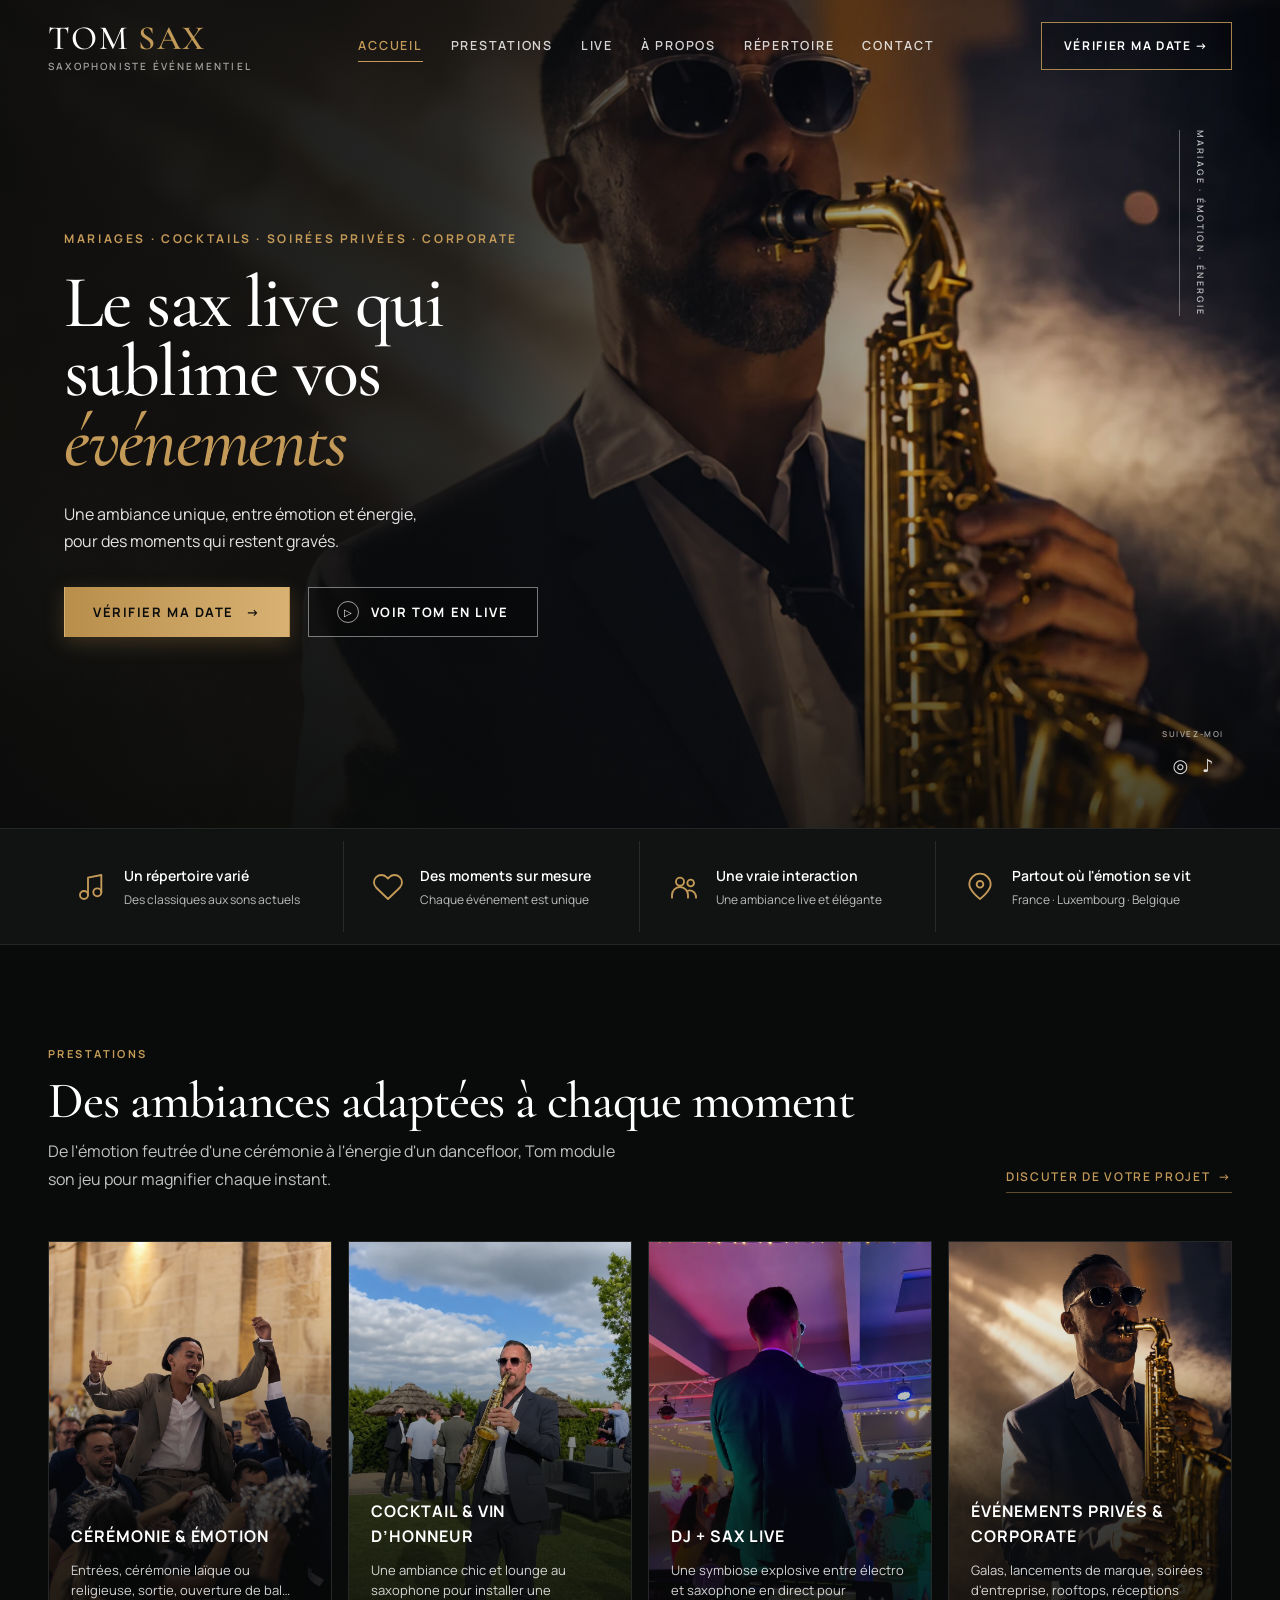
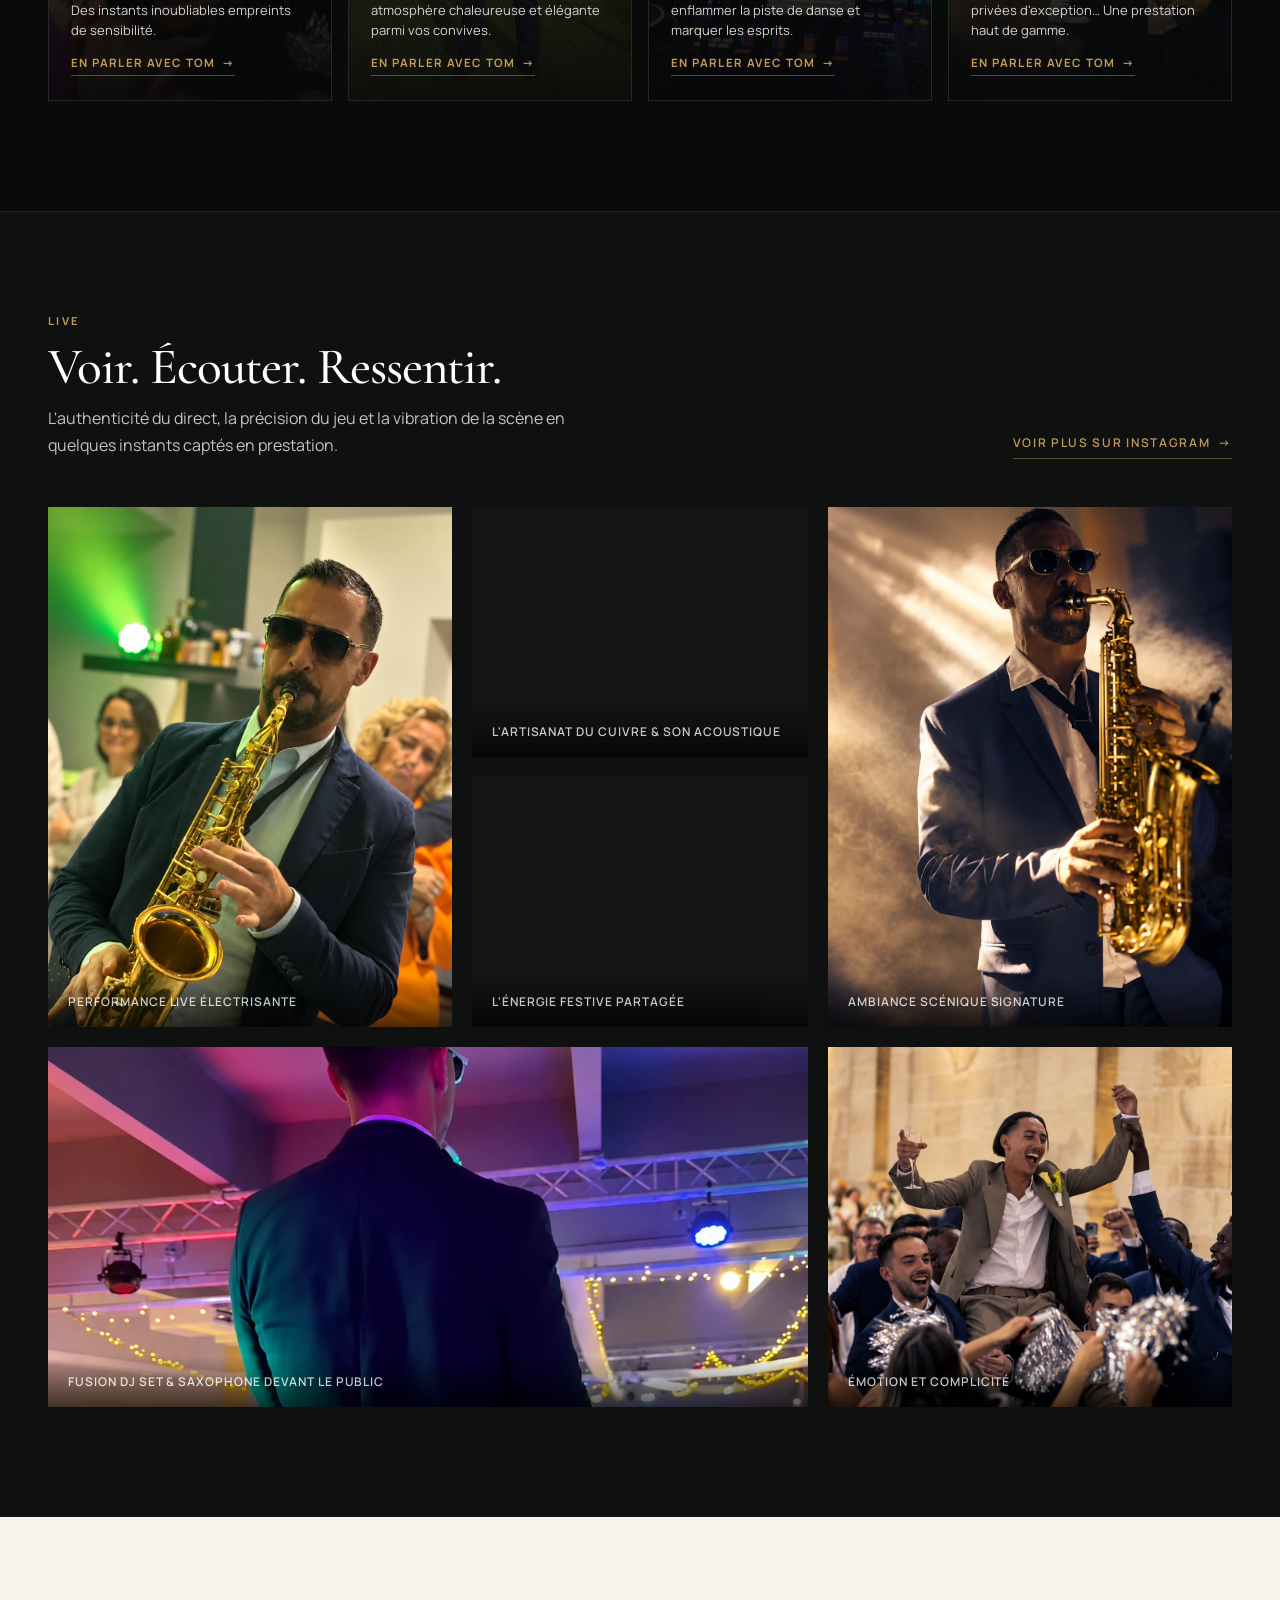
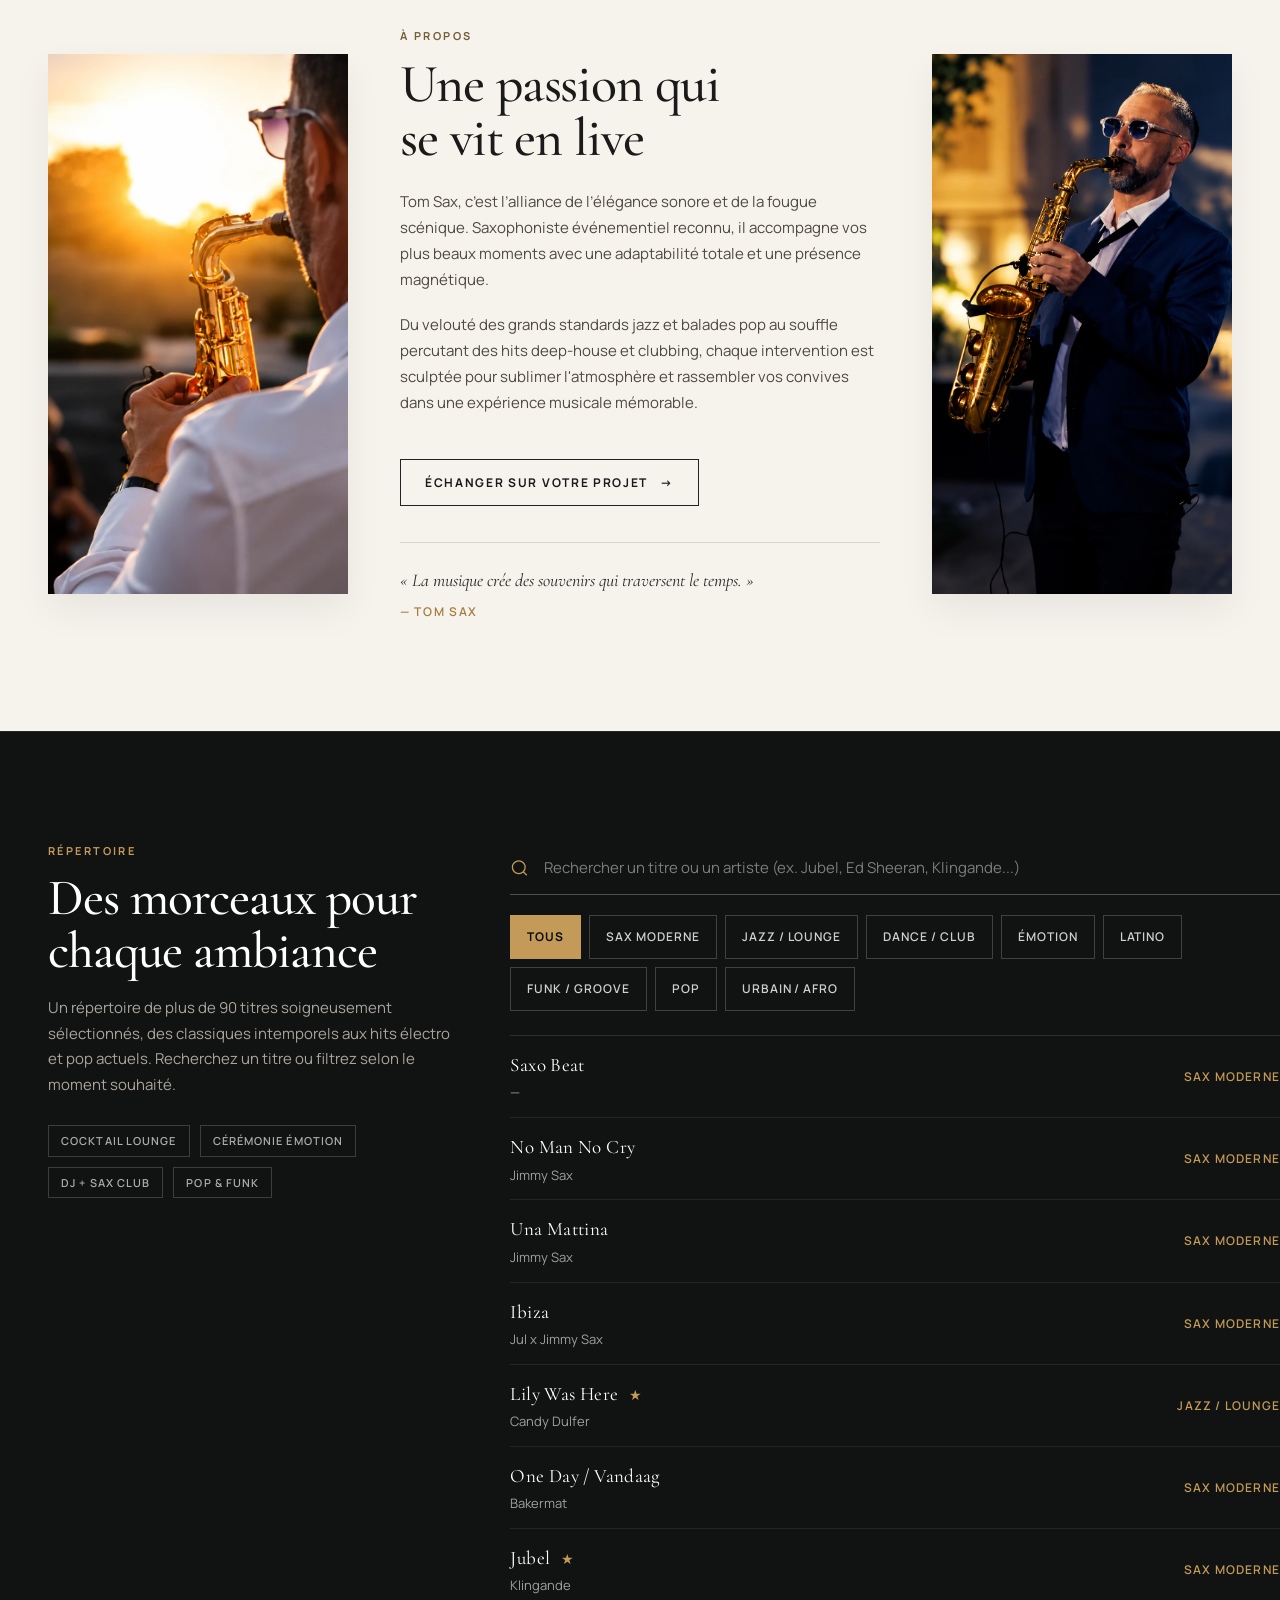
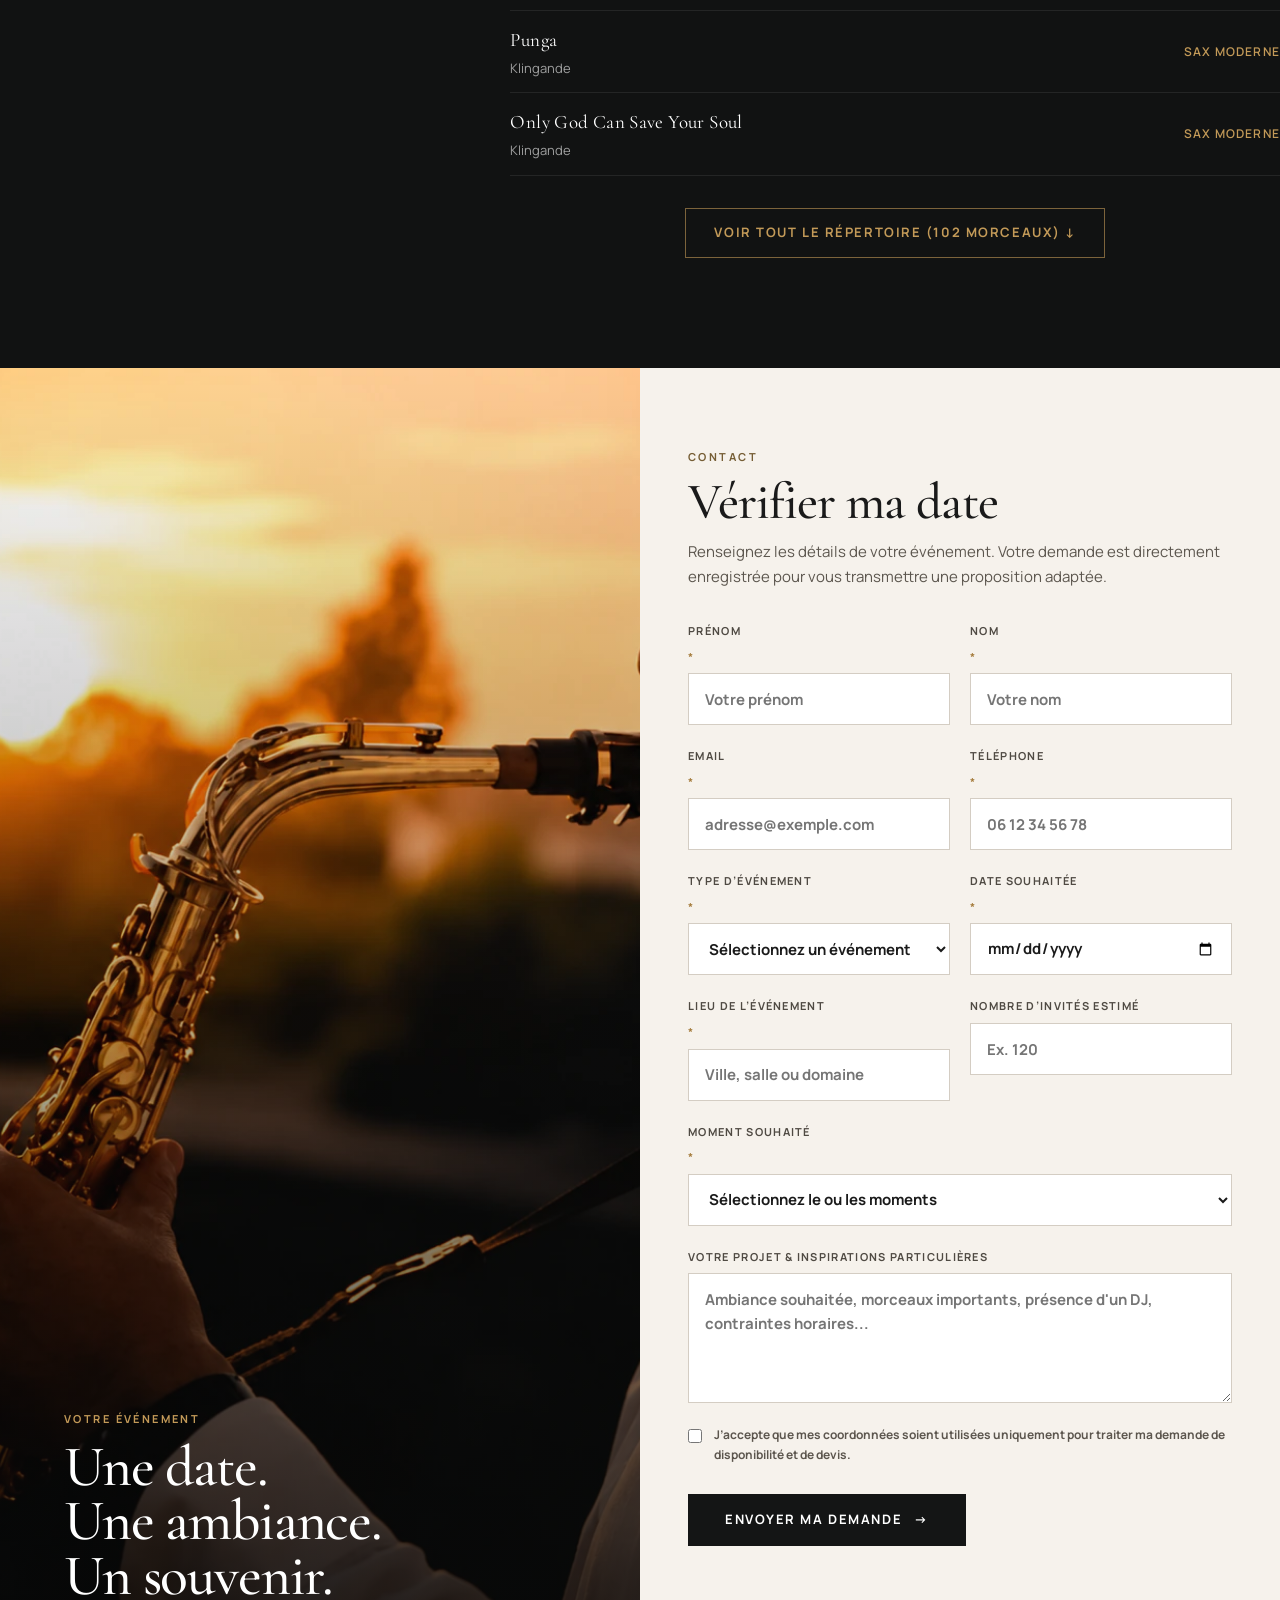
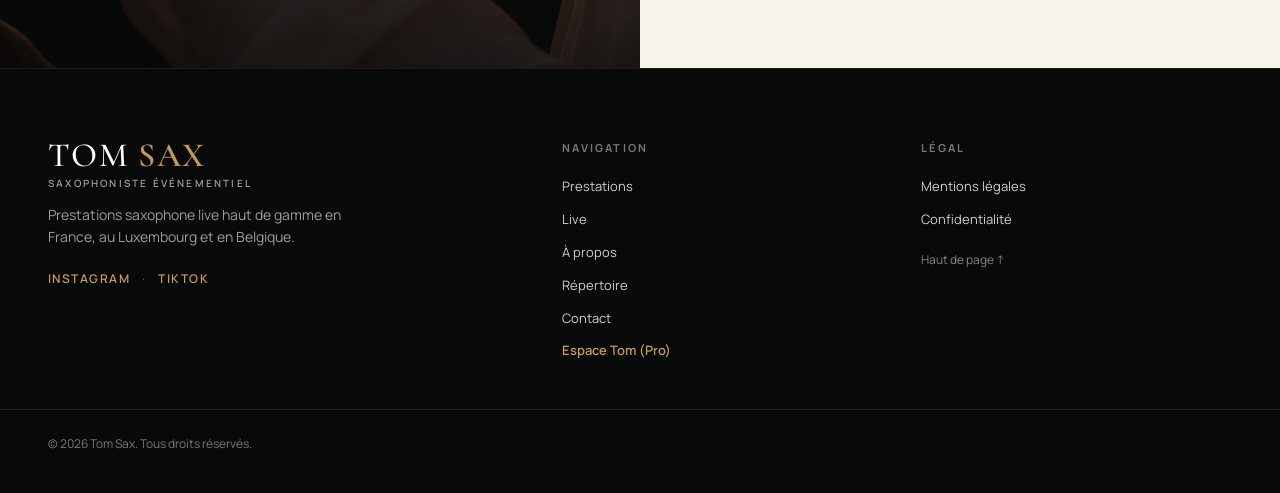
==== commit 7f501767: "fix: apply Claude UX audit corrections" ====
--- a/index.html
+++ b/index.html
@@ -34,6 +34,8 @@
   </script>
 </head>
 <body>
+  <a class="skip-link" href="#main">Aller au contenu</a>
+
   <!-- 1. Header -->
   <header class="site-header" id="top">
     <div class="header-container">
@@ -63,11 +65,10 @@
       <a href="#apropos">À propos</a>
       <a href="#repertoire">Répertoire</a>
       <a href="#contact">Contact</a>
-      <a href="admin/login.html">Espace Tom</a>
     </nav>
   </header>
 
-  <main>
+  <main id="main">
     <!-- 2. Hero -->
     <section class="hero" aria-labelledby="hero-title">
       <img class="hero-image" src="assets/images/webp/04-gold-smoke-portrait.webp" alt="Tom Sax au saxophone sous une lumière dorée scénique" width="1600" height="1066" fetchpriority="high">
@@ -91,7 +92,6 @@
             <div class="socials">
               <a href="https://www.instagram.com/tomsaxoff/" target="_blank" rel="noreferrer" aria-label="Instagram de Tom Sax">◎</a>
               <a href="https://www.tiktok.com/@tomsaxoff" target="_blank" rel="noreferrer" aria-label="TikTok de Tom Sax">♪</a>
-              <a href="https://www.youtube.com/" target="_blank" rel="noreferrer" aria-label="YouTube de Tom Sax">▻</a>
             </div>
           </div>
         </aside>
@@ -134,38 +134,42 @@
 
         <div class="service-grid">
           <article class="service-card reveal">
-            <img src="assets/images/webp/02-wedding-groom.webp" alt="Ambiance raffinée de mariage avec marié et invités" decoding="async">
+            <img src="assets/images/webp/02-wedding-groom.webp" alt="Ambiance raffinée de mariage avec marié et invités" loading="lazy" decoding="async">
             <div class="service-shade"></div>
             <div class="service-copy">
               <h3>Cérémonie & émotion</h3>
               <p>Entrées, cérémonie laïque ou religieuse, sortie, ouverture de bal… Des instants inoubliables empreints de sensibilité.</p>
+              <a class="service-action" href="#contact" data-service="ceremonie">En parler avec Tom <span>→</span></a>
             </div>
           </article>
 
           <article class="service-card reveal">
-            <img src="assets/images/webp/05-garden-cocktail.webp" alt="Tom Sax en prestation au cocktail dans un jardin ensoleillé" decoding="async">
+            <img src="assets/images/webp/05-garden-cocktail.webp" alt="Tom Sax en prestation au cocktail dans un jardin ensoleillé" loading="lazy" decoding="async">
             <div class="service-shade"></div>
             <div class="service-copy">
               <h3>Cocktail & vin d’honneur</h3>
               <p>Une ambiance chic et lounge au saxophone pour installer une atmosphère chaleureuse et élégante parmi vos convives.</p>
+              <a class="service-action" href="#contact" data-service="cocktail">En parler avec Tom <span>→</span></a>
             </div>
           </article>
 
           <article class="service-card reveal">
-            <img src="assets/images/webp/07-dj-dancefloor.webp" alt="Tom Sax sur scène aux côtés du DJ face à la foule" decoding="async">
+            <img src="assets/images/webp/07-dj-dancefloor.webp" alt="Tom Sax sur scène aux côtés du DJ face à la foule" loading="lazy" decoding="async">
             <div class="service-shade"></div>
             <div class="service-copy">
               <h3>DJ + Sax live</h3>
               <p>Une symbiose explosive entre électro et saxophone en direct pour enflammer la piste de danse et marquer les esprits.</p>
+              <a class="service-action" href="#contact" data-service="djsax">En parler avec Tom <span>→</span></a>
             </div>
           </article>
 
           <article class="service-card reveal">
-            <img src="assets/images/webp/10-gold-smoke-portrait-2.webp" alt="Tom Sax en performance live sous les lumières scéniques" decoding="async">
+            <img src="assets/images/webp/10-gold-smoke-portrait-2.webp" alt="Tom Sax en performance live sous les lumières scéniques" loading="lazy" decoding="async">
             <div class="service-shade"></div>
             <div class="service-copy">
               <h3>Événements privés & corporate</h3>
               <p>Galas, lancements de marque, soirées d'entreprise, rooftops, réceptions privées d'exception… Une prestation haut de gamme.</p>
+              <a class="service-action" href="#contact" data-service="corporate">En parler avec Tom <span>→</span></a>
             </div>
           </article>
         </div>
@@ -187,36 +191,36 @@
         <div class="live-gallery">
           <!-- Col 1: tall card -->
           <figure class="gallery-item gallery-tall reveal">
-            <img src="assets/images/webp/03-green-live.webp" alt="Tom Sax en performance live sous éclairage scénique émeraude" decoding="async">
+            <img src="assets/images/webp/03-green-live.webp" alt="Tom Sax en performance live sous éclairage scénique émeraude" loading="lazy" decoding="async">
             <div class="gallery-caption">Performance live électrisante</div>
           </figure>
 
           <!-- Col 2: two stacked cards -->
           <div class="gallery-stack">
             <figure class="gallery-item gallery-medium reveal">
-              <img src="assets/images/webp/06-sax-detail.webp" alt="Détail et orfèvrerie des clés du saxophone" decoding="async">
+              <img src="assets/images/webp/06-sax-detail.webp" alt="Détail et orfèvrerie des clés du saxophone" loading="lazy" decoding="async">
               <div class="gallery-caption">L'artisanat du cuivre & son acoustique</div>
             </figure>
             <figure class="gallery-item gallery-medium reveal">
-              <img src="assets/images/webp/09-wedding-dance.webp" alt="Danse et ambiance festive lors d'une soirée événementielle" decoding="async">
+              <img src="assets/images/webp/09-wedding-dance.webp" alt="Danse et ambiance festive lors d'une soirée événementielle" loading="lazy" decoding="async">
               <div class="gallery-caption">L'énergie festive partagée</div>
             </figure>
           </div>
 
           <!-- Col 3: tall card -->
           <figure class="gallery-item gallery-tall reveal">
-            <img src="assets/images/webp/10-gold-smoke-portrait-2.webp" alt="Tom Sax sur scène au milieu des volutes dorées" decoding="async">
+            <img src="assets/images/webp/10-gold-smoke-portrait-2.webp" alt="Tom Sax sur scène au milieu des volutes dorées" loading="lazy" decoding="async">
             <div class="gallery-caption">Ambiance scénique signature</div>
           </figure>
 
           <!-- Row 2: wide card + standard card -->
           <figure class="gallery-item gallery-wide reveal">
-            <img src="assets/images/webp/07-dj-dancefloor.webp" alt="Tom Sax sur le dancefloor aux côtés de la régie DJ" decoding="async">
+            <img src="assets/images/webp/07-dj-dancefloor.webp" alt="Tom Sax sur le dancefloor aux côtés de la régie DJ" loading="lazy" decoding="async">
             <div class="gallery-caption">Fusion DJ set & saxophone devant le public</div>
           </figure>
 
           <figure class="gallery-item gallery-standard reveal">
-            <img src="assets/images/webp/02-wedding-groom.webp" alt="Célébration et élégance lors d'un mariage" decoding="async">
+            <img src="assets/images/webp/02-wedding-groom.webp" alt="Célébration et élégance lors d'un mariage" loading="lazy" decoding="async">
             <div class="gallery-caption">Émotion et complicité</div>
           </figure>
         </div>
@@ -227,7 +231,7 @@
     <section class="about" id="apropos" aria-labelledby="about-title">
       <div class="container about-grid">
         <figure class="about-photo reveal">
-          <img src="assets/images/webp/01-sunset-back.webp" alt="Tom Sax contemplant le coucher de soleil avec son saxophone" decoding="async">
+          <img src="assets/images/webp/01-sunset-back.webp" alt="Tom Sax contemplant le coucher de soleil avec son saxophone" loading="lazy" decoding="async">
         </figure>
 
         <div class="about-center reveal">
@@ -246,7 +250,7 @@
         </div>
 
         <figure class="about-photo reveal">
-          <img src="assets/images/webp/08-night-portrait.webp" alt="Tom Sax en portrait nocturne intense sur scène" decoding="async">
+          <img src="assets/images/webp/08-night-portrait.webp" alt="Tom Sax en portrait nocturne intense sur scène" loading="lazy" decoding="async">
         </figure>
       </div>
     </section>
@@ -283,7 +287,7 @@
     <!-- 8. Vérifier ma date / Contact (50/50 Split) -->
     <section class="contact" id="contact" aria-labelledby="contact-title">
       <div class="contact-visual">
-        <img src="assets/images/webp/11-sunset-profile.webp" alt="Tom Sax silhouette profil au saxophone face au soleil couchant" decoding="async">
+        <img src="assets/images/webp/11-sunset-profile.webp" alt="Tom Sax silhouette profil au saxophone face au soleil couchant" loading="lazy" decoding="async">
         <div class="contact-visual-overlay"></div>
         <div class="contact-visual-copy reveal">
           <p class="section-label gold">VOTRE ÉVÉNEMENT</p>
@@ -415,6 +419,80 @@
     </div>
   </footer>
 
+  <!-- Modale : Proposer un morceau -->
+  <div class="modal-overlay" id="suggest-modal" role="dialog" aria-modal="true" aria-labelledby="modal-suggest-title" hidden>
+    <div class="modal-card">
+      <button class="modal-close" type="button" id="close-suggest-modal" aria-label="Fermer la boîte de dialogue">✕</button>
+
+      <div class="modal-header">
+        <p class="section-label gold">RÉPERTOIRE</p>
+        <h2 id="modal-suggest-title">Proposer un morceau</h2>
+        <p class="modal-desc">Vous avez un morceau précis en tête ? Envoyez votre demande à Tom afin qu’il puisse vérifier s’il est possible de le préparer pour votre événement.</p>
+      </div>
+
+      <form id="suggest-form" class="modal-form" novalidate>
+        <div class="form-row">
+          <label>Morceau recherché <span class="req">*</span>
+            <input name="requestedSong" id="suggest-song" required placeholder="Titre du morceau">
+          </label>
+          <label>Artiste
+            <input name="requestedArtist" id="suggest-artist" placeholder="Artiste (facultatif)">
+          </label>
+        </div>
+
+        <label>Lien vers le morceau
+          <input name="requestedSongLink" id="suggest-link" type="url" placeholder="https://...">
+          <span class="field-hint">Spotify, Apple Music, Deezer ou autre</span>
+        </label>
+
+        <div class="form-row">
+          <label>Type d’événement <span class="req">*</span>
+            <select name="eventType" id="suggest-event-type" required>
+              <option value="">Sélectionnez un événement</option>
+              <option value="Mariage">Mariage</option>
+              <option value="Cocktail / Vin d'honneur">Cocktail / Vin d'honneur</option>
+              <option value="Soirée privée">Soirée privée</option>
+              <option value="Corporate / Entreprise">Corporate / Entreprise</option>
+              <option value="Anniversaire">Anniversaire</option>
+              <option value="Établissement / Rooftop">Établissement / Rooftop</option>
+              <option value="Autre">Autre</option>
+            </select>
+          </label>
+          <label>Date de l’événement <span class="req">*</span>
+            <input name="eventDate" id="suggest-event-date" type="date" required>
+          </label>
+        </div>
+
+        <div class="form-row">
+          <label>Prénom <span class="req">*</span>
+            <input name="firstName" id="suggest-first-name" required autocomplete="given-name" placeholder="Votre prénom">
+          </label>
+          <label>Email <span class="req">*</span>
+            <input name="email" id="suggest-email" type="email" required autocomplete="email" placeholder="adresse@exemple.com">
+          </label>
+        </div>
+
+        <div class="form-row">
+          <label>Téléphone
+            <input name="phone" id="suggest-phone" type="tel" autocomplete="tel" placeholder="06 12 34 56 78 (facultatif)">
+          </label>
+        </div>
+
+        <label>Message
+          <textarea name="message" id="suggest-message" rows="3" placeholder="Précisions sur le moment souhaité, l'ambiance attendue... (facultatif)"></textarea>
+        </label>
+
+        <p class="modal-notice">La demande reste soumise à validation selon le morceau, le délai de préparation et les conditions de la prestation.</p>
+
+        <div class="modal-actions">
+          <button type="submit" class="btn btn-gold btn-submit">Demander à Tom <span>→</span></button>
+        </div>
+
+        <p id="suggest-status" class="form-status" role="status" aria-live="polite"></p>
+      </form>
+    </div>
+  </div>
+
   <script src="js/data.js"></script>
   <script src="js/animations.js"></script>
   <script src="js/music.js"></script>
--- a/css/style.css
+++ b/css/style.css
@@ -49,13 +49,39 @@
   padding-inline: 64px;
 }
 
+/* Accessibilité : Skip link */
+.skip-link {
+  position: absolute;
+  top: -120px;
+  left: 24px;
+  z-index: 1000;
+  padding: 12px 24px;
+  background: var(--ink);
+  color: var(--gold);
+  border: 1px solid var(--gold);
+  font-family: var(--sans);
+  font-size: 13px;
+  font-weight: 700;
+  letter-spacing: 0.1em;
+  text-transform: uppercase;
+  text-decoration: none;
+  box-shadow: 0 8px 24px rgba(0, 0, 0, 0.5);
+  transition: top 0.2s cubic-bezier(0.16, 1, 0.3, 1);
+}
+
+.skip-link:focus {
+  top: 20px;
+  outline: 2px solid var(--gold);
+  outline-offset: 3px;
+}
+
 /* Typographies globales */
 .section-label {
   font-size: 11px;
   font-weight: 700;
   letter-spacing: 0.22em;
   text-transform: uppercase;
-  color: #8c734b;
+  color: #755d34; /* Contraste 5.58:1 sur fond #f6f2ec (WCAG AA >= 4.5:1) */
   margin-bottom: 12px;
 }
 
@@ -186,15 +212,38 @@
    ========================================================================== */
 
 .site-header {
-  position: absolute;
+  position: fixed;
   top: 0;
   left: 0;
   right: 0;
-  z-index: 60;
+  z-index: 90;
   height: 92px;
   color: #fff;
   display: flex;
   align-items: center;
+  transition: background 0.3s cubic-bezier(0.16, 1, 0.3, 1),
+              backdrop-filter 0.3s cubic-bezier(0.16, 1, 0.3, 1),
+              -webkit-backdrop-filter 0.3s cubic-bezier(0.16, 1, 0.3, 1),
+              border-bottom 0.3s cubic-bezier(0.16, 1, 0.3, 1),
+              box-shadow 0.3s cubic-bezier(0.16, 1, 0.3, 1),
+              height 0.3s cubic-bezier(0.16, 1, 0.3, 1);
+}
+
+.site-header.scrolled {
+  background: rgba(9, 10, 10, 0.92);
+  backdrop-filter: blur(10px);
+  -webkit-backdrop-filter: blur(10px);
+  border-bottom: 1px solid rgba(255, 255, 255, 0.08);
+  box-shadow: 0 4px 24px rgba(0, 0, 0, 0.4);
+  height: 80px;
+}
+
+#prestations,
+#live,
+#apropos,
+#repertoire,
+#contact {
+  scroll-margin-top: 96px;
 }
 
 .header-container {
@@ -228,11 +277,11 @@
 
 .brand small {
   font-family: var(--sans);
-  font-size: 9px;
-  font-weight: 600;
-  letter-spacing: 0.24em;
-  text-transform: uppercase;
-  color: rgba(255, 255, 255, 0.85);
+  font-size: 10px;
+  font-weight: 600;
+  letter-spacing: 0.22em;
+  text-transform: uppercase;
+  color: rgba(255, 255, 255, 0.6);
   margin-top: 5px;
 }
 
@@ -243,13 +292,13 @@
 }
 
 .desktop-nav a {
+  font-size: 12.5px;
+  font-weight: 600;
+  letter-spacing: 0.14em;
+  text-transform: uppercase;
+  color: rgba(255, 255, 255, 0.82);
+  padding-block: 6px;
   position: relative;
-  font-size: 12px;
-  font-weight: 600;
-  letter-spacing: 0.14em;
-  text-transform: uppercase;
-  color: rgba(255, 255, 255, 0.85);
-  padding: 8px 0;
 }
 
 .desktop-nav a:hover,
@@ -576,6 +625,27 @@
   color: rgba(255, 255, 255, 0.82);
 }
 
+.service-action {
+  display: inline-flex;
+  align-items: center;
+  gap: 6px;
+  margin-top: 14px;
+  font-size: 11.5px;
+  font-weight: 700;
+  letter-spacing: 0.12em;
+  text-transform: uppercase;
+  color: var(--gold);
+  border-bottom: 1px solid rgba(195, 154, 88, 0.45);
+  padding-bottom: 2px;
+  transition: all 0.25s ease;
+}
+
+.service-action:hover {
+  color: #fff;
+  border-bottom-color: #fff;
+  gap: 9px;
+}
+
 /* ==========================================================================
    5. LIVE / GALERIE ÉDITORIALE
    ========================================================================== */
@@ -822,7 +892,11 @@
   border: 1px solid rgba(255, 255, 255, 0.2);
   color: rgba(255, 255, 255, 0.8);
   background: transparent;
-  padding: 8px 14px;
+  padding: 8px 16px;
+  min-height: 44px;
+  display: inline-flex;
+  align-items: center;
+  justify-content: center;
   font-size: 12px;
   font-weight: 600;
   text-transform: uppercase;
@@ -841,6 +915,40 @@
   border-color: var(--gold);
   color: #0b0c0c;
   font-weight: 700;
+}
+
+.music-empty-state {
+  padding: 44px 24px;
+  background: rgba(255, 255, 255, 0.03);
+  border: 1px solid rgba(255, 255, 255, 0.08);
+  margin-block: 20px;
+  text-align: center;
+}
+
+.music-empty-title {
+  font-family: var(--serif);
+  font-size: 26px;
+  color: #fff;
+  margin-bottom: 8px;
+}
+
+.music-empty-desc {
+  font-size: 15px;
+  color: rgba(255, 255, 255, 0.7);
+  margin-bottom: 24px;
+  max-width: 480px;
+  margin-inline: auto;
+  line-height: 1.6;
+}
+
+.music-suggest-btn {
+  margin-inline: auto;
+}
+
+.music-empty-simple {
+  padding: 32px 0;
+  color: rgba(255, 255, 255, 0.5);
+  font-size: 15px;
 }
 
 .music-list {
@@ -1173,3 +1281,166 @@
   opacity: 1;
   transform: none;
 }
+
+/* ==========================================================================
+   10. MODALE : PROPOSER UN MORCEAU
+   ========================================================================== */
+
+.modal-overlay {
+  position: fixed;
+  inset: 0;
+  z-index: 150;
+  background: rgba(9, 10, 10, 0.88);
+  backdrop-filter: blur(8px);
+  -webkit-backdrop-filter: blur(8px);
+  display: flex;
+  align-items: center;
+  justify-content: center;
+  padding: 24px;
+  overflow-y: auto;
+  opacity: 1;
+  transition: opacity 0.25s ease;
+}
+
+.modal-overlay[hidden] {
+  display: none !important;
+  opacity: 0;
+}
+
+.modal-card {
+  position: relative;
+  width: 100%;
+  max-width: 640px;
+  background: #0f1011;
+  border: 1px solid rgba(195, 154, 88, 0.35);
+  box-shadow: 0 20px 60px rgba(0, 0, 0, 0.8);
+  padding: 44px 40px 40px;
+  color: #fff;
+  max-height: 90vh;
+  overflow-y: auto;
+}
+
+.modal-close {
+  position: absolute;
+  top: 16px;
+  right: 16px;
+  width: 44px;
+  height: 44px;
+  background: transparent;
+  border: 1px solid rgba(255, 255, 255, 0.15);
+  color: #fff;
+  font-size: 18px;
+  display: inline-flex;
+  align-items: center;
+  justify-content: center;
+  cursor: pointer;
+  transition: all 0.2s ease;
+}
+
+.modal-close:hover,
+.modal-close:focus-visible {
+  border-color: var(--gold);
+  color: var(--gold);
+  outline: none;
+}
+
+.modal-header {
+  margin-bottom: 28px;
+  padding-right: 32px;
+}
+
+.modal-header h2 {
+  font-family: var(--serif);
+  font-size: clamp(32px, 3.5vw, 42px);
+  font-weight: 500;
+  line-height: 1.1;
+  color: #fff;
+  margin-bottom: 12px;
+}
+
+.modal-desc {
+  font-size: 14px;
+  line-height: 1.6;
+  color: rgba(255, 255, 255, 0.7);
+}
+
+.modal-form {
+  display: flex;
+  flex-direction: column;
+  gap: 20px;
+}
+
+.modal-form .form-row {
+  display: grid;
+  grid-template-columns: 1fr 1fr;
+  gap: 20px;
+}
+
+.modal-form label {
+  display: flex;
+  flex-direction: column;
+  gap: 8px;
+  font-size: 12px;
+  font-weight: 600;
+  letter-spacing: 0.08em;
+  text-transform: uppercase;
+  color: rgba(255, 255, 255, 0.75);
+}
+
+.modal-form .req {
+  color: var(--gold);
+}
+
+.modal-form input,
+.modal-form select,
+.modal-form textarea {
+  width: 100%;
+  background: rgba(255, 255, 255, 0.04);
+  border: 1px solid rgba(255, 255, 255, 0.18);
+  color: #fff;
+  padding: 0 16px;
+  font-family: var(--sans);
+  font-size: 14px;
+  min-height: 48px;
+  transition: border-color 0.2s ease, background 0.2s ease;
+}
+
+.modal-form select option {
+  background: #151617;
+  color: #fff;
+}
+
+.modal-form textarea {
+  min-height: 80px;
+  padding: 12px 16px;
+  resize: vertical;
+}
+
+.modal-form input:focus,
+.modal-form select:focus,
+.modal-form textarea:focus {
+  border-color: var(--gold);
+  background: rgba(255, 255, 255, 0.07);
+  outline: none;
+}
+
+.field-hint {
+  font-size: 11px;
+  text-transform: none;
+  letter-spacing: normal;
+  color: rgba(255, 255, 255, 0.5);
+  margin-top: -2px;
+}
+
+.modal-notice {
+  font-size: 12px;
+  line-height: 1.5;
+  color: rgba(255, 255, 255, 0.55);
+  border-left: 2px solid var(--gold);
+  padding-left: 12px;
+  margin-top: 4px;
+}
+
+.modal-actions {
+  margin-top: 8px;
+}
--- a/css/responsive.css
+++ b/css/responsive.css
@@ -207,6 +207,23 @@
   .services, .live, .about, .repertoire {
     padding: 80px 0;
   }
+  .site-header.scrolled {
+    height: 72px;
+  }
+  #prestations,
+  #live,
+  #apropos,
+  #repertoire,
+  #contact {
+    scroll-margin-top: 80px;
+  }
+  .modal-card {
+    padding: 36px 26px 30px;
+  }
+  .modal-form .form-row {
+    grid-template-columns: 1fr;
+    gap: 16px;
+  }
   .section-top {
     flex-direction: column;
     align-items: flex-start;
@@ -249,6 +266,28 @@
     height: 72px;
     width: 100%;
   }
+  .site-header.scrolled {
+    height: 64px;
+  }
+  #prestations,
+  #live,
+  #apropos,
+  #repertoire,
+  #contact {
+    scroll-margin-top: 72px;
+  }
+  .modal-overlay {
+    padding: 16px;
+  }
+  .modal-card {
+    padding: 28px 18px 24px;
+  }
+  .modal-close {
+    top: 12px;
+    right: 12px;
+    width: 40px;
+    height: 40px;
+  }
   .brand-line {
     font-size: 26px;
   }
@@ -258,6 +297,9 @@
   .mobile-nav {
     top: 72px;
     padding: 24px 20px;
+  }
+  .site-header.scrolled ~ .mobile-nav {
+    top: 64px;
   }
   .hero {
     height: 680px;
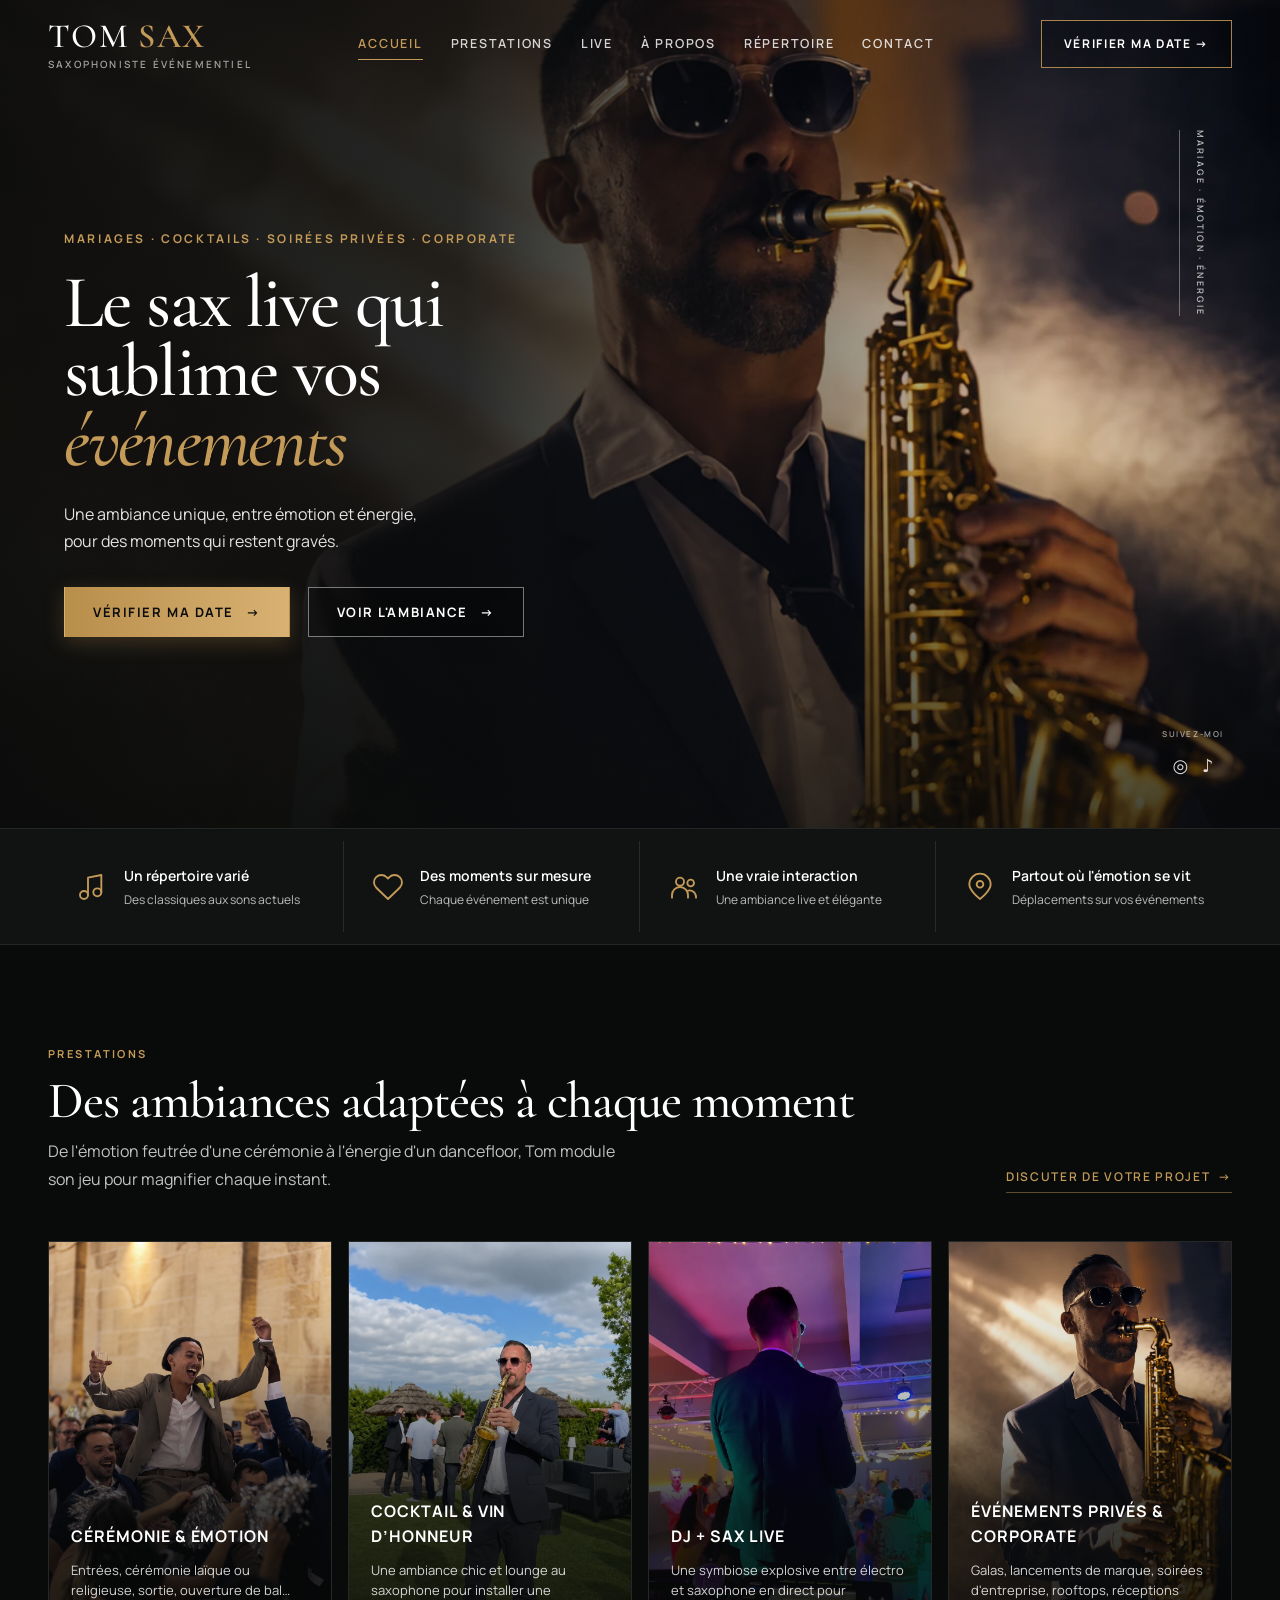
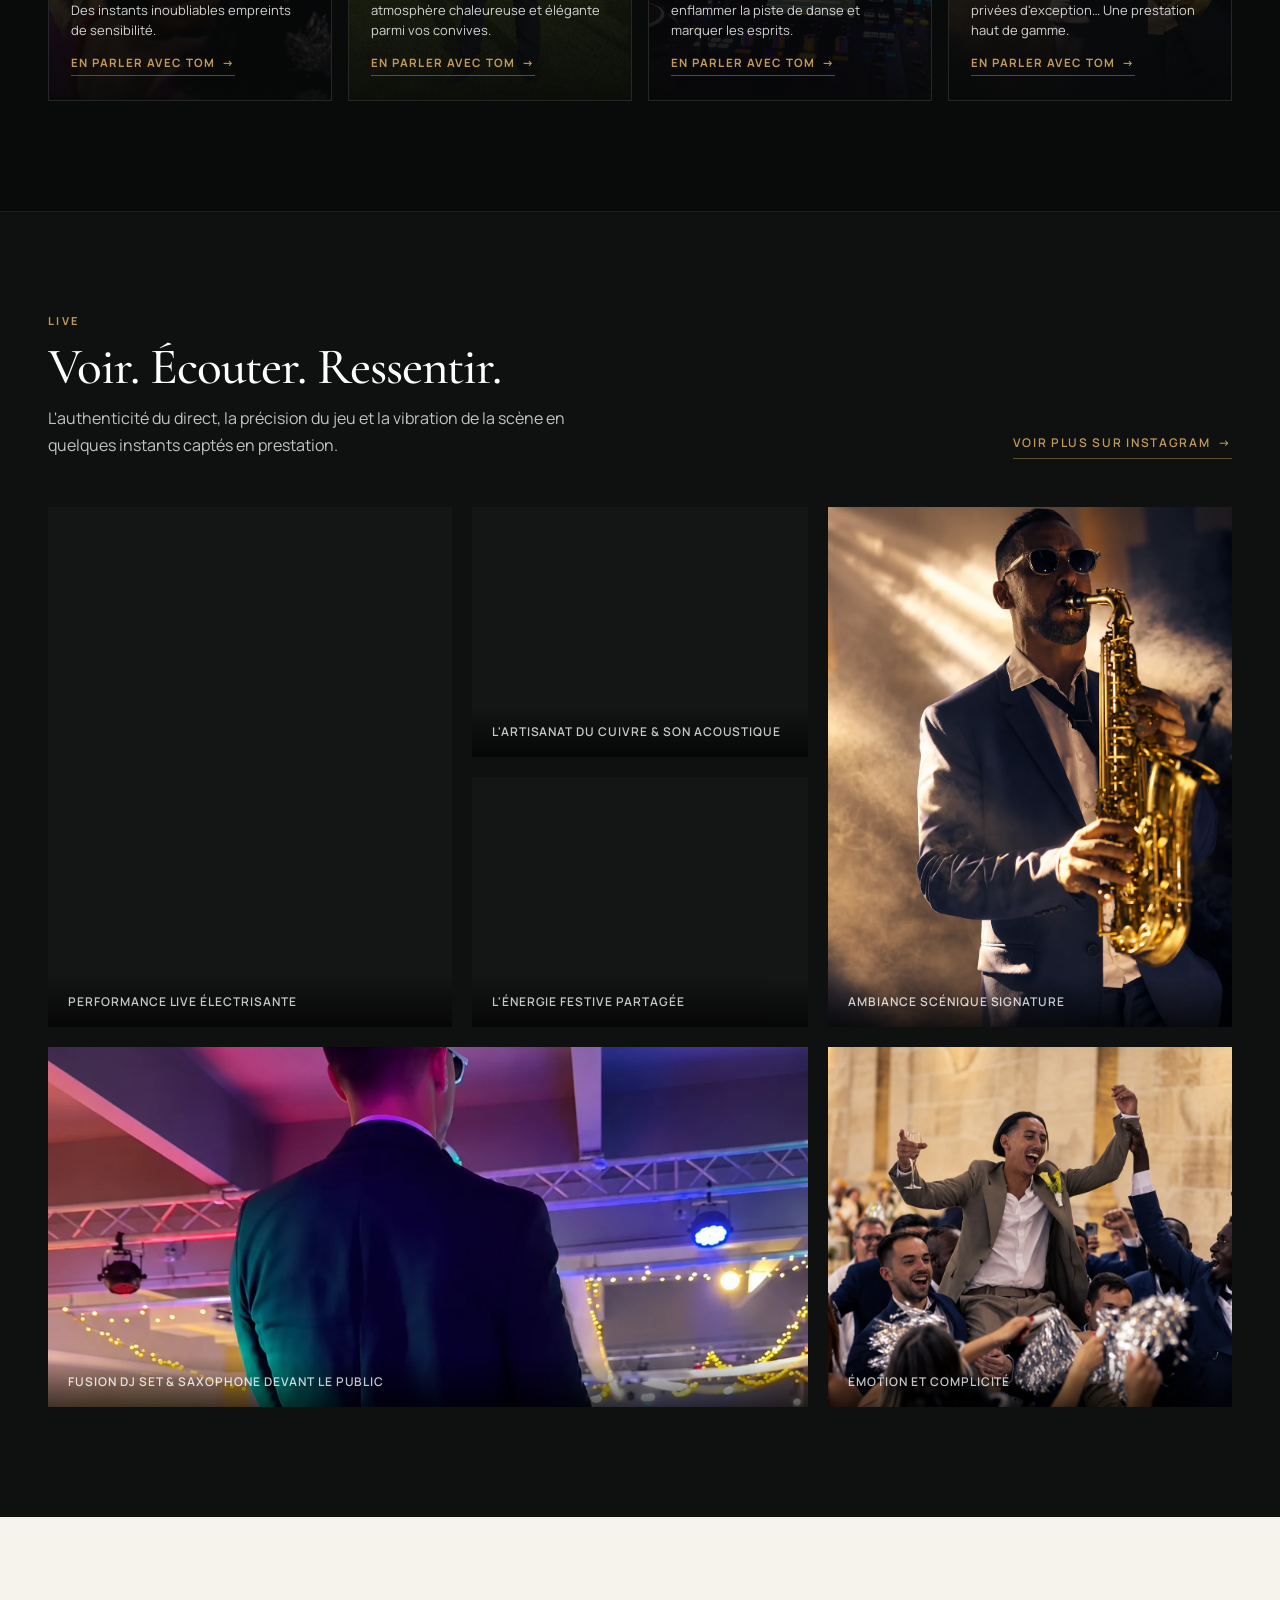
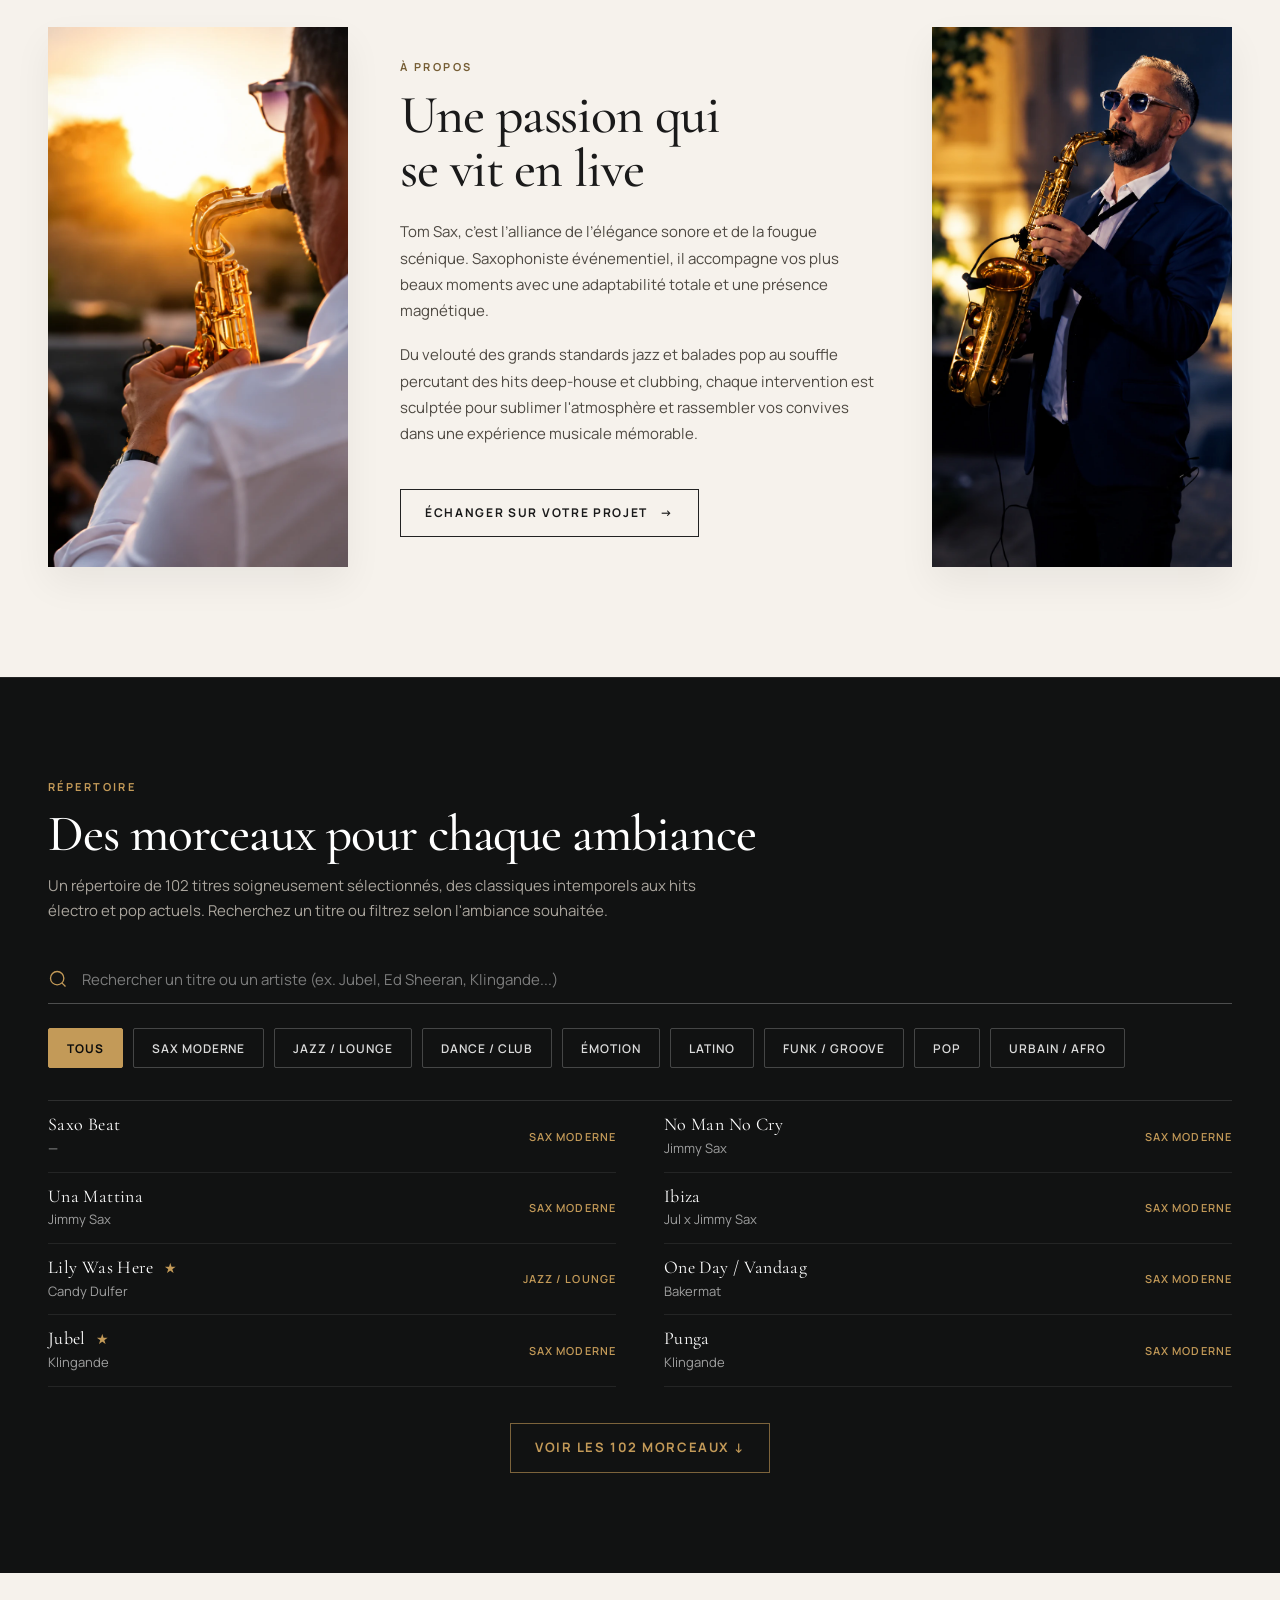
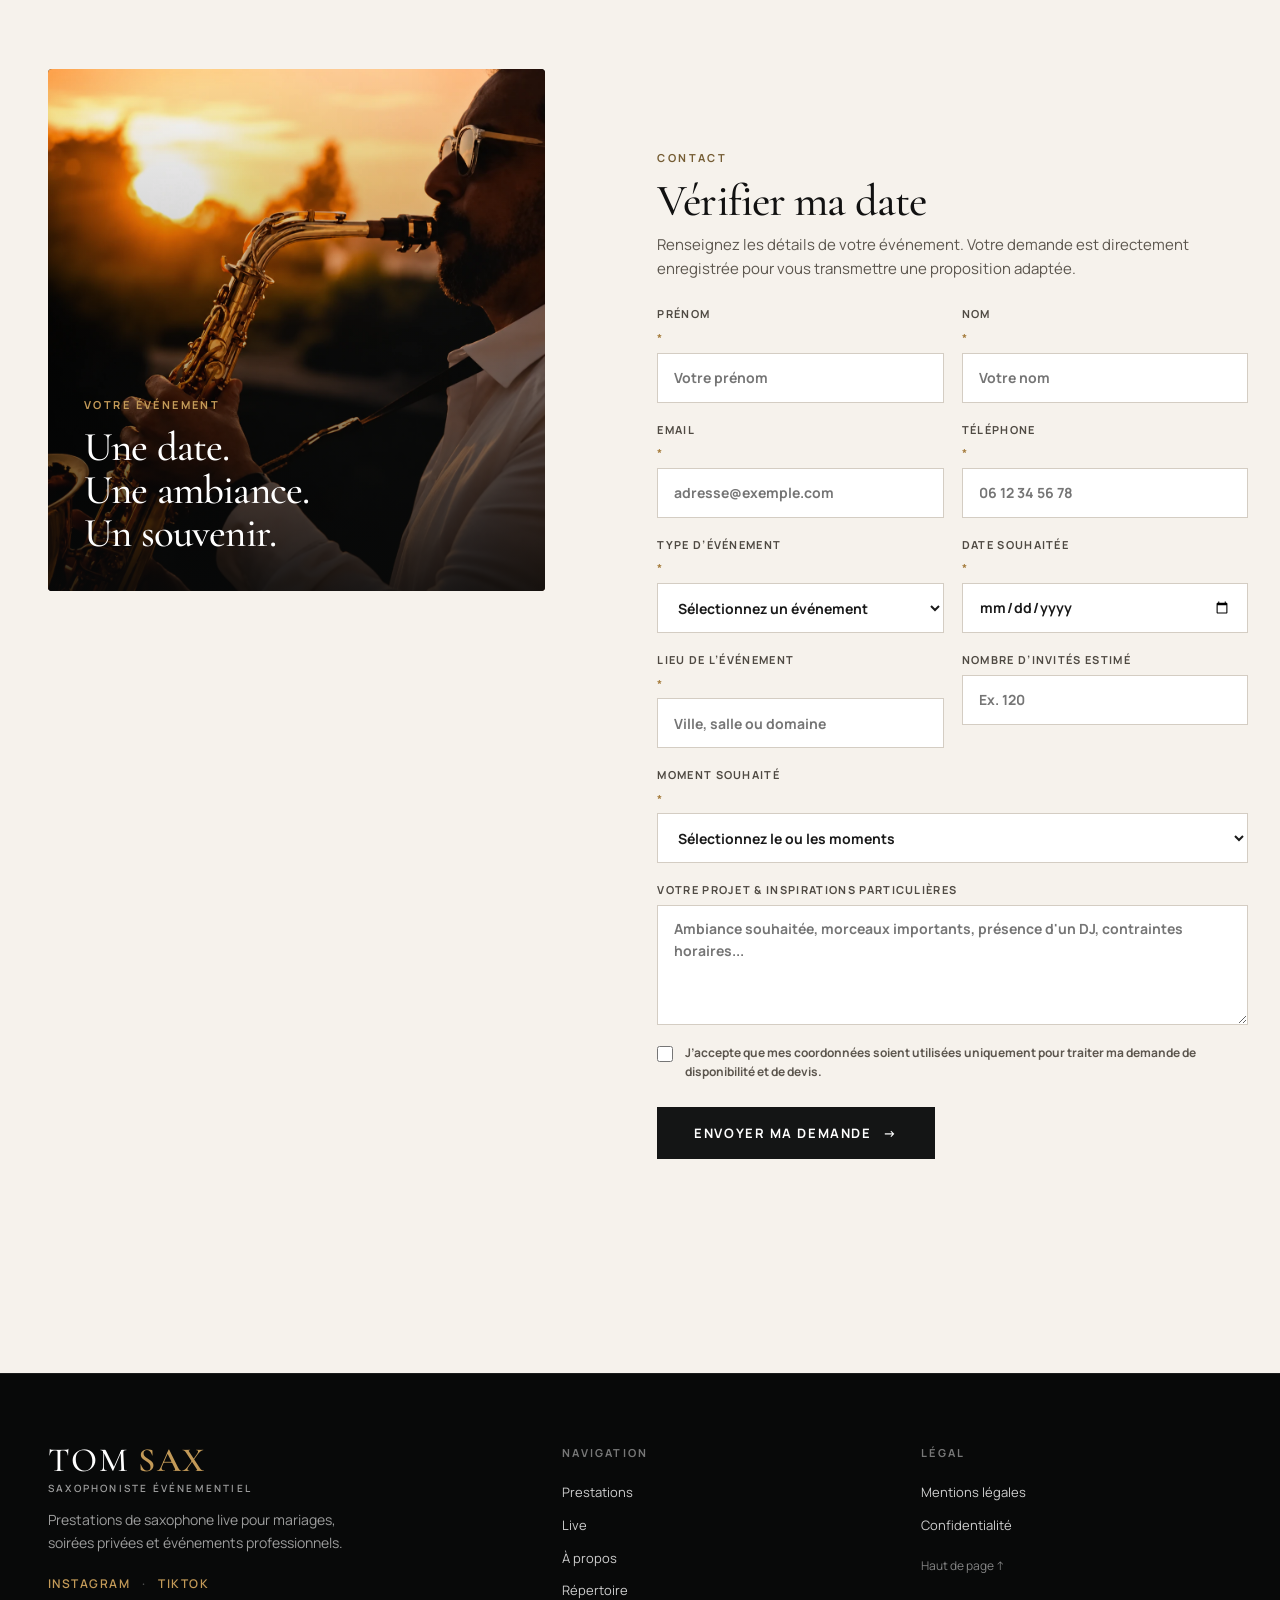
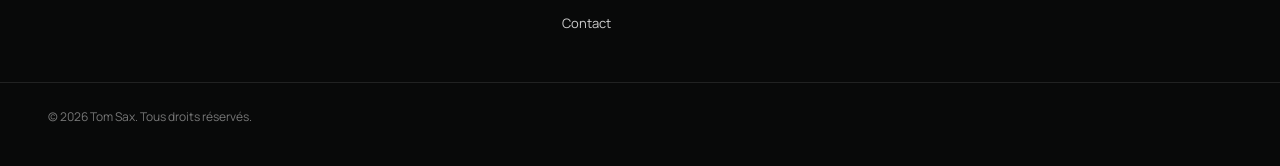
==== commit 01842760: "fix: correct UI regressions after UX audit" ====
--- a/index.html
+++ b/index.html
@@ -4,7 +4,7 @@
   <meta charset="utf-8">
   <meta name="viewport" content="width=device-width, initial-scale=1">
   <title>Tom Sax — Saxophoniste Événementiel | Mariages, Cocktails & Soirées Privées</title>
-  <meta name="description" content="Saxophoniste live d’exception pour vos mariages, cocktails, soirées privées et événements corporate. Prestations sur mesure en France, au Luxembourg et en Belgique.">
+  <meta name="description" content="Saxophoniste live d’exception pour vos mariages, cocktails, soirées privées et événements corporate. Prestations sur mesure.">
   <meta name="theme-color" content="#090a0a">
   <meta property="og:title" content="Tom Sax — Saxophoniste Événementiel">
   <meta property="og:description" content="Le sax live qui sublime vos événements : émotion, présence scénique et énergie festive.">
@@ -25,7 +25,7 @@
     "@type": "MusicGroup",
     "name": "Tom Sax",
     "genre": ["Deep House", "Electro Sax", "Pop", "Jazz Lounge", "Variété"],
-    "description": "Saxophoniste événementiel pour mariages, cocktails et soirées d'entreprise en France, Luxembourg et Belgique.",
+    "description": "Saxophoniste événementiel pour mariages, cocktails et soirées d'entreprise.",
     "sameAs": [
       "https://www.instagram.com/tomsaxoff/",
       "https://www.tiktok.com/@tomsaxoff"
@@ -81,7 +81,7 @@
           <p class="hero-lead">Une ambiance unique, entre émotion et énergie,<br>pour des moments qui restent gravés.</p>
           <div class="hero-actions">
             <a class="btn btn-gold" href="#contact">Vérifier ma date <span>→</span></a>
-            <a class="btn btn-outline" href="#live"><span class="play">▷</span> Voir Tom en live</a>
+            <a class="btn btn-outline" href="#live">Voir l'ambiance <span>→</span></a>
           </div>
         </div>
 
@@ -115,7 +115,7 @@
         </div>
         <div class="benefit">
           <div class="benefit-icon"><svg viewBox="0 0 24 24" aria-hidden="true"><path d="M20 10c0 5-8 11-8 11S4 15 4 10a8 8 0 1 1 16 0z"/><circle cx="12" cy="10" r="2.5"/></svg></div>
-          <div class="benefit-text"><strong>Partout où l'émotion se vit</strong><span>France · Luxembourg · Belgique</span></div>
+          <div class="benefit-text"><strong>Partout où l'émotion se vit</strong><span>Déplacements sur vos événements</span></div>
         </div>
       </div>
     </section>
@@ -238,15 +238,10 @@
           <p class="section-label">À PROPOS</p>
           <h2 id="about-title">Une passion qui<br>se vit en live</h2>
           <div class="about-text">
-            <p>Tom Sax, c’est l’alliance de l’élégance sonore et de la fougue scénique. Saxophoniste événementiel reconnu, il accompagne vos plus beaux moments avec une adaptabilité totale et une présence magnétique.</p>
+            <p>Tom Sax, c’est l’alliance de l’élégance sonore et de la fougue scénique. Saxophoniste événementiel, il accompagne vos plus beaux moments avec une adaptabilité totale et une présence magnétique.</p>
             <p>Du velouté des grands standards jazz et balades pop au souffle percutant des hits deep-house et clubbing, chaque intervention est sculptée pour sublimer l'atmosphère et rassembler vos convives dans une expérience musicale mémorable.</p>
           </div>
           <a class="simple-btn" href="#contact">Échanger sur votre projet <span>→</span></a>
-
-          <blockquote class="about-quote-box">
-            <p>« La musique crée des souvenirs qui traversent le temps. »</p>
-            <cite>— Tom Sax</cite>
-          </blockquote>
         </div>
 
         <figure class="about-photo reveal">
@@ -257,17 +252,11 @@
 
     <!-- 7. Répertoire -->
     <section class="repertoire" id="repertoire" aria-labelledby="repertoire-title">
-      <div class="container repertoire-layout">
-        <div class="repertoire-heading reveal">
+      <div class="container">
+        <div class="repertoire-header reveal">
           <p class="section-label gold">RÉPERTOIRE</p>
           <h2 id="repertoire-title">Des morceaux pour chaque ambiance</h2>
-          <p class="repertoire-desc">Un répertoire de plus de 90 titres soigneusement sélectionnés, des classiques intemporels aux hits électro et pop actuels. Recherchez un titre ou filtrez selon le moment souhaité.</p>
-          <div class="repertoire-tags">
-            <span>Cocktail lounge</span>
-            <span>Cérémonie émotion</span>
-            <span>DJ + Sax club</span>
-            <span>Pop & Funk</span>
-          </div>
+          <p class="repertoire-desc" id="repertoire-desc">Un répertoire soigneusement sélectionné, des classiques intemporels aux hits électro et pop actuels. Recherchez un titre ou filtrez selon l'ambiance souhaitée.</p>
         </div>
 
         <div class="music-ui reveal">
@@ -278,100 +267,102 @@
           <div id="music-filters" class="music-filters" role="group" aria-label="Filtrer le répertoire par style"></div>
           <div id="music-list" class="music-list" aria-live="polite"></div>
           <div class="music-actions">
-            <button id="music-toggle" class="btn btn-outline-gold" type="button">Voir tout le répertoire ↓</button>
-          </div>
-        </div>
-      </div>
-    </section>
-
-    <!-- 8. Vérifier ma date / Contact (50/50 Split) -->
+            <button id="music-toggle" class="btn btn-outline-gold" type="button">Voir les morceaux ↓</button>
+          </div>
+        </div>
+      </div>
+    </section>
+
+    <!-- 8. Vérifier ma date / Contact -->
     <section class="contact" id="contact" aria-labelledby="contact-title">
-      <div class="contact-visual">
-        <img src="assets/images/webp/11-sunset-profile.webp" alt="Tom Sax silhouette profil au saxophone face au soleil couchant" loading="lazy" decoding="async">
-        <div class="contact-visual-overlay"></div>
-        <div class="contact-visual-copy reveal">
-          <p class="section-label gold">VOTRE ÉVÉNEMENT</p>
-          <h2>Une date.<br>Une ambiance.<br>Un souvenir.</h2>
-        </div>
-      </div>
-
-      <div class="contact-panel">
-        <div class="contact-panel-inner reveal">
-          <div class="contact-intro">
-            <p class="section-label">CONTACT</p>
-            <h2 id="contact-title">Vérifier ma date</h2>
-            <p class="contact-desc">Renseignez les détails de votre événement. Votre demande est directement enregistrée pour vous transmettre une proposition adaptée.</p>
-          </div>
-
-          <form id="event-form" class="booking-form" novalidate>
-            <div class="form-row">
-              <label>Prénom <span class="req">*</span>
-                <input name="firstName" required autocomplete="given-name" placeholder="Votre prénom">
-              </label>
-              <label>Nom <span class="req">*</span>
-                <input name="lastName" required autocomplete="family-name" placeholder="Votre nom">
-              </label>
-            </div>
-
-            <div class="form-row">
-              <label>Email <span class="req">*</span>
-                <input name="email" type="email" required autocomplete="email" placeholder="adresse@exemple.com">
-              </label>
-              <label>Téléphone <span class="req">*</span>
-                <input name="phone" type="tel" required autocomplete="tel" placeholder="06 12 34 56 78">
-              </label>
-            </div>
-
-            <div class="form-row">
-              <label>Type d’événement <span class="req">*</span>
-                <select name="eventType" required>
-                  <option value="">Sélectionnez un événement</option>
-                  <option value="Mariage">Mariage</option>
-                  <option value="Cocktail / Vin d'honneur">Cocktail / Vin d'honneur</option>
-                  <option value="Soirée privée">Soirée privée</option>
-                  <option value="Corporate / Entreprise">Corporate / Entreprise</option>
-                  <option value="Anniversaire">Anniversaire</option>
-                  <option value="Établissement / Rooftop">Établissement / Rooftop</option>
-                  <option value="Autre">Autre</option>
+      <div class="container">
+        <div class="contact-grid">
+          <div class="contact-visual reveal">
+            <img src="assets/images/webp/11-sunset-profile.webp" alt="Tom Sax silhouette profil au saxophone face au soleil couchant" loading="lazy" decoding="async">
+            <div class="contact-visual-overlay"></div>
+            <div class="contact-visual-copy">
+              <p class="section-label gold">VOTRE ÉVÉNEMENT</p>
+              <h2>Une date.<br>Une ambiance.<br>Un souvenir.</h2>
+            </div>
+          </div>
+
+          <div class="contact-panel reveal">
+            <div class="contact-intro">
+              <p class="section-label">CONTACT</p>
+              <h2 id="contact-title">Vérifier ma date</h2>
+              <p class="contact-desc">Renseignez les détails de votre événement. Votre demande est directement enregistrée pour vous transmettre une proposition adaptée.</p>
+            </div>
+
+            <form id="event-form" class="booking-form" novalidate>
+              <div class="form-row">
+                <label>Prénom <span class="req">*</span>
+                  <input name="firstName" required autocomplete="given-name" placeholder="Votre prénom">
+                </label>
+                <label>Nom <span class="req">*</span>
+                  <input name="lastName" required autocomplete="family-name" placeholder="Votre nom">
+                </label>
+              </div>
+
+              <div class="form-row">
+                <label>Email <span class="req">*</span>
+                  <input name="email" type="email" required autocomplete="email" placeholder="adresse@exemple.com">
+                </label>
+                <label>Téléphone <span class="req">*</span>
+                  <input name="phone" type="tel" required autocomplete="tel" placeholder="06 12 34 56 78">
+                </label>
+              </div>
+
+              <div class="form-row">
+                <label>Type d’événement <span class="req">*</span>
+                  <select name="eventType" required>
+                    <option value="">Sélectionnez un événement</option>
+                    <option value="Mariage">Mariage</option>
+                    <option value="Cocktail / Vin d'honneur">Cocktail / Vin d'honneur</option>
+                    <option value="Soirée privée">Soirée privée</option>
+                    <option value="Corporate / Entreprise">Corporate / Entreprise</option>
+                    <option value="Anniversaire">Anniversaire</option>
+                    <option value="Établissement / Rooftop">Établissement / Rooftop</option>
+                    <option value="Autre">Autre</option>
+                  </select>
+                </label>
+                <label>Date souhaitée <span class="req">*</span>
+                  <input name="eventDate" type="date" required>
+                </label>
+              </div>
+
+              <div class="form-row">
+                <label>Lieu de l’événement <span class="req">*</span>
+                  <input name="location" required placeholder="Ville, salle ou domaine">
+                </label>
+                <label>Nombre d’invités estimé
+                  <input name="guestCount" type="number" min="1" placeholder="Ex. 120">
+                </label>
+              </div>
+
+              <label>Moment souhaité <span class="req">*</span>
+                <select name="moment" required>
+                  <option value="">Sélectionnez le ou les moments</option>
+                  <option value="Cérémonie uniquement">Cérémonie uniquement</option>
+                  <option value="Cocktail & Vin d'honneur">Cocktail & Vin d'honneur</option>
+                  <option value="Cocktail + Soirée dansante">Cocktail + Soirée dansante</option>
+                  <option value="Soirée dansante / DJ + Sax live">Soirée dansante / DJ + Sax live</option>
+                  <option value="Journée complète / Sur-mesure">Journée complète / Sur-mesure</option>
                 </select>
               </label>
-              <label>Date souhaitée <span class="req">*</span>
-                <input name="eventDate" type="date" required>
+
+              <label>Votre projet & inspirations particulières
+                <textarea name="message" rows="4" placeholder="Ambiance souhaitée, morceaux importants, présence d'un DJ, contraintes horaires..."></textarea>
               </label>
-            </div>
-
-            <div class="form-row">
-              <label>Lieu de l’événement <span class="req">*</span>
-                <input name="location" required placeholder="Ville, salle ou domaine">
+
+              <label class="consent">
+                <input type="checkbox" name="consent" required>
+                <span>J’accepte que mes coordonnées soient utilisées uniquement pour traiter ma demande de disponibilité et de devis.</span>
               </label>
-              <label>Nombre d’invités estimé
-                <input name="guestCount" type="number" min="1" placeholder="Ex. 120">
-              </label>
-            </div>
-
-            <label>Moment souhaité <span class="req">*</span>
-              <select name="moment" required>
-                <option value="">Sélectionnez le ou les moments</option>
-                <option value="Cérémonie uniquement">Cérémonie uniquement</option>
-                <option value="Cocktail & Vin d'honneur">Cocktail & Vin d'honneur</option>
-                <option value="Cocktail + Soirée dansante">Cocktail + Soirée dansante</option>
-                <option value="Soirée dansante / DJ + Sax live">Soirée dansante / DJ + Sax live</option>
-                <option value="Journée complète / Sur-mesure">Journée complète / Sur-mesure</option>
-              </select>
-            </label>
-
-            <label>Votre projet & inspirations particulières
-              <textarea name="message" rows="4" placeholder="Ambiance souhaitée, morceaux importants, présence d'un DJ, contraintes horaires..."></textarea>
-            </label>
-
-            <label class="consent">
-              <input type="checkbox" name="consent" required>
-              <span>J’accepte que mes coordonnées soient utilisées uniquement pour traiter ma demande de disponibilité et de devis.</span>
-            </label>
-
-            <button class="btn btn-submit" type="submit">Envoyer ma demande <span>→</span></button>
-            <p id="form-status" class="form-status" role="status" aria-live="polite"></p>
-          </form>
+
+              <button class="btn btn-submit" type="submit">Envoyer ma demande <span>→</span></button>
+              <p id="form-status" class="form-status" role="status" aria-live="polite"></p>
+            </form>
+          </div>
         </div>
       </div>
     </section>
@@ -385,7 +376,7 @@
           <span class="brand-line">TOM <b>SAX</b></span>
           <small>SAXOPHONISTE ÉVÉNEMENTIEL</small>
         </a>
-        <p class="footer-tagline">Prestations saxophone live haut de gamme en France, au Luxembourg et en Belgique.</p>
+        <p class="footer-tagline">Prestations de saxophone live pour mariages, soirées privées et événements professionnels.</p>
         <div class="footer-socials">
           <a href="https://www.instagram.com/tomsaxoff/" target="_blank" rel="noreferrer" aria-label="Instagram">Instagram</a>
           <span class="sep">·</span>
@@ -401,7 +392,6 @@
           <a href="#apropos">À propos</a>
           <a href="#repertoire">Répertoire</a>
           <a href="#contact">Contact</a>
-          <a href="admin/login.html" class="footer-pro">Espace Tom (Pro)</a>
         </nav>
       </div>
 
--- a/css/style.css
+++ b/css/style.css
@@ -217,16 +217,18 @@
   left: 0;
   right: 0;
   z-index: 90;
-  height: 92px;
-  color: #fff;
-  display: flex;
-  align-items: center;
-  transition: background 0.3s cubic-bezier(0.16, 1, 0.3, 1),
-              backdrop-filter 0.3s cubic-bezier(0.16, 1, 0.3, 1),
-              -webkit-backdrop-filter 0.3s cubic-bezier(0.16, 1, 0.3, 1),
-              border-bottom 0.3s cubic-bezier(0.16, 1, 0.3, 1),
-              box-shadow 0.3s cubic-bezier(0.16, 1, 0.3, 1),
-              height 0.3s cubic-bezier(0.16, 1, 0.3, 1);
+  height: 88px;
+  color: #fff;
+  display: flex;
+  align-items: center;
+  transition: transform 0.35s cubic-bezier(0.16, 1, 0.3, 1),
+              background 0.3s ease,
+              backdrop-filter 0.3s ease,
+              -webkit-backdrop-filter 0.3s ease,
+              border-bottom 0.3s ease,
+              box-shadow 0.3s ease,
+              height 0.3s ease;
+  will-change: transform;
 }
 
 .site-header.scrolled {
@@ -234,8 +236,12 @@
   backdrop-filter: blur(10px);
   -webkit-backdrop-filter: blur(10px);
   border-bottom: 1px solid rgba(255, 255, 255, 0.08);
-  box-shadow: 0 4px 24px rgba(0, 0, 0, 0.4);
-  height: 80px;
+  box-shadow: 0 4px 20px rgba(0, 0, 0, 0.35);
+  height: 64px;
+}
+
+.site-header.header-hidden {
+  transform: translateY(-100%);
 }
 
 #prestations,
@@ -243,7 +249,7 @@
 #apropos,
 #repertoire,
 #contact {
-  scroll-margin-top: 96px;
+  scroll-margin-top: 76px;
 }
 
 .header-container {
@@ -799,55 +805,41 @@
    7. RÉPERTOIRE
    ========================================================================== */
 
+/* ==========================================================================
+   7. RÉPERTOIRE
+   ========================================================================== */
+
 .repertoire {
   background: #111212;
   color: #fff;
-  padding: 110px 0;
+  padding: 100px 0;
   border-top: 1px solid rgba(255, 255, 255, 0.08);
 }
 
-.repertoire-layout {
-  display: grid;
-  grid-template-columns: 35% 65%;
-  gap: 64px;
-  align-items: start;
-}
-
-.repertoire-heading h2 {
+.repertoire-header {
+  margin-bottom: 32px;
+}
+
+.repertoire-header h2 {
   font-family: var(--serif);
-  font-size: clamp(42px, 4vw, 56px);
+  font-size: clamp(38px, 4vw, 52px);
   font-weight: 500;
   line-height: 1.05;
   letter-spacing: -0.02em;
-  margin: 6px 0 16px;
+  margin: 6px 0 12px;
 }
 
 .repertoire-desc {
   font-size: 15px;
-  line-height: 1.7;
+  line-height: 1.65;
   color: #aaa59d;
-  margin-bottom: 28px;
-}
-
-.repertoire-tags {
-  display: flex;
-  flex-wrap: wrap;
-  gap: 10px;
-}
-
-.repertoire-tags span {
-  font-size: 11px;
-  font-weight: 600;
-  letter-spacing: 0.1em;
-  text-transform: uppercase;
-  color: rgba(255, 255, 255, 0.65);
-  border: 1px solid rgba(255, 255, 255, 0.18);
-  padding: 6px 12px;
+  max-width: 660px;
 }
 
 .music-ui {
   display: flex;
   flex-direction: column;
+  width: 100%;
 }
 
 .music-search-wrap {
@@ -855,7 +847,8 @@
   display: flex;
   align-items: center;
   border-bottom: 1.5px solid rgba(255, 255, 255, 0.25);
-  margin-bottom: 20px;
+  margin-bottom: 24px;
+  width: 100%;
 }
 
 .search-icon {
@@ -865,11 +858,12 @@
   fill: none;
   stroke-width: 1.6;
   margin-right: 14px;
+  flex-shrink: 0;
 }
 
 .music-search-wrap input {
   width: 100%;
-  height: 52px;
+  height: 48px;
   background: transparent;
   border: none;
   outline: none;
@@ -883,17 +877,18 @@
 
 .music-filters {
   display: flex;
-  gap: 8px;
+  gap: 10px;
   flex-wrap: wrap;
-  margin-bottom: 24px;
+  margin-bottom: 32px;
 }
 
 .filter-btn {
-  border: 1px solid rgba(255, 255, 255, 0.2);
-  color: rgba(255, 255, 255, 0.8);
+  border: 1px solid rgba(255, 255, 255, 0.22);
+  color: rgba(255, 255, 255, 0.85);
   background: transparent;
-  padding: 8px 16px;
-  min-height: 44px;
+  padding: 0 18px;
+  height: 40px;
+  min-height: 40px;
   display: inline-flex;
   align-items: center;
   justify-content: center;
@@ -903,6 +898,7 @@
   letter-spacing: 0.08em;
   cursor: pointer;
   transition: all 0.2s ease;
+  border-radius: 2px;
 }
 
 .filter-btn:hover {
@@ -923,6 +919,8 @@
   border: 1px solid rgba(255, 255, 255, 0.08);
   margin-block: 20px;
   text-align: center;
+  width: 100%;
+  grid-column: 1 / -1;
 }
 
 .music-empty-title {
@@ -949,29 +947,33 @@
   padding: 32px 0;
   color: rgba(255, 255, 255, 0.5);
   font-size: 15px;
+  grid-column: 1 / -1;
 }
 
 .music-list {
-  display: flex;
-  flex-direction: column;
+  display: grid;
+  grid-template-columns: repeat(2, 1fr);
+  gap: 0 48px;
   border-top: 1px solid rgba(255, 255, 255, 0.12);
+  width: 100%;
 }
 
 .music-row {
   display: grid;
   grid-template-columns: 1fr auto;
   align-items: center;
-  gap: 20px;
-  padding: 14px 0;
+  gap: 16px;
+  padding: 13px 0;
   border-bottom: 1px solid rgba(255, 255, 255, 0.08);
-  min-height: 52px;
+  min-height: 50px;
 }
 
 .music-title {
   font-family: var(--serif);
-  font-size: 19px;
+  font-size: 18px;
   color: #fff;
   letter-spacing: 0.02em;
+  line-height: 1.2;
 }
 
 .music-title span {
@@ -987,108 +989,124 @@
 }
 
 .music-category {
-  font-size: 12px;
+  font-size: 11px;
   font-weight: 600;
   letter-spacing: 0.1em;
   text-transform: uppercase;
   color: var(--gold);
   text-align: right;
+  white-space: nowrap;
 }
 
 .music-actions {
   display: flex;
   justify-content: center;
-  margin-top: 32px;
+  margin-top: 36px;
+}
+
+#music-toggle {
+  max-width: 100%;
+  white-space: normal;
+  text-align: center;
+  line-height: 1.3;
+  padding: 12px 24px;
 }
 
 /* ==========================================================================
-   8. CONTACT (50 / 50)
+   8. CONTACT (Contenu dans container, 42% / 58%)
    ========================================================================== */
 
 .contact {
+  background: var(--paper);
+  padding: 96px 0;
+}
+
+.contact-grid {
   display: grid;
-  grid-template-columns: 1fr 1fr;
-  background: var(--paper);
-  min-height: 720px;
+  grid-template-columns: 42% 58%;
+  gap: 64px;
+  align-items: start;
 }
 
 .contact-visual {
-  position: relative;
-  min-height: 720px;
+  position: sticky;
+  top: 96px;
+  height: clamp(520px, 58vh, 640px);
+  max-height: 660px;
+  border-radius: 4px;
   overflow: hidden;
   background: #111;
 }
 
 .contact-visual img {
+  position: absolute;
+  inset: 0;
+  width: 100%;
+  height: 100%;
+  object-fit: cover;
   object-position: center 25%;
 }
 
 .contact-visual-overlay {
   position: absolute;
   inset: 0;
-  background: linear-gradient(0deg, rgba(8, 9, 9, 0.85) 0%, rgba(8, 9, 9, 0.3) 50%, transparent 100%);
+  background: linear-gradient(0deg, rgba(8, 9, 9, 0.85) 0%, rgba(8, 9, 9, 0.25) 50%, transparent 100%);
 }
 
 .contact-visual-copy {
   position: absolute;
-  left: 64px;
-  right: 64px;
-  bottom: 64px;
+  left: 36px;
+  right: 36px;
+  bottom: 36px;
   color: #fff;
   z-index: 2;
 }
 
 .contact-visual-copy h2 {
   font-family: var(--serif);
-  font-size: clamp(48px, 4.5vw, 64px);
+  font-size: clamp(34px, 3.2vw, 46px);
   font-weight: 500;
-  line-height: 0.95;
+  line-height: 1.05;
   letter-spacing: -0.02em;
 }
 
 .contact-panel {
-  padding: 90px 72px;
-  display: flex;
-  align-items: center;
-}
-
-.contact-panel-inner {
-  width: 100%;
-  max-width: 580px;
+  padding: 0;
 }
 
 .contact-intro h2 {
   font-family: var(--serif);
-  font-size: clamp(44px, 4vw, 56px);
+  font-size: clamp(38px, 3.5vw, 48px);
   font-weight: 500;
-  line-height: 1;
+  line-height: 1.05;
   letter-spacing: -0.02em;
-  margin-bottom: 12px;
+  margin-bottom: 8px;
+  color: #111;
 }
 
 .contact-desc {
   font-size: 15px;
-  line-height: 1.65;
+  line-height: 1.6;
   color: #5c564e;
-  margin-bottom: 32px;
+  margin-bottom: 24px;
 }
 
 .booking-form {
   display: flex;
   flex-direction: column;
-  gap: 22px;
+  gap: 18px;
 }
 
 .form-row {
   display: grid;
   grid-template-columns: 1fr 1fr;
-  gap: 20px;
+  gap: 18px;
 }
 
 .booking-form label {
   display: flex;
   flex-direction: column;
-  gap: 8px;
+  gap: 6px;
   font-size: 11px;
   font-weight: 700;
   letter-spacing: 0.12em;
@@ -1100,14 +1118,15 @@
 .booking-form select,
 .booking-form textarea {
   width: 100%;
-  height: 52px;
+  height: 50px;
   background: #fff;
   border: 1px solid #d4cdc3;
   padding: 0 16px;
-  font-size: 15px;
+  font-size: 14px;
   color: #1a1a1a;
   outline: none;
   transition: border-color 0.2s ease, box-shadow 0.2s ease;
+  border-radius: 0;
 }
 
 .booking-form input:focus,
@@ -1118,8 +1137,9 @@
 }
 
 .booking-form textarea {
-  height: 130px;
-  padding: 14px 16px;
+  height: 120px;
+  min-height: 100px;
+  padding: 12px 16px;
   resize: vertical;
 }
 
--- a/css/responsive.css
+++ b/css/responsive.css
@@ -89,18 +89,21 @@
   .about-photo:last-child {
     display: none;
   }
-  .repertoire-layout {
-    grid-template-columns: 1fr;
-    gap: 40px;
-  }
-  .contact {
-    grid-template-columns: 1fr;
+  .music-list {
+    grid-template-columns: 1fr;
+    gap: 0;
+  }
+  .contact-grid {
+    grid-template-columns: 1fr;
+    gap: 48px;
   }
   .contact-visual {
-    min-height: 480px;
+    position: relative;
+    top: 0;
+    height: 460px;
   }
   .contact-panel {
-    padding: 70px 40px;
+    padding: 0;
   }
 }
 
@@ -116,7 +119,7 @@
     align-items: center;
   }
   .site-header {
-    height: 80px;
+    height: 72px;
   }
   .desktop-nav, .header-cta {
     display: none;
@@ -139,7 +142,7 @@
   }
   .mobile-nav {
     position: fixed;
-    top: 80px;
+    top: 72px;
     left: 0;
     right: 0;
     bottom: 0;
@@ -208,14 +211,17 @@
     padding: 80px 0;
   }
   .site-header.scrolled {
-    height: 72px;
+    height: 58px;
+  }
+  .site-header.scrolled ~ .mobile-nav {
+    top: 58px;
   }
   #prestations,
   #live,
   #apropos,
   #repertoire,
   #contact {
-    scroll-margin-top: 80px;
+    scroll-margin-top: 68px;
   }
   .modal-card {
     padding: 36px 26px 30px;
@@ -263,18 +269,18 @@
     margin-left: auto;
   }
   .site-header {
-    height: 72px;
+    height: 68px;
     width: 100%;
   }
   .site-header.scrolled {
-    height: 64px;
+    height: 56px;
   }
   #prestations,
   #live,
   #apropos,
   #repertoire,
   #contact {
-    scroll-margin-top: 72px;
+    scroll-margin-top: 64px;
   }
   .modal-overlay {
     padding: 16px;
@@ -295,11 +301,11 @@
     font-size: 8px;
   }
   .mobile-nav {
-    top: 72px;
+    top: 68px;
     padding: 24px 20px;
   }
   .site-header.scrolled ~ .mobile-nav {
-    top: 64px;
+    top: 56px;
   }
   .hero {
     height: 680px;
@@ -383,36 +389,50 @@
     font-size: 14px;
   }
   .music-filters {
-    gap: 6px;
+    gap: 8px;
   }
   .filter-btn {
-    padding: 6px 11px;
+    padding: 0 12px;
+    height: 36px;
+    min-height: 36px;
     font-size: 11px;
   }
+  .music-list {
+    grid-template-columns: 1fr;
+    gap: 0;
+  }
   .music-row {
-    grid-template-columns: 1fr;
-    gap: 6px;
+    grid-template-columns: 1fr auto;
+    gap: 12px;
+    padding: 12px 0;
   }
   .music-category {
-    text-align: left;
+    font-size: 10px;
+  }
+  .contact-grid {
+    grid-template-columns: 1fr;
+    gap: 36px;
   }
   .contact-visual {
-    min-height: 400px;
+    position: relative;
+    top: 0;
+    height: 360px;
+    min-height: auto;
   }
   .contact-visual-copy {
-    left: 24px;
-    right: 24px;
-    bottom: 32px;
+    left: 20px;
+    right: 20px;
+    bottom: 20px;
   }
   .contact-visual-copy h2 {
-    font-size: 42px;
+    font-size: 32px;
   }
   .contact-panel {
-    padding: 60px 20px;
+    padding: 0;
   }
   .form-row {
     grid-template-columns: 1fr;
-    gap: 18px;
+    gap: 16px;
   }
   .btn-submit {
     width: 100%;
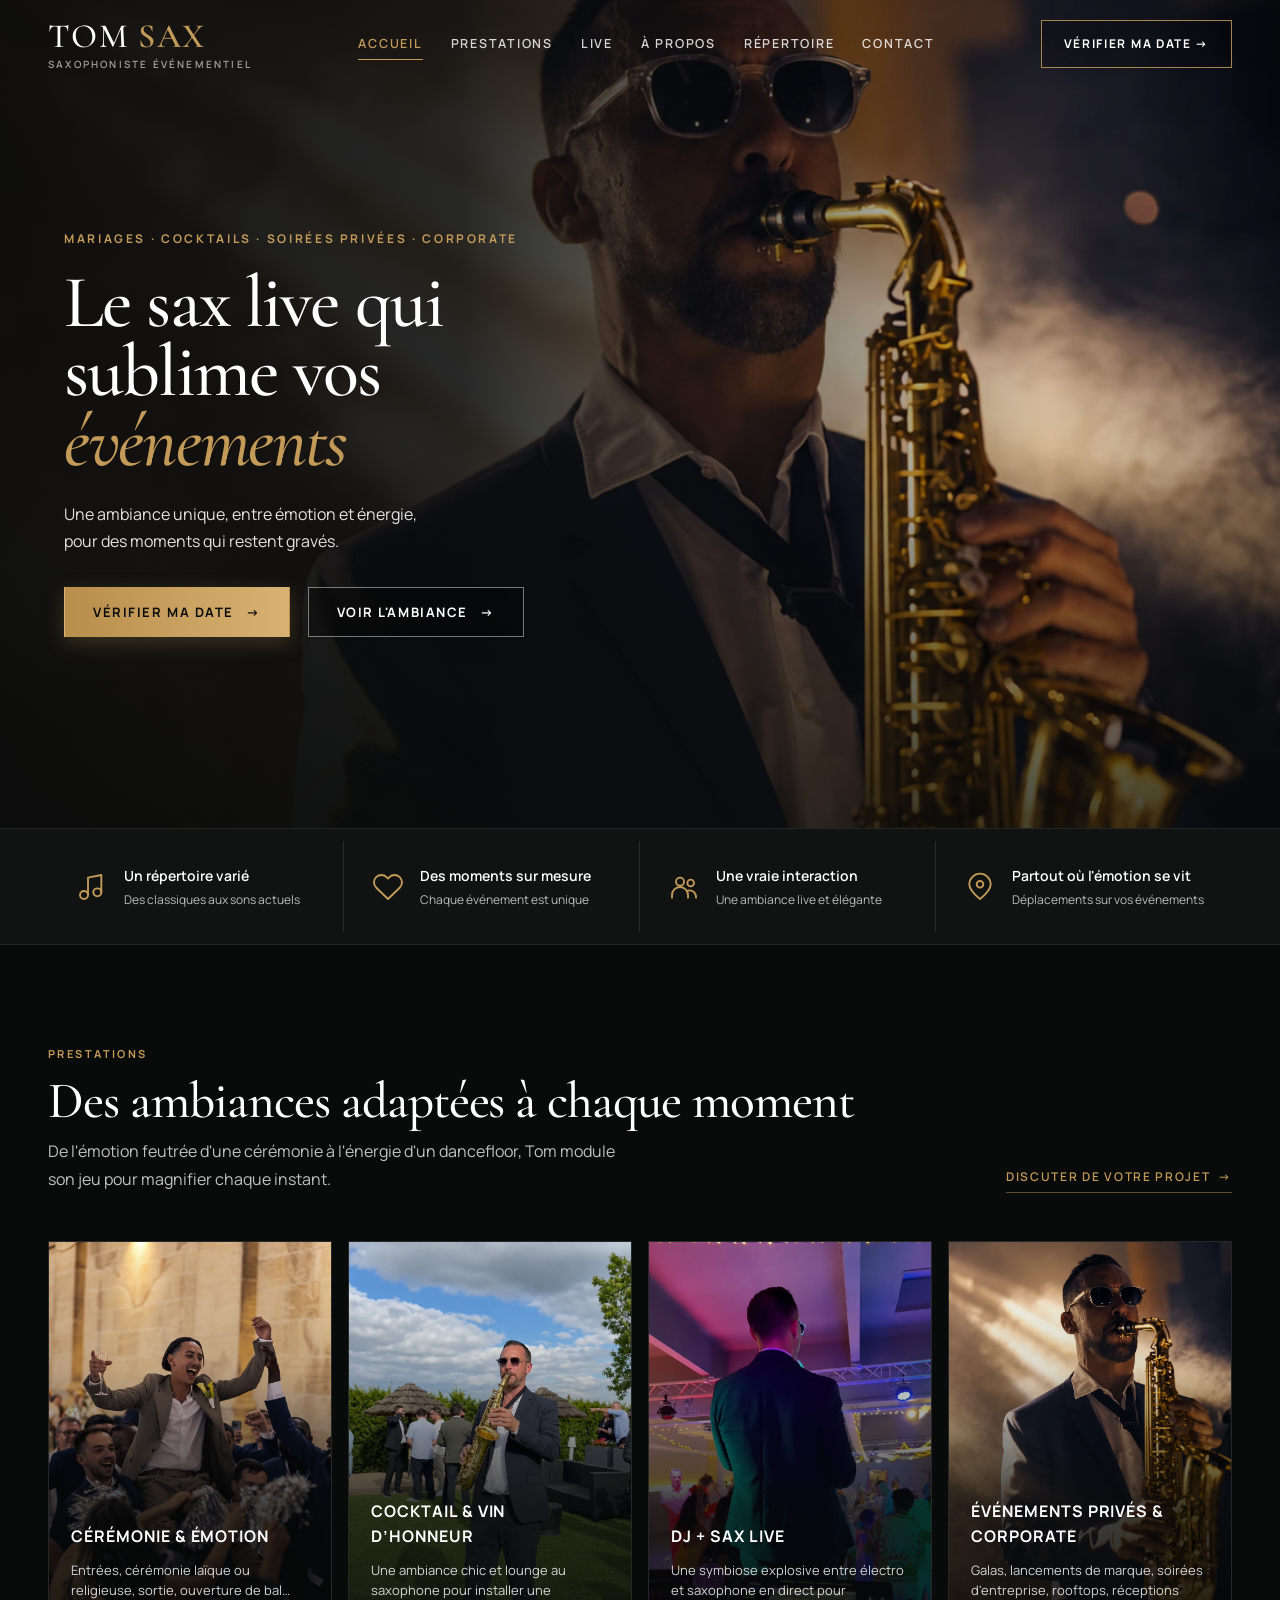
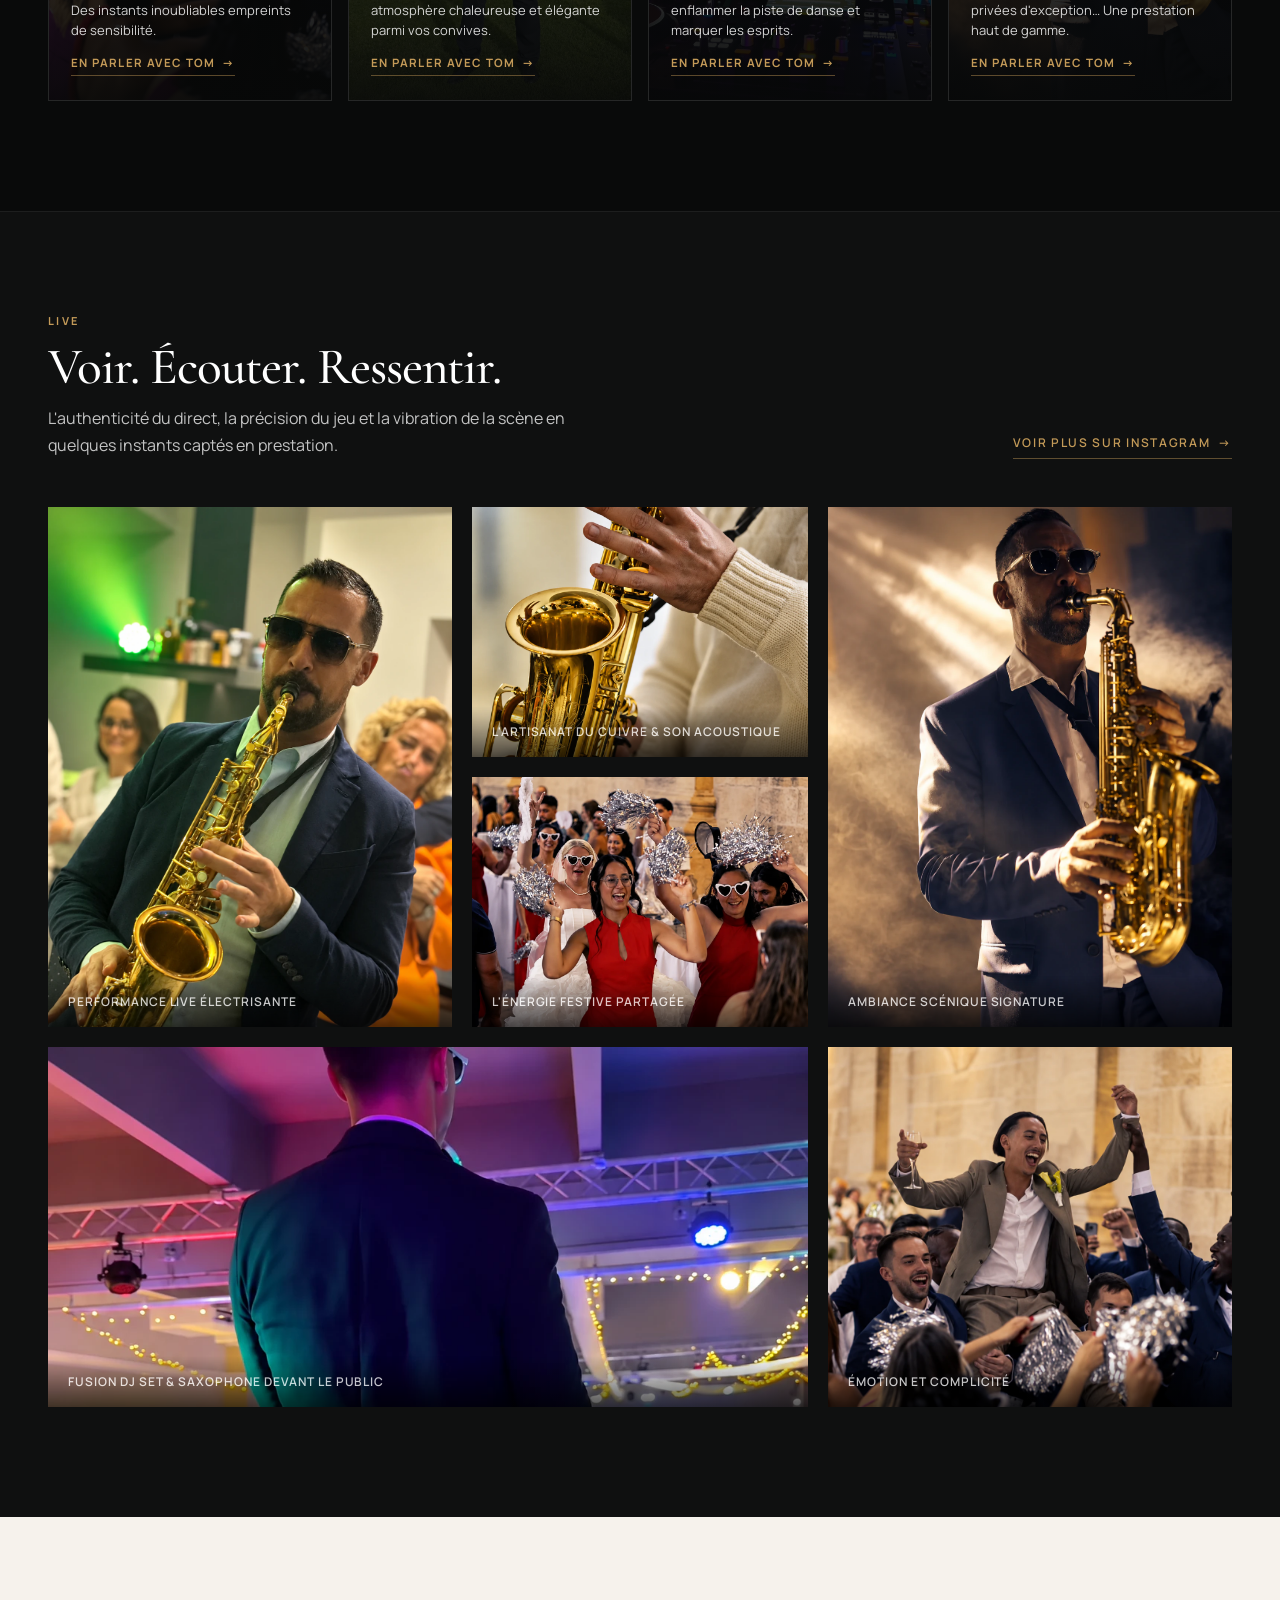
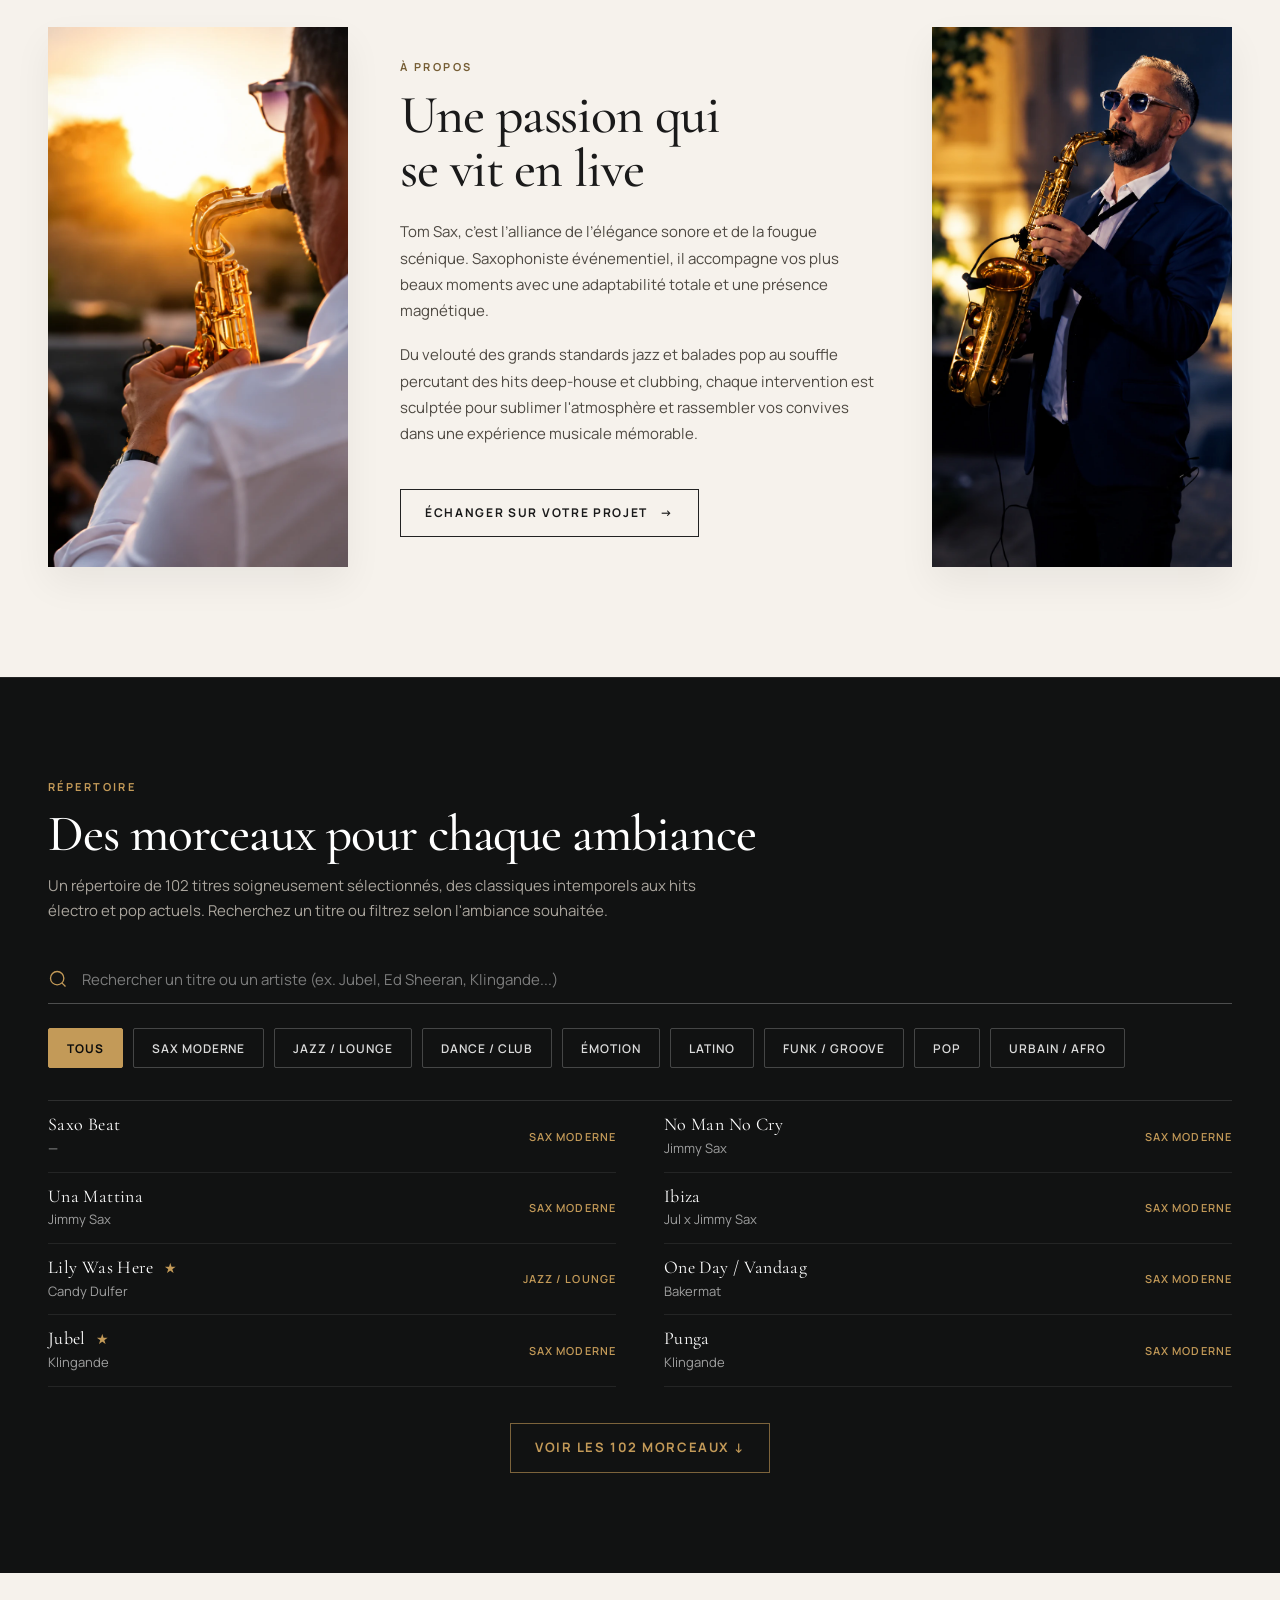
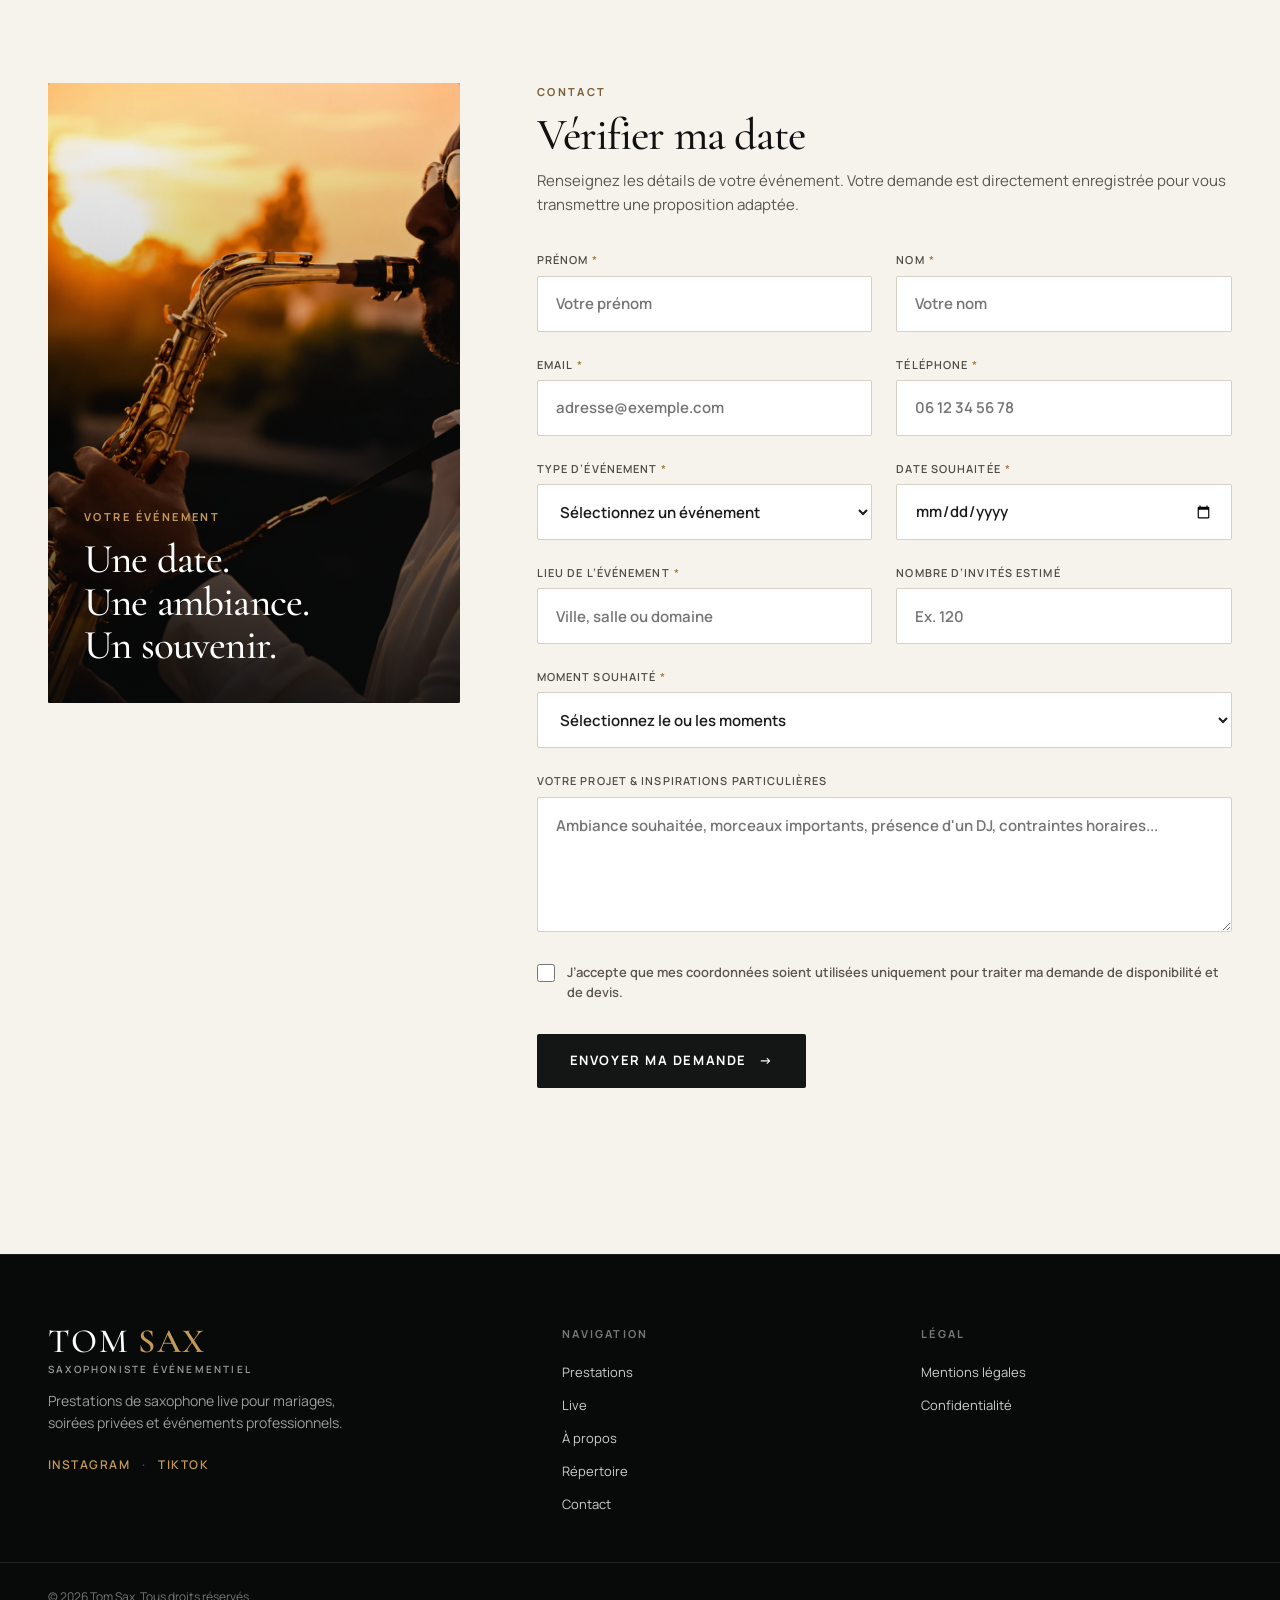
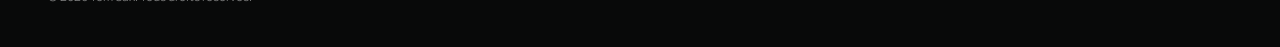
==== commit 8da4a00c: "fix: refine contact form and remove visual clutter" ====
--- a/index.html
+++ b/index.html
@@ -84,17 +84,6 @@
             <a class="btn btn-outline" href="#live">Voir l'ambiance <span>→</span></a>
           </div>
         </div>
-
-        <aside class="hero-side">
-          <div class="vertical-copy">MARIAGE · ÉMOTION · ÉNERGIE</div>
-          <div class="follow">
-            <span>SUIVEZ-MOI</span>
-            <div class="socials">
-              <a href="https://www.instagram.com/tomsaxoff/" target="_blank" rel="noreferrer" aria-label="Instagram de Tom Sax">◎</a>
-              <a href="https://www.tiktok.com/@tomsaxoff" target="_blank" rel="noreferrer" aria-label="TikTok de Tom Sax">♪</a>
-            </div>
-          </div>
-        </aside>
       </div>
     </section>
 
@@ -287,81 +276,83 @@
           </div>
 
           <div class="contact-panel reveal">
-            <div class="contact-intro">
-              <p class="section-label">CONTACT</p>
-              <h2 id="contact-title">Vérifier ma date</h2>
-              <p class="contact-desc">Renseignez les détails de votre événement. Votre demande est directement enregistrée pour vous transmettre une proposition adaptée.</p>
-            </div>
-
-            <form id="event-form" class="booking-form" novalidate>
-              <div class="form-row">
-                <label>Prénom <span class="req">*</span>
-                  <input name="firstName" required autocomplete="given-name" placeholder="Votre prénom">
-                </label>
-                <label>Nom <span class="req">*</span>
-                  <input name="lastName" required autocomplete="family-name" placeholder="Votre nom">
-                </label>
+            <div class="contact-panel-inner">
+              <div class="contact-intro">
+                <p class="section-label">CONTACT</p>
+                <h2 id="contact-title">Vérifier ma date</h2>
+                <p class="contact-desc">Renseignez les détails de votre événement. Votre demande est directement enregistrée pour vous transmettre une proposition adaptée.</p>
               </div>
 
-              <div class="form-row">
-                <label>Email <span class="req">*</span>
-                  <input name="email" type="email" required autocomplete="email" placeholder="adresse@exemple.com">
-                </label>
-                <label>Téléphone <span class="req">*</span>
-                  <input name="phone" type="tel" required autocomplete="tel" placeholder="06 12 34 56 78">
-                </label>
-              </div>
-
-              <div class="form-row">
-                <label>Type d’événement <span class="req">*</span>
-                  <select name="eventType" required>
-                    <option value="">Sélectionnez un événement</option>
-                    <option value="Mariage">Mariage</option>
-                    <option value="Cocktail / Vin d'honneur">Cocktail / Vin d'honneur</option>
-                    <option value="Soirée privée">Soirée privée</option>
-                    <option value="Corporate / Entreprise">Corporate / Entreprise</option>
-                    <option value="Anniversaire">Anniversaire</option>
-                    <option value="Établissement / Rooftop">Établissement / Rooftop</option>
-                    <option value="Autre">Autre</option>
+              <form id="event-form" class="booking-form" novalidate>
+                <div class="form-row">
+                  <label><span class="label-text">Prénom <span class="req">*</span></span>
+                    <input name="firstName" required autocomplete="given-name" placeholder="Votre prénom">
+                  </label>
+                  <label><span class="label-text">Nom <span class="req">*</span></span>
+                    <input name="lastName" required autocomplete="family-name" placeholder="Votre nom">
+                  </label>
+                </div>
+
+                <div class="form-row">
+                  <label><span class="label-text">Email <span class="req">*</span></span>
+                    <input name="email" type="email" required autocomplete="email" placeholder="adresse@exemple.com">
+                  </label>
+                  <label><span class="label-text">Téléphone <span class="req">*</span></span>
+                    <input name="phone" type="tel" required autocomplete="tel" placeholder="06 12 34 56 78">
+                  </label>
+                </div>
+
+                <div class="form-row">
+                  <label><span class="label-text">Type d’événement <span class="req">*</span></span>
+                    <select name="eventType" required>
+                      <option value="">Sélectionnez un événement</option>
+                      <option value="Mariage">Mariage</option>
+                      <option value="Cocktail / Vin d'honneur">Cocktail / Vin d'honneur</option>
+                      <option value="Soirée privée">Soirée privée</option>
+                      <option value="Corporate / Entreprise">Corporate / Entreprise</option>
+                      <option value="Anniversaire">Anniversaire</option>
+                      <option value="Établissement / Rooftop">Établissement / Rooftop</option>
+                      <option value="Autre">Autre</option>
+                    </select>
+                  </label>
+                  <label><span class="label-text">Date souhaitée <span class="req">*</span></span>
+                    <input name="eventDate" type="date" required>
+                  </label>
+                </div>
+
+                <div class="form-row">
+                  <label><span class="label-text">Lieu de l’événement <span class="req">*</span></span>
+                    <input name="location" required placeholder="Ville, salle ou domaine">
+                  </label>
+                  <label><span class="label-text">Nombre d’invités estimé</span>
+                    <input name="guestCount" type="number" min="1" placeholder="Ex. 120">
+                  </label>
+                </div>
+
+                <label><span class="label-text">Moment souhaité <span class="req">*</span></span>
+                  <select name="moment" required>
+                    <option value="">Sélectionnez le ou les moments</option>
+                    <option value="Cérémonie uniquement">Cérémonie uniquement</option>
+                    <option value="Cocktail & Vin d'honneur">Cocktail & Vin d'honneur</option>
+                    <option value="Cocktail + Soirée dansante">Cocktail + Soirée dansante</option>
+                    <option value="Soirée dansante / DJ + Sax live">Soirée dansante / DJ + Sax live</option>
+                    <option value="Journée complète / Sur-mesure">Journée complète / Sur-mesure</option>
                   </select>
                 </label>
-                <label>Date souhaitée <span class="req">*</span>
-                  <input name="eventDate" type="date" required>
+
+                <label><span class="label-text">Votre projet & inspirations particulières</span>
+                  <textarea name="message" rows="4" placeholder="Ambiance souhaitée, morceaux importants, présence d'un DJ, contraintes horaires..."></textarea>
                 </label>
-              </div>
-
-              <div class="form-row">
-                <label>Lieu de l’événement <span class="req">*</span>
-                  <input name="location" required placeholder="Ville, salle ou domaine">
+
+                <label class="consent">
+                  <input type="checkbox" name="consent" required>
+                  <span>J’accepte que mes coordonnées soient utilisées uniquement pour traiter ma demande de disponibilité et de devis.</span>
                 </label>
-                <label>Nombre d’invités estimé
-                  <input name="guestCount" type="number" min="1" placeholder="Ex. 120">
-                </label>
-              </div>
-
-              <label>Moment souhaité <span class="req">*</span>
-                <select name="moment" required>
-                  <option value="">Sélectionnez le ou les moments</option>
-                  <option value="Cérémonie uniquement">Cérémonie uniquement</option>
-                  <option value="Cocktail & Vin d'honneur">Cocktail & Vin d'honneur</option>
-                  <option value="Cocktail + Soirée dansante">Cocktail + Soirée dansante</option>
-                  <option value="Soirée dansante / DJ + Sax live">Soirée dansante / DJ + Sax live</option>
-                  <option value="Journée complète / Sur-mesure">Journée complète / Sur-mesure</option>
-                </select>
-              </label>
-
-              <label>Votre projet & inspirations particulières
-                <textarea name="message" rows="4" placeholder="Ambiance souhaitée, morceaux importants, présence d'un DJ, contraintes horaires..."></textarea>
-              </label>
-
-              <label class="consent">
-                <input type="checkbox" name="consent" required>
-                <span>J’accepte que mes coordonnées soient utilisées uniquement pour traiter ma demande de disponibilité et de devis.</span>
-              </label>
-
-              <button class="btn btn-submit" type="submit">Envoyer ma demande <span>→</span></button>
-              <p id="form-status" class="form-status" role="status" aria-live="polite"></p>
-            </form>
+
+                <button class="btn btn-submit" type="submit">Envoyer ma demande <span>→</span></button>
+                <p id="form-status" class="form-status" role="status" aria-live="polite"></p>
+              </form>
+            </div>
           </div>
         </div>
       </div>
@@ -400,7 +391,6 @@
         <div class="footer-nav">
           <a href="legal/mentions-legales.html">Mentions légales</a>
           <a href="legal/confidentialite.html">Confidentialité</a>
-          <a href="#top" class="back-to-top">Haut de page ↑</a>
         </div>
       </div>
     </div>
--- a/css/style.css
+++ b/css/style.css
@@ -446,60 +446,6 @@
   padding-left: 2px;
 }
 
-.hero-side {
-  position: absolute;
-  right: 56px;
-  top: 130px;
-  bottom: 48px;
-  display: flex;
-  flex-direction: column;
-  justify-content: space-between;
-  align-items: center;
-  color: #fff;
-  z-index: 2;
-}
-
-.vertical-copy {
-  writing-mode: vertical-rl;
-  font-size: 9px;
-  font-weight: 600;
-  letter-spacing: 0.24em;
-  text-transform: uppercase;
-  border-left: 1px solid rgba(255, 255, 255, 0.35);
-  padding-left: 12px;
-  min-height: 160px;
-  color: rgba(255, 255, 255, 0.7);
-}
-
-.follow {
-  display: flex;
-  flex-direction: column;
-  align-items: center;
-  gap: 10px;
-}
-
-.follow > span {
-  font-size: 8px;
-  font-weight: 600;
-  letter-spacing: 0.2em;
-  text-transform: uppercase;
-  color: rgba(255, 255, 255, 0.6);
-}
-
-.socials {
-  display: flex;
-  gap: 14px;
-  font-size: 18px;
-}
-
-.socials a {
-  opacity: 0.85;
-}
-
-.socials a:hover {
-  opacity: 1;
-  color: var(--gold);
-}
 
 /* ==========================================================================
    3. BANDEAU DES 4 AVANTAGES
@@ -1013,29 +959,30 @@
 }
 
 /* ==========================================================================
-   8. CONTACT (Contenu dans container, 42% / 58%)
+   8. CONTACT (Composition éditoriale contenue)
    ========================================================================== */
 
 .contact {
   background: var(--paper);
-  padding: 96px 0;
+  padding: 110px 0 120px;
 }
 
 .contact-grid {
   display: grid;
-  grid-template-columns: 42% 58%;
-  gap: 64px;
+  grid-template-columns: minmax(320px, 0.8fr) minmax(0, 1.35fr);
+  gap: clamp(56px, 6vw, 96px);
   align-items: start;
 }
 
 .contact-visual {
   position: sticky;
   top: 96px;
-  height: clamp(520px, 58vh, 640px);
-  max-height: 660px;
-  border-radius: 4px;
+  height: 620px;
+  max-height: none;
+  border-radius: 2px;
   overflow: hidden;
   background: #111;
+  min-width: 0;
 }
 
 .contact-visual img {
@@ -1071,7 +1018,15 @@
 }
 
 .contact-panel {
+  min-width: 0;
+  width: 100%;
   padding: 0;
+}
+
+.contact-panel-inner {
+  width: 100%;
+  max-width: 760px;
+  min-width: 0;
 }
 
 .contact-intro h2 {
@@ -1080,7 +1035,7 @@
   font-weight: 500;
   line-height: 1.05;
   letter-spacing: -0.02em;
-  margin-bottom: 8px;
+  margin-bottom: 10px;
   color: #111;
 }
 
@@ -1088,59 +1043,77 @@
   font-size: 15px;
   line-height: 1.6;
   color: #5c564e;
-  margin-bottom: 24px;
+  margin-bottom: 36px;
 }
 
 .booking-form {
   display: flex;
   flex-direction: column;
-  gap: 18px;
+  gap: 26px;
+  min-width: 0;
 }
 
 .form-row {
   display: grid;
-  grid-template-columns: 1fr 1fr;
-  gap: 18px;
+  grid-template-columns: repeat(2, minmax(0, 1fr));
+  column-gap: 24px;
+  row-gap: 22px;
 }
 
 .booking-form label {
   display: flex;
   flex-direction: column;
-  gap: 6px;
+  gap: 9px;
   font-size: 11px;
-  font-weight: 700;
-  letter-spacing: 0.12em;
+  font-weight: 600;
+  letter-spacing: 0.10em;
   text-transform: uppercase;
   color: #4f4a43;
-}
-
-.booking-form input,
-.booking-form select,
-.booking-form textarea {
-  width: 100%;
-  height: 50px;
-  background: #fff;
-  border: 1px solid #d4cdc3;
-  padding: 0 16px;
-  font-size: 14px;
+  min-width: 0;
+}
+
+.booking-form .label-text {
+  display: inline-flex;
+  align-items: center;
+  gap: 4px;
+  line-height: 1.2;
+}
+
+.booking-form input:not([type="checkbox"]),
+.booking-form select {
+  width: 100%;
+  height: 56px;
+  background: #ffffff;
+  border: 1px solid #d8d0c6;
+  border-radius: 2px;
+  padding: 0 18px;
+  font-size: 15px;
   color: #1a1a1a;
   outline: none;
   transition: border-color 0.2s ease, box-shadow 0.2s ease;
-  border-radius: 0;
+  box-sizing: border-box;
+}
+
+.booking-form textarea {
+  width: 100%;
+  min-height: 135px;
+  background: #ffffff;
+  border: 1px solid #d8d0c6;
+  border-radius: 2px;
+  padding: 16px 18px;
+  font-size: 15px;
+  color: #1a1a1a;
+  outline: none;
+  resize: vertical;
+  transition: border-color 0.2s ease, box-shadow 0.2s ease;
+  box-sizing: border-box;
 }
 
 .booking-form input:focus,
 .booking-form select:focus,
 .booking-form textarea:focus {
   border-color: var(--gold-deep);
-  box-shadow: 0 0 0 2px rgba(166, 125, 62, 0.18);
-}
-
-.booking-form textarea {
-  height: 120px;
-  min-height: 100px;
-  padding: 12px 16px;
-  resize: vertical;
+  box-shadow: 0 0 0 2px rgba(166, 125, 62, 0.15);
 }
 
 .req {
@@ -1148,37 +1121,50 @@
 }
 
 .consent {
+  display: flex !important;
   flex-direction: row !important;
-  align-items: flex-start;
+  align-items: flex-start !important;
   gap: 12px !important;
-  font-size: 12px !important;
+  font-size: 13px !important;
+  line-height: 1.55 !important;
   text-transform: none !important;
   letter-spacing: 0 !important;
   color: #5c564e !important;
   cursor: pointer;
-}
-
-.consent input {
-  width: 18px;
-  height: 18px;
-  margin-top: 2px;
+  margin-top: 4px;
+}
+
+.consent input[type="checkbox"] {
+  width: 18px !important;
+  height: 18px !important;
+  min-width: 18px !important;
+  flex-shrink: 0 !important;
+  margin-top: 2px !important;
   cursor: pointer;
   accent-color: var(--gold-deep);
 }
 
-.btn-submit {
+.booking-form .btn-submit {
   background: #141515;
   color: #fff;
-  height: 52px;
-  width: max-content;
-  padding: 0 36px;
-  margin-top: 8px;
-}
-
-.btn-submit:hover {
+  height: 54px;
+  width: auto;
+  align-self: flex-start;
+  padding: 0 32px;
+  margin-top: 6px;
+  font-size: 13px;
+  letter-spacing: 0.12em;
+  text-transform: uppercase;
+  font-weight: 700;
+  border-radius: 2px;
+  transition: all 0.25s ease;
+}
+
+.booking-form .btn-submit:hover {
   background: var(--gold-deep);
   color: #fff;
   transform: translateY(-2px);
+  box-shadow: 0 6px 20px rgba(166, 125, 62, 0.25);
 }
 
 .form-status {
@@ -1258,20 +1244,6 @@
   color: var(--gold);
 }
 
-.footer-pro {
-  color: var(--gold) !important;
-  font-weight: 600;
-}
-
-.back-to-top {
-  margin-top: 8px;
-  color: rgba(255, 255, 255, 0.5) !important;
-  font-size: 12px !important;
-}
-
-.back-to-top:hover {
-  color: #fff !important;
-}
 
 .footer-bottom {
   padding-top: 24px;
--- a/css/responsive.css
+++ b/css/responsive.css
@@ -23,9 +23,6 @@
   .repertoire-layout {
     gap: 48px;
   }
-  .contact-panel {
-    padding: 80px 48px;
-  }
 }
 
 /* Tablette Paysage / Petit Laptop (max-width: 1024px) */
@@ -92,18 +89,6 @@
   .music-list {
     grid-template-columns: 1fr;
     gap: 0;
-  }
-  .contact-grid {
-    grid-template-columns: 1fr;
-    gap: 48px;
-  }
-  .contact-visual {
-    position: relative;
-    top: 0;
-    height: 460px;
-  }
-  .contact-panel {
-    padding: 0;
   }
 }
 
@@ -204,9 +189,6 @@
   .hero h1 {
     font-size: 56px;
   }
-  .hero-side {
-    display: none;
-  }
   .services, .live, .about, .repertoire {
     padding: 80px 0;
   }
@@ -247,6 +229,29 @@
     grid-template-columns: 1fr;
     gap: 36px;
   }
+  .contact {
+    padding: 80px 0 90px;
+  }
+  .contact-grid {
+    grid-template-columns: 1fr;
+    gap: 40px;
+  }
+  .contact-visual {
+    position: relative;
+    top: 0;
+    height: 380px;
+  }
+  .contact-panel-inner {
+    max-width: 100%;
+  }
+  .form-row {
+    grid-template-columns: 1fr;
+    row-gap: 20px;
+  }
+  .booking-form .btn-submit {
+    width: 100%;
+    justify-content: center;
+  }
 }
 
 /* Mobile (max-width: 560px / 390px) */
@@ -416,7 +421,7 @@
   .contact-visual {
     position: relative;
     top: 0;
-    height: 360px;
+    height: 380px;
     min-height: auto;
   }
   .contact-visual-copy {
@@ -432,10 +437,11 @@
   }
   .form-row {
     grid-template-columns: 1fr;
-    gap: 16px;
-  }
-  .btn-submit {
-    width: 100%;
+    row-gap: 20px;
+  }
+  .booking-form .btn-submit {
+    width: 100%;
+    justify-content: center;
   }
   .footer {
     padding: 50px 0 30px;
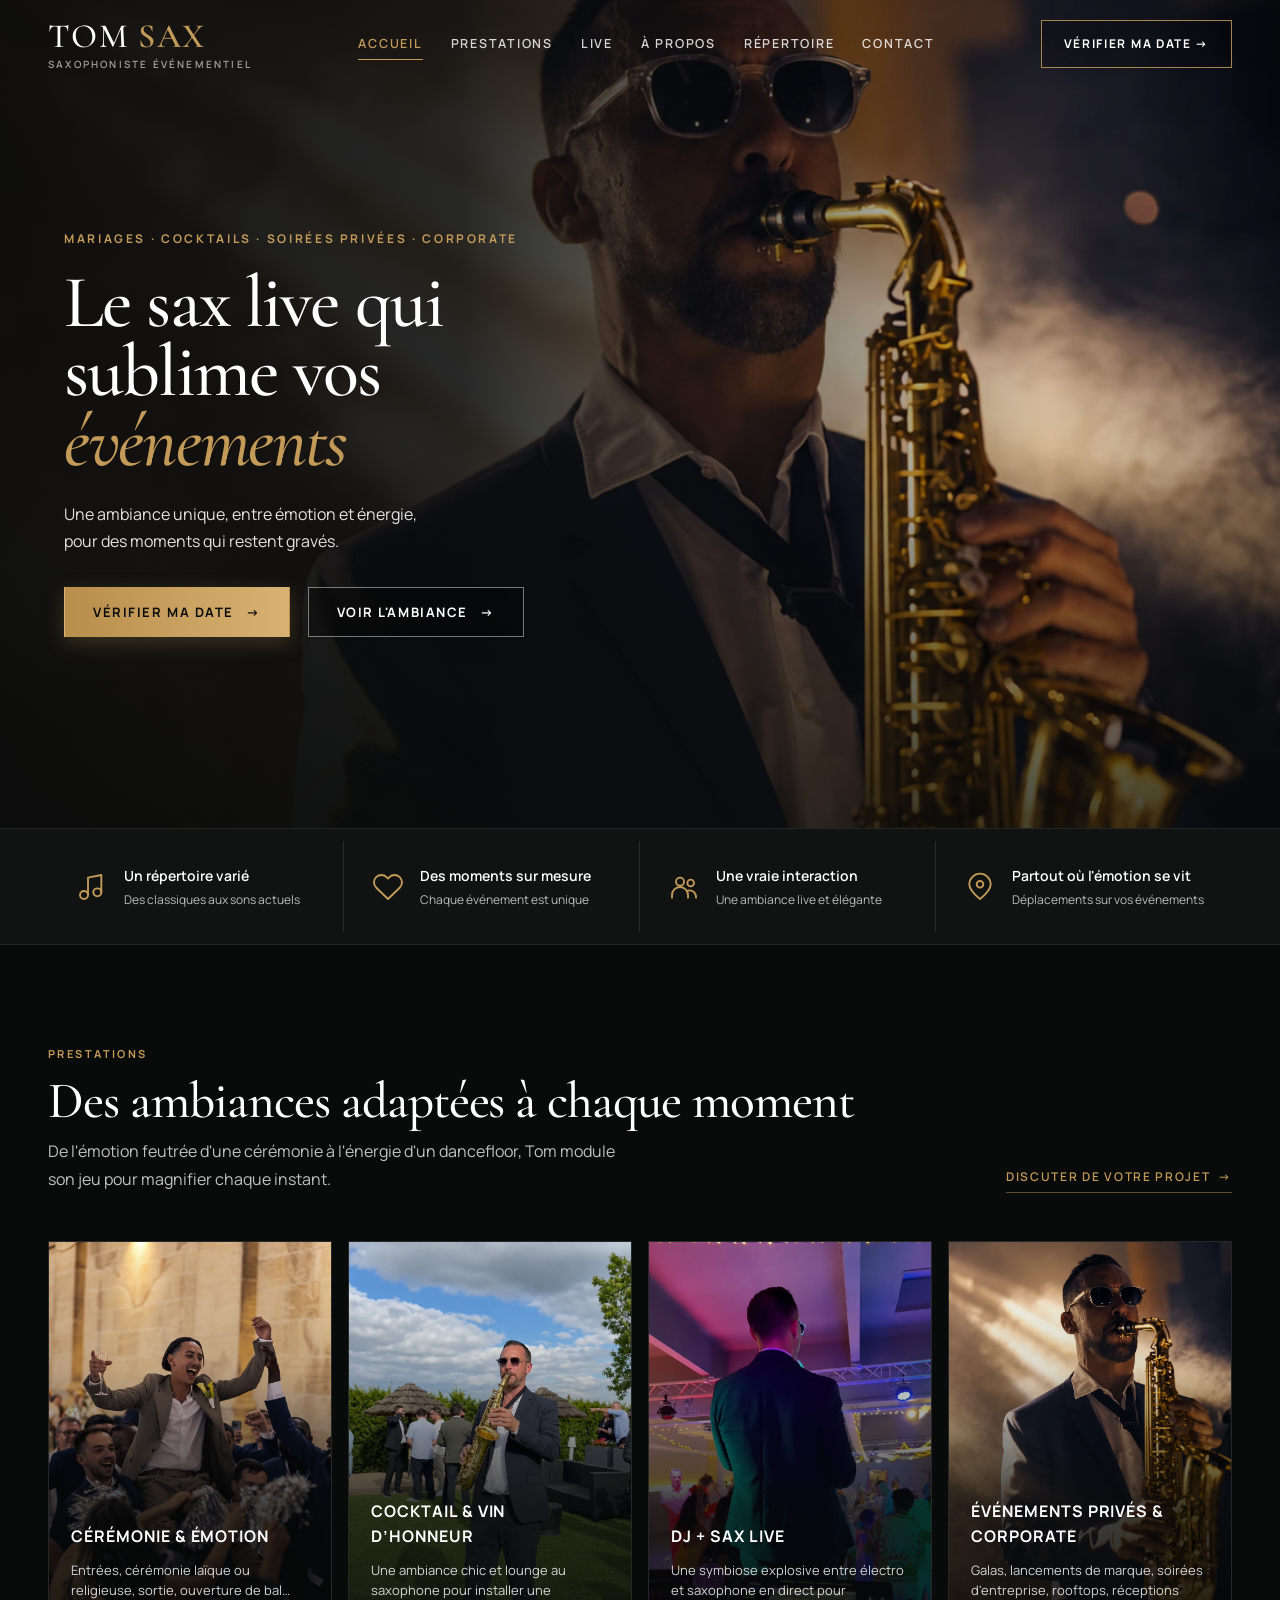
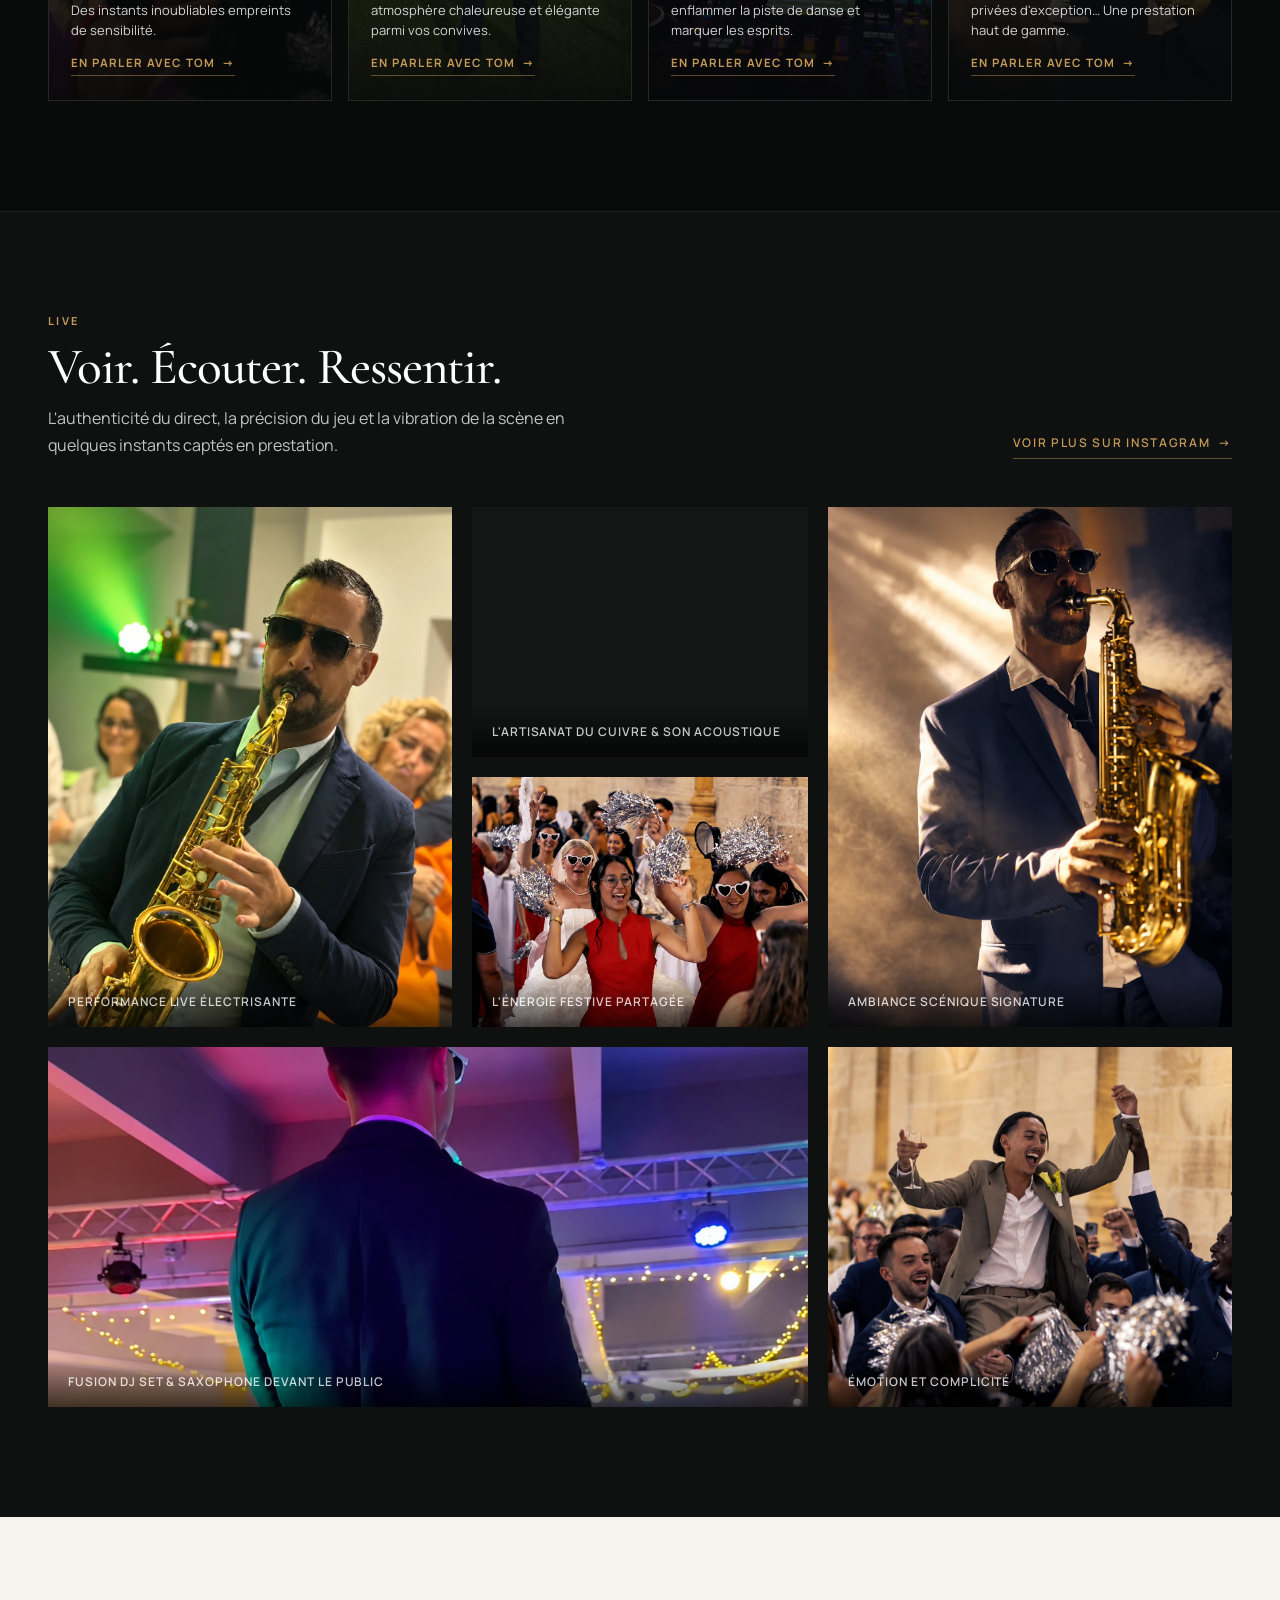
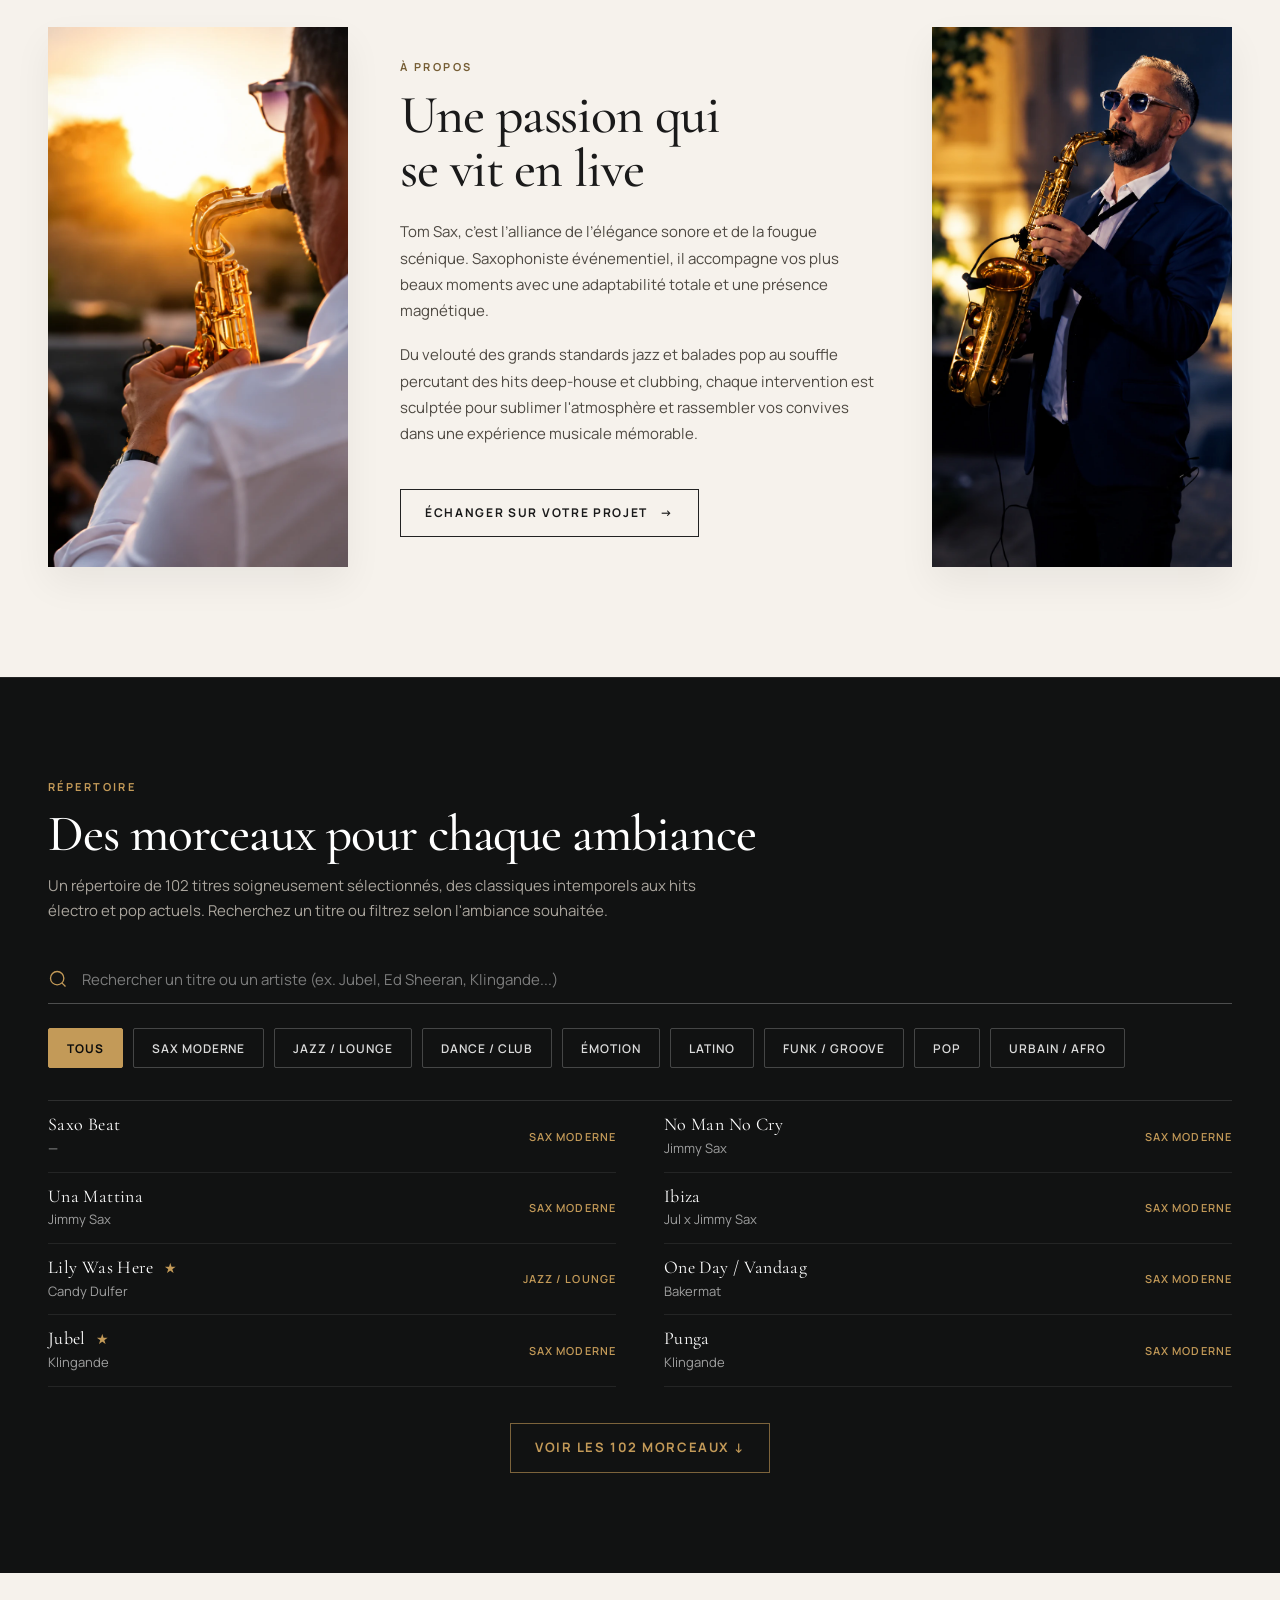
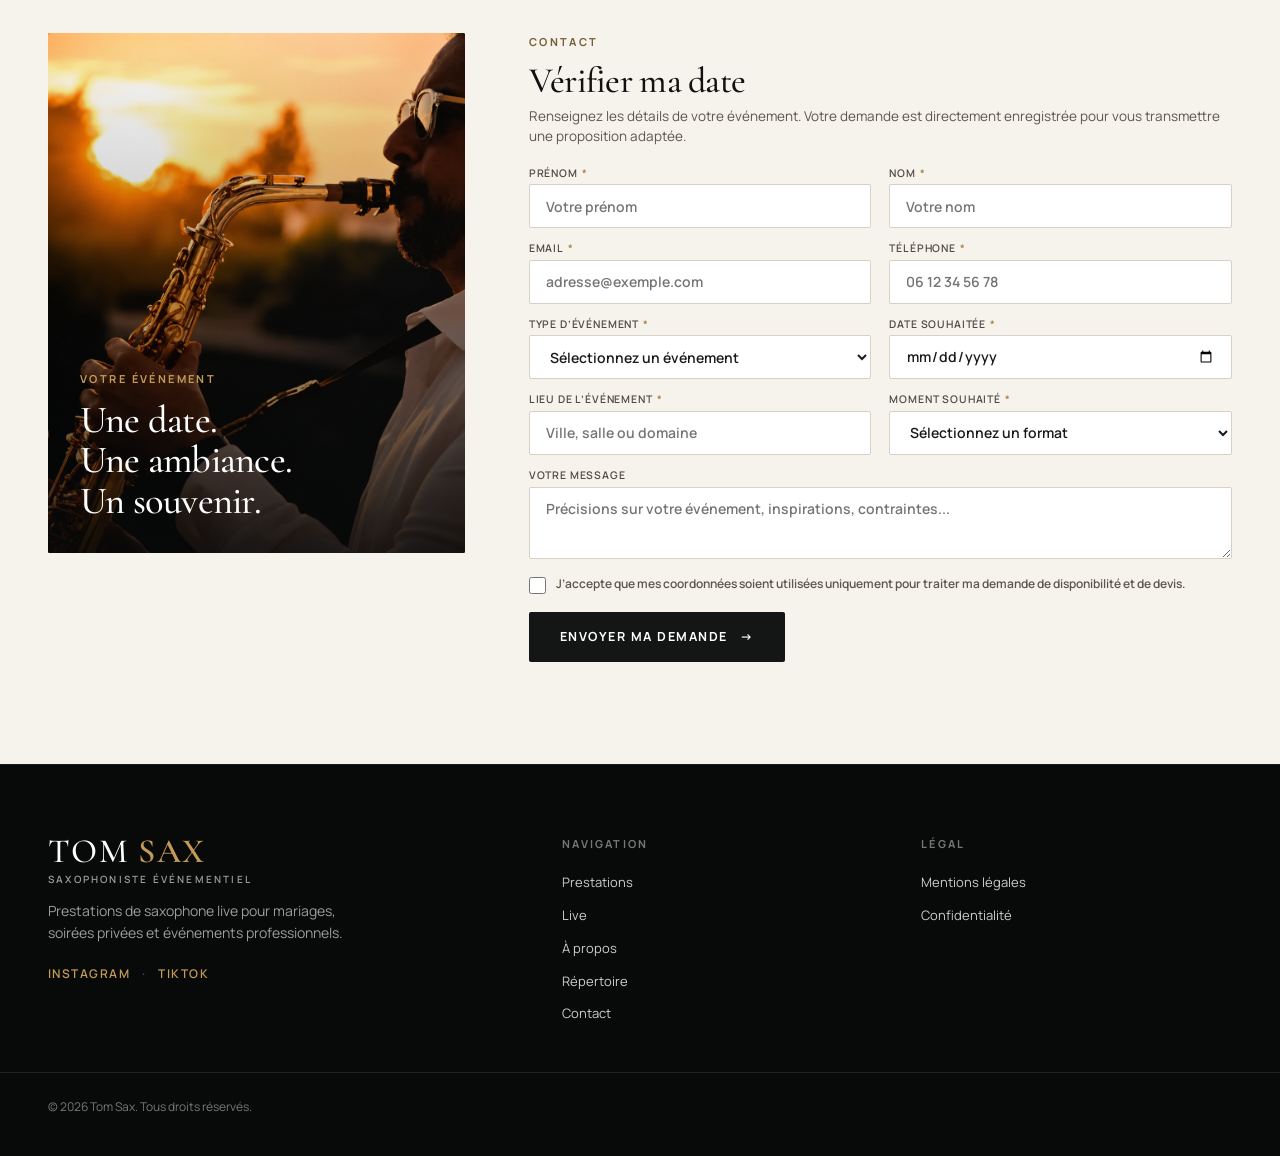
==== commit 92774e4e: "fix: make contact visual static and streamline form fields" ====
--- a/index.html
+++ b/index.html
@@ -324,24 +324,20 @@
                   <label><span class="label-text">Lieu de l’événement <span class="req">*</span></span>
                     <input name="location" required placeholder="Ville, salle ou domaine">
                   </label>
-                  <label><span class="label-text">Nombre d’invités estimé</span>
-                    <input name="guestCount" type="number" min="1" placeholder="Ex. 120">
+                  <label><span class="label-text">Moment souhaité <span class="req">*</span></span>
+                    <select name="moment" required>
+                      <option value="">Sélectionnez un format</option>
+                      <option value="Cérémonie uniquement">Cérémonie uniquement</option>
+                      <option value="Cocktail & Vin d'honneur">Cocktail & Vin d'honneur</option>
+                      <option value="Cocktail + Soirée dansante">Cocktail + Soirée dansante</option>
+                      <option value="Soirée dansante / DJ + Sax live">Soirée dansante / DJ + Sax live</option>
+                      <option value="Journée complète / Sur-mesure">Journée complète / Sur-mesure</option>
+                    </select>
                   </label>
                 </div>
 
-                <label><span class="label-text">Moment souhaité <span class="req">*</span></span>
-                  <select name="moment" required>
-                    <option value="">Sélectionnez le ou les moments</option>
-                    <option value="Cérémonie uniquement">Cérémonie uniquement</option>
-                    <option value="Cocktail & Vin d'honneur">Cocktail & Vin d'honneur</option>
-                    <option value="Cocktail + Soirée dansante">Cocktail + Soirée dansante</option>
-                    <option value="Soirée dansante / DJ + Sax live">Soirée dansante / DJ + Sax live</option>
-                    <option value="Journée complète / Sur-mesure">Journée complète / Sur-mesure</option>
-                  </select>
-                </label>
-
-                <label><span class="label-text">Votre projet & inspirations particulières</span>
-                  <textarea name="message" rows="4" placeholder="Ambiance souhaitée, morceaux importants, présence d'un DJ, contraintes horaires..."></textarea>
+                <label><span class="label-text">Votre message</span>
+                  <textarea name="message" rows="3" placeholder="Précisions sur votre événement, inspirations, contraintes..."></textarea>
                 </label>
 
                 <label class="consent">
--- a/css/style.css
+++ b/css/style.css
@@ -964,20 +964,20 @@
 
 .contact {
   background: var(--paper);
-  padding: 110px 0 120px;
+  padding: 60px 0 70px;
 }
 
 .contact-grid {
   display: grid;
   grid-template-columns: minmax(320px, 0.8fr) minmax(0, 1.35fr);
-  gap: clamp(56px, 6vw, 96px);
+  gap: clamp(48px, 5vw, 80px);
   align-items: start;
 }
 
 .contact-visual {
-  position: sticky;
-  top: 96px;
-  height: 620px;
+  position: relative;
+  top: 0;
+  height: 520px;
   max-height: none;
   border-radius: 2px;
   overflow: hidden;
@@ -1002,16 +1002,16 @@
 
 .contact-visual-copy {
   position: absolute;
-  left: 36px;
-  right: 36px;
-  bottom: 36px;
+  left: 32px;
+  right: 32px;
+  bottom: 32px;
   color: #fff;
   z-index: 2;
 }
 
 .contact-visual-copy h2 {
   font-family: var(--serif);
-  font-size: clamp(34px, 3.2vw, 46px);
+  font-size: clamp(32px, 3vw, 42px);
   font-weight: 500;
   line-height: 1.05;
   letter-spacing: -0.02em;
@@ -1031,42 +1031,42 @@
 
 .contact-intro h2 {
   font-family: var(--serif);
-  font-size: clamp(38px, 3.5vw, 48px);
+  font-size: clamp(32px, 2.8vw, 40px);
   font-weight: 500;
   line-height: 1.05;
   letter-spacing: -0.02em;
-  margin-bottom: 10px;
+  margin-bottom: 6px;
   color: #111;
 }
 
 .contact-desc {
-  font-size: 15px;
-  line-height: 1.6;
+  font-size: 13.5px;
+  line-height: 1.5;
   color: #5c564e;
-  margin-bottom: 36px;
+  margin-bottom: 20px;
 }
 
 .booking-form {
   display: flex;
   flex-direction: column;
-  gap: 26px;
+  gap: 14px;
   min-width: 0;
 }
 
 .form-row {
   display: grid;
   grid-template-columns: repeat(2, minmax(0, 1fr));
-  column-gap: 24px;
-  row-gap: 22px;
+  column-gap: 18px;
+  row-gap: 14px;
 }
 
 .booking-form label {
   display: flex;
   flex-direction: column;
-  gap: 9px;
-  font-size: 11px;
+  gap: 5px;
+  font-size: 10.5px;
   font-weight: 600;
-  letter-spacing: 0.10em;
+  letter-spacing: 0.08em;
   text-transform: uppercase;
   color: #4f4a43;
   min-width: 0;
@@ -1082,12 +1082,12 @@
 .booking-form input:not([type="checkbox"]),
 .booking-form select {
   width: 100%;
-  height: 56px;
+  height: 44px;
   background: #ffffff;
   border: 1px solid #d8d0c6;
   border-radius: 2px;
-  padding: 0 18px;
-  font-size: 15px;
+  padding: 0 16px;
+  font-size: 14px;
   color: #1a1a1a;
   outline: none;
   transition: border-color 0.2s ease, box-shadow 0.2s ease;
@@ -1096,12 +1096,13 @@
 
 .booking-form textarea {
   width: 100%;
-  min-height: 135px;
+  min-height: 72px;
+  height: 72px;
   background: #ffffff;
   border: 1px solid #d8d0c6;
   border-radius: 2px;
-  padding: 16px 18px;
-  font-size: 15px;
+  padding: 10px 16px;
+  font-size: 14px;
   color: #1a1a1a;
   outline: none;
   resize: vertical;
@@ -1124,20 +1125,20 @@
   display: flex !important;
   flex-direction: row !important;
   align-items: flex-start !important;
-  gap: 12px !important;
-  font-size: 13px !important;
-  line-height: 1.55 !important;
+  gap: 10px !important;
+  font-size: 12px !important;
+  line-height: 1.45 !important;
   text-transform: none !important;
   letter-spacing: 0 !important;
   color: #5c564e !important;
   cursor: pointer;
-  margin-top: 4px;
+  margin-top: 2px;
 }
 
 .consent input[type="checkbox"] {
-  width: 18px !important;
-  height: 18px !important;
-  min-width: 18px !important;
+  width: 17px !important;
+  height: 17px !important;
+  min-width: 17px !important;
   flex-shrink: 0 !important;
   margin-top: 2px !important;
   cursor: pointer;
@@ -1147,12 +1148,12 @@
 .booking-form .btn-submit {
   background: #141515;
   color: #fff;
-  height: 54px;
+  height: 48px;
   width: auto;
   align-self: flex-start;
-  padding: 0 32px;
-  margin-top: 6px;
-  font-size: 13px;
+  padding: 0 30px;
+  margin-top: 4px;
+  font-size: 12.5px;
   letter-spacing: 0.12em;
   text-transform: uppercase;
   font-weight: 700;
@@ -1168,10 +1169,10 @@
 }
 
 .form-status {
-  font-size: 14px;
+  font-size: 13px;
   font-weight: 600;
   color: #246c50;
-  min-height: 20px;
+  min-height: 18px;
 }
 
 /* ==========================================================================
--- a/css/responsive.css
+++ b/css/responsive.css
@@ -230,11 +230,11 @@
     gap: 36px;
   }
   .contact {
-    padding: 80px 0 90px;
+    padding: 60px 0 70px;
   }
   .contact-grid {
     grid-template-columns: 1fr;
-    gap: 40px;
+    gap: 36px;
   }
   .contact-visual {
     position: relative;
@@ -246,7 +246,7 @@
   }
   .form-row {
     grid-template-columns: 1fr;
-    row-gap: 20px;
+    row-gap: 14px;
   }
   .booking-form .btn-submit {
     width: 100%;
@@ -416,7 +416,7 @@
   }
   .contact-grid {
     grid-template-columns: 1fr;
-    gap: 36px;
+    gap: 32px;
   }
   .contact-visual {
     position: relative;
@@ -437,7 +437,7 @@
   }
   .form-row {
     grid-template-columns: 1fr;
-    row-gap: 20px;
+    row-gap: 14px;
   }
   .booking-form .btn-submit {
     width: 100%;
